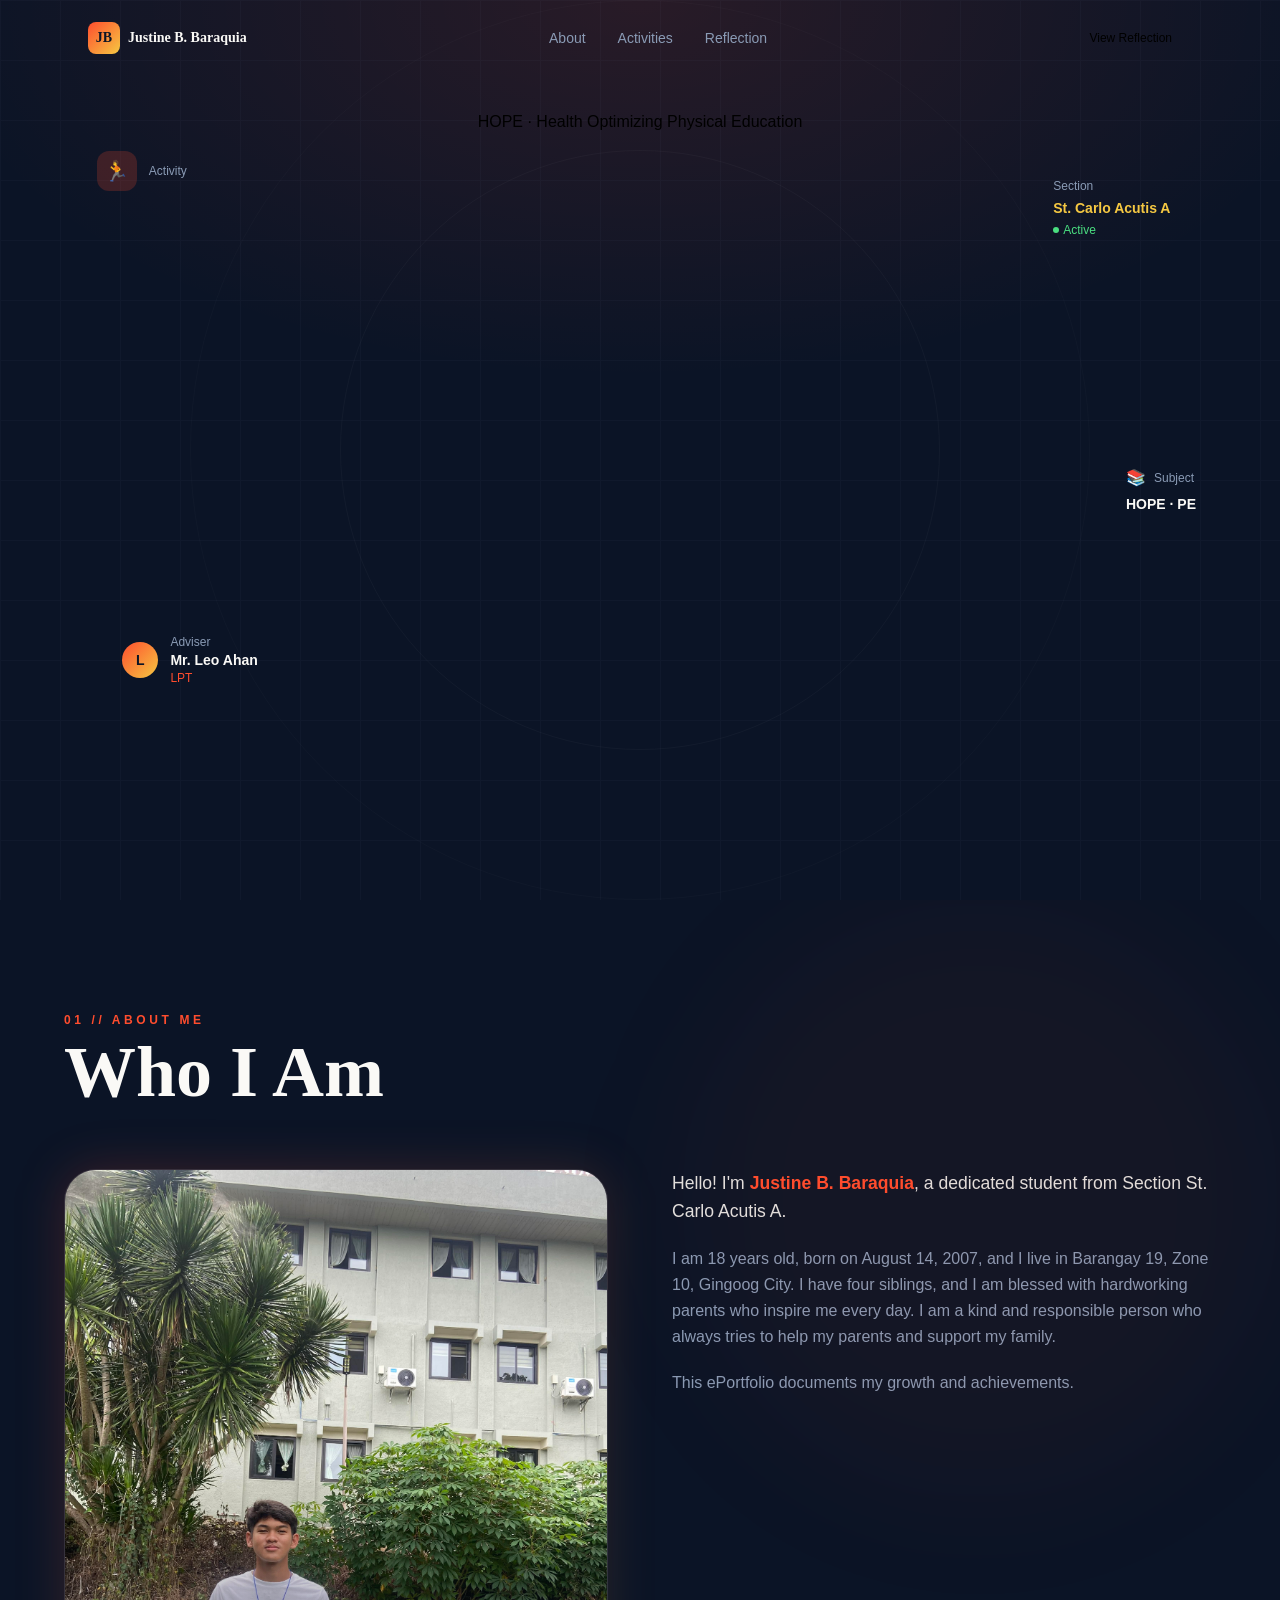
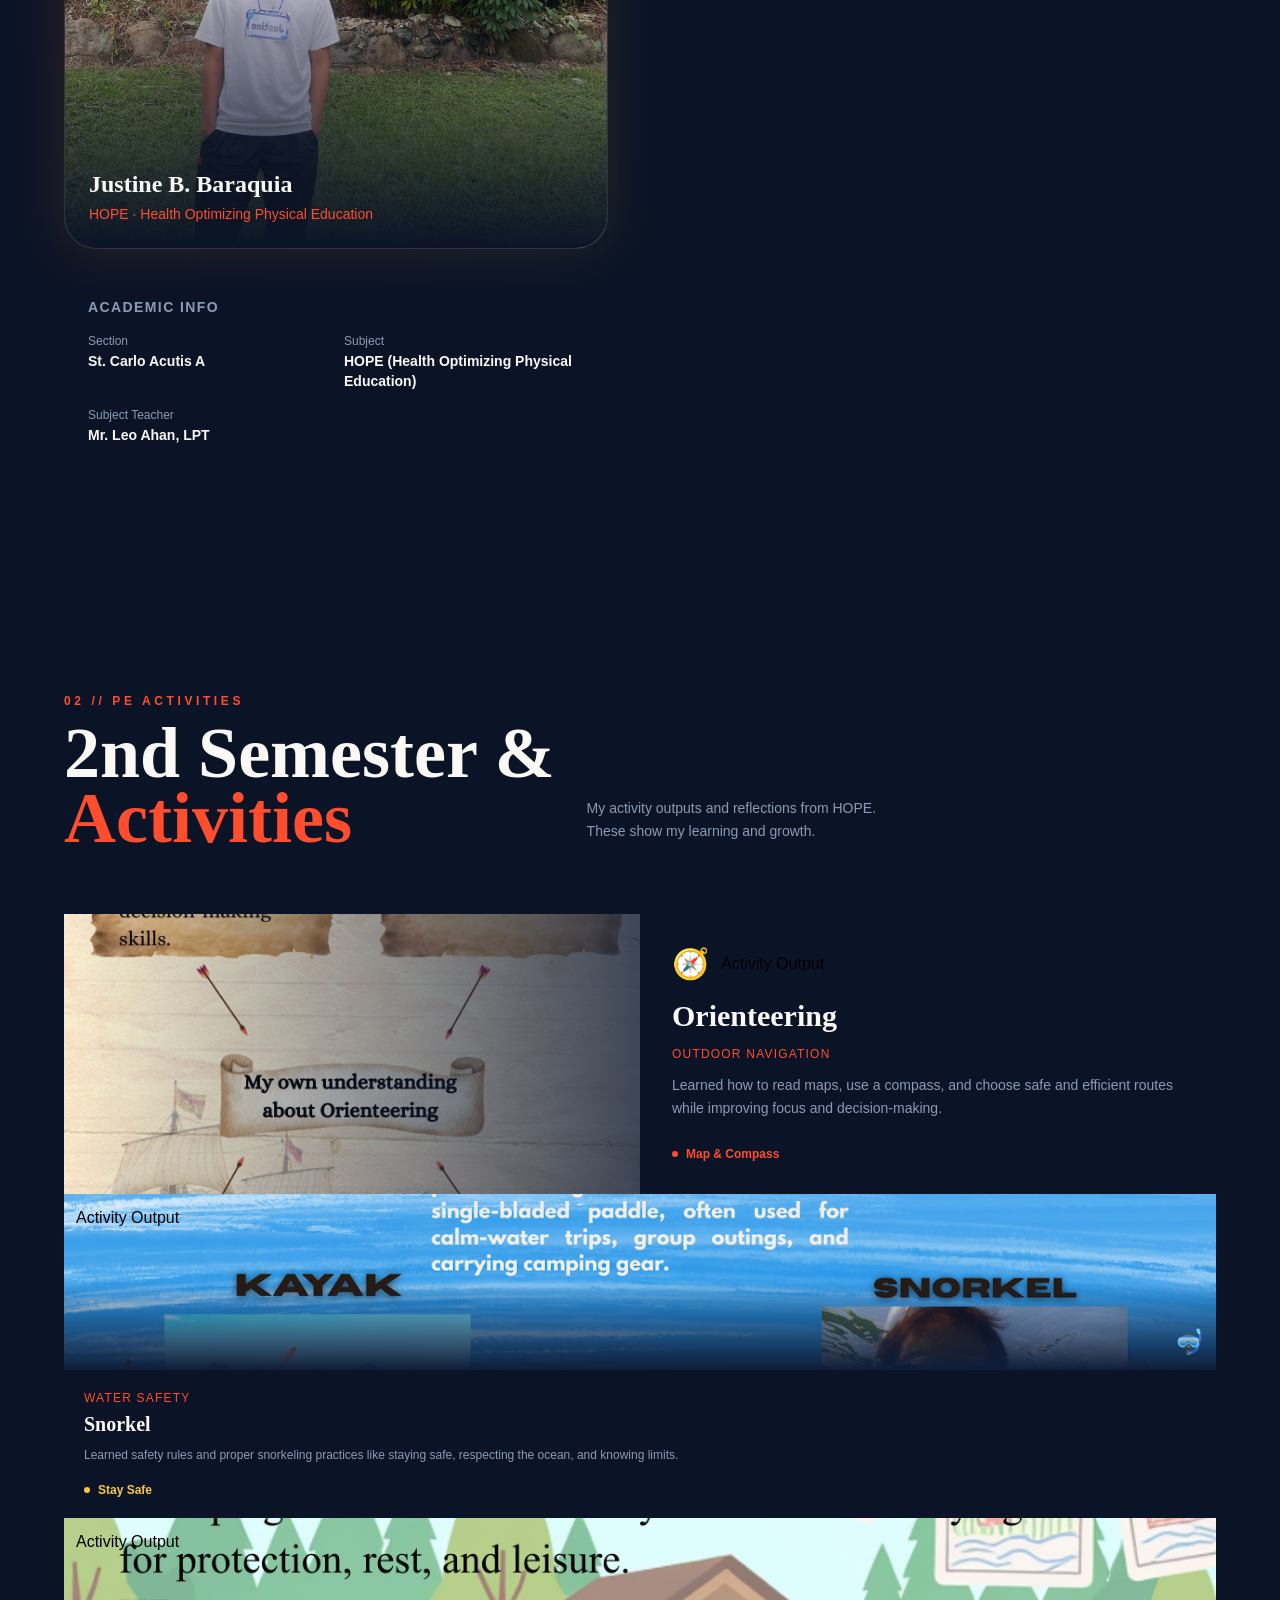
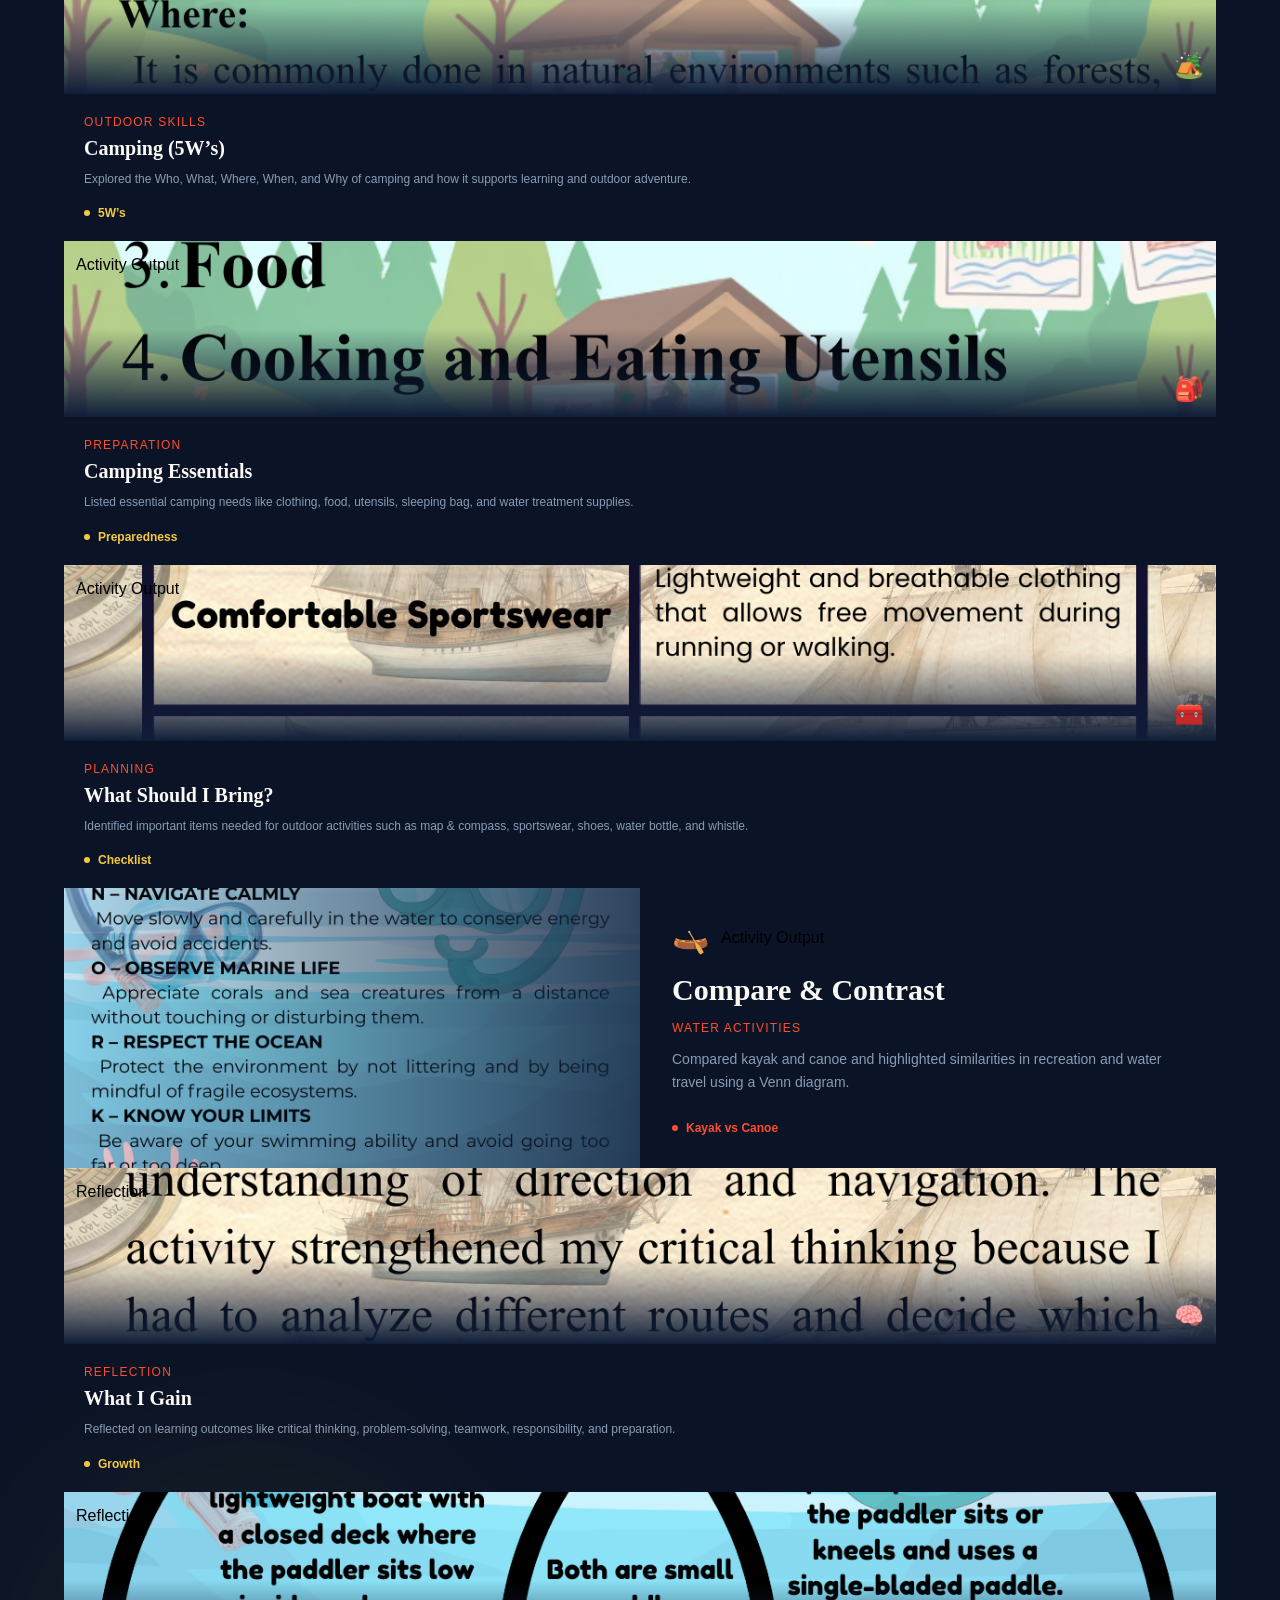
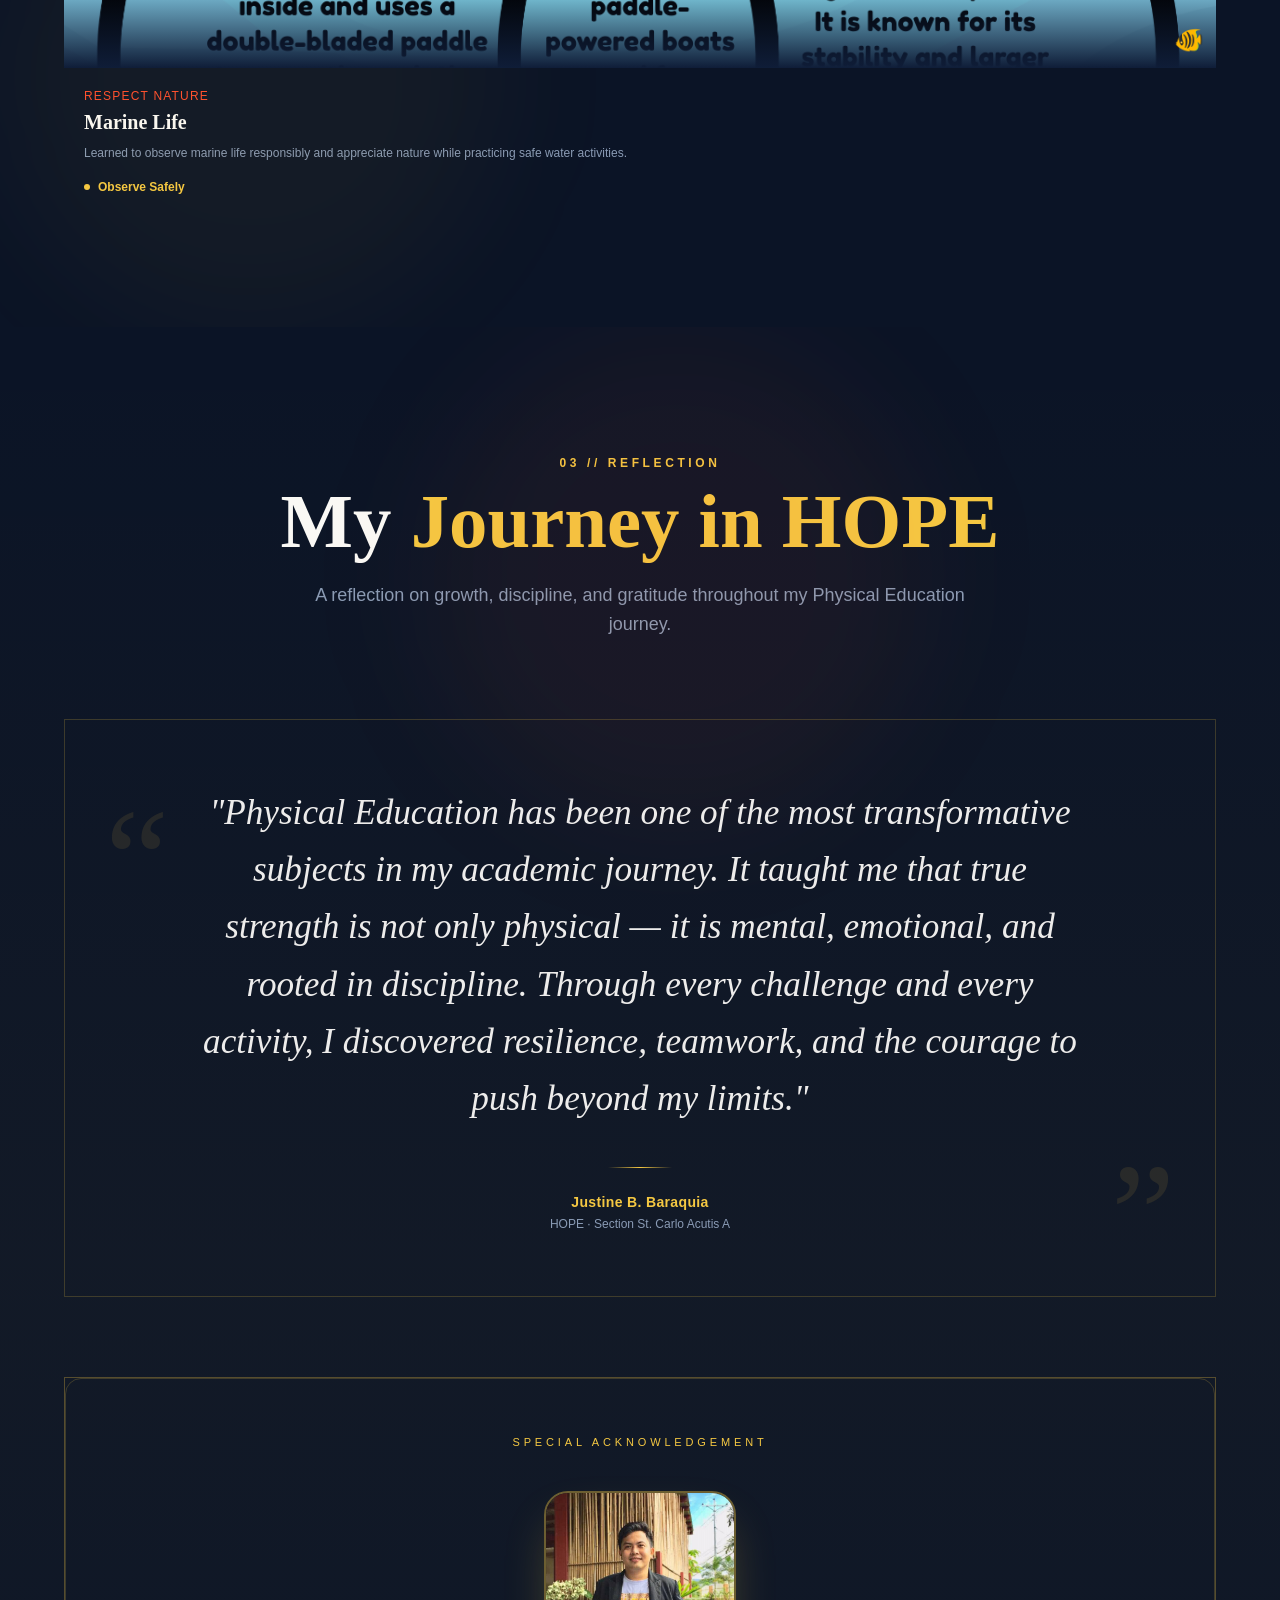
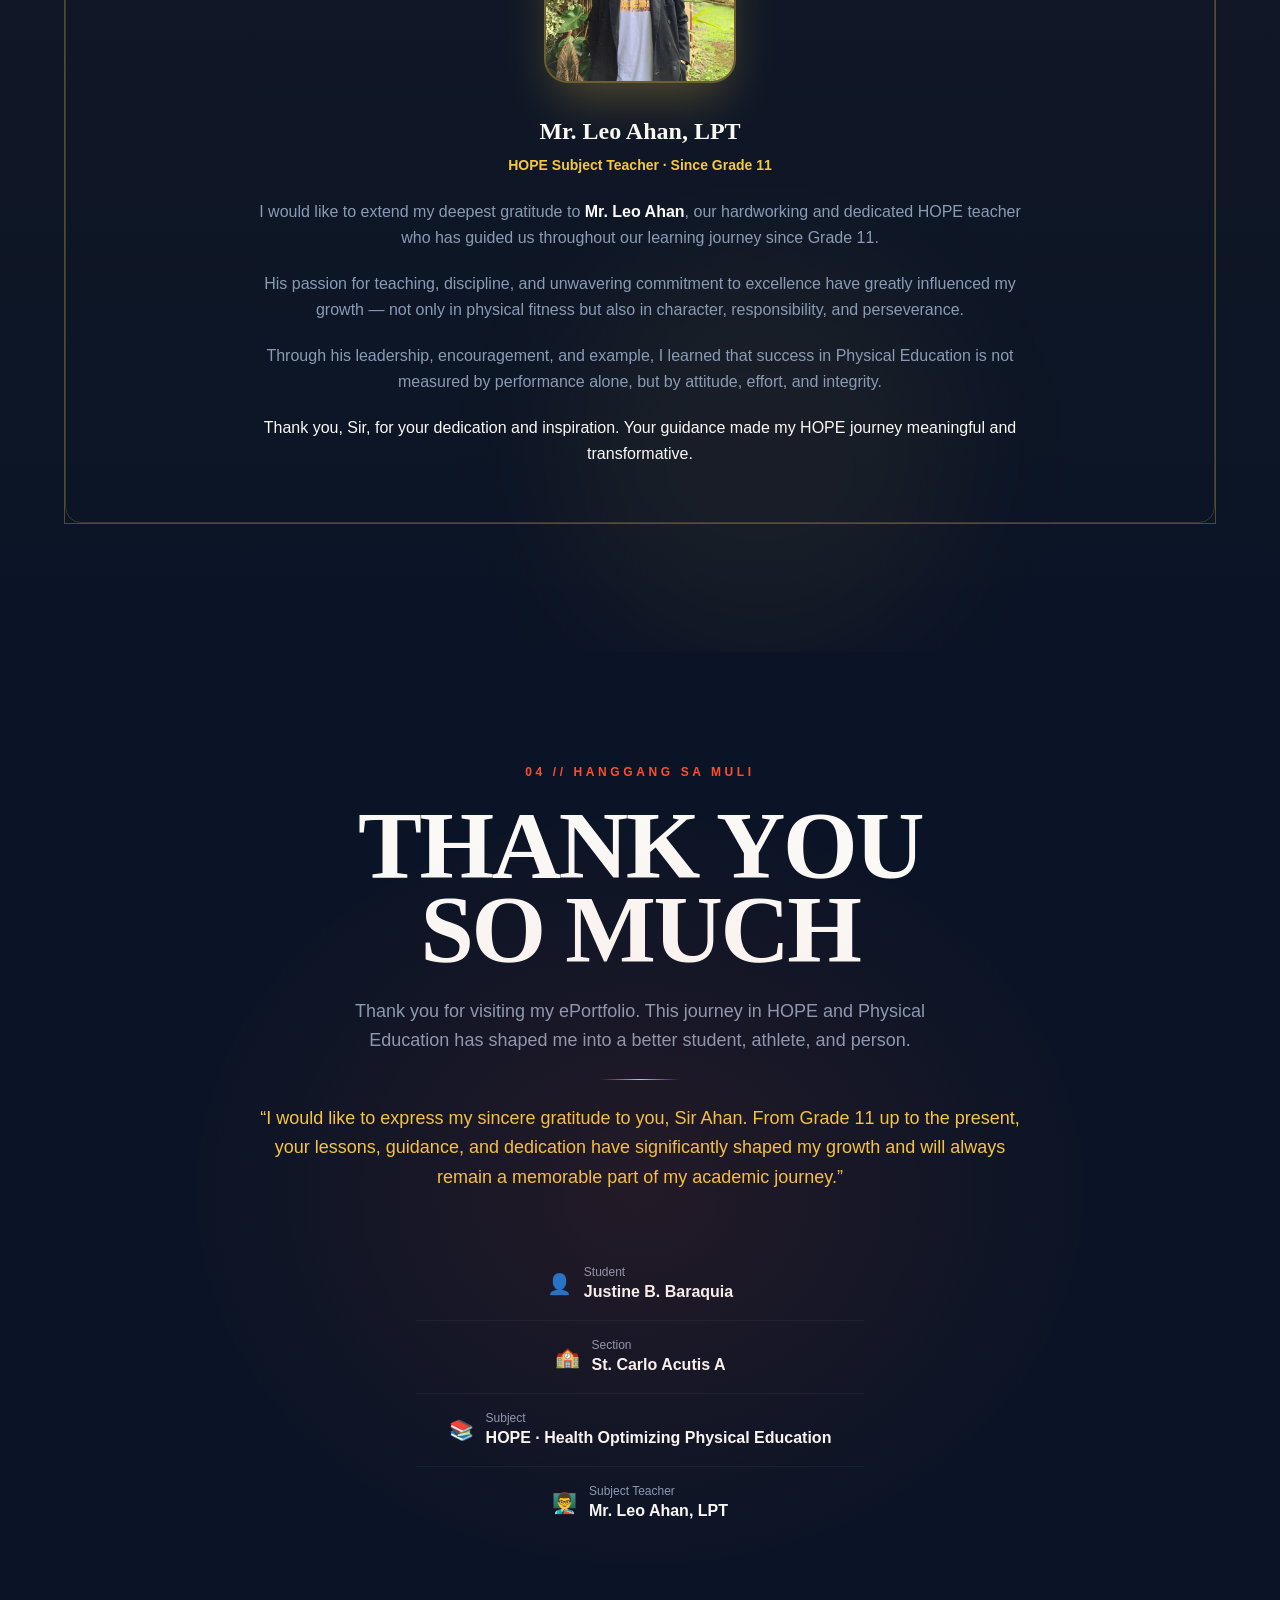
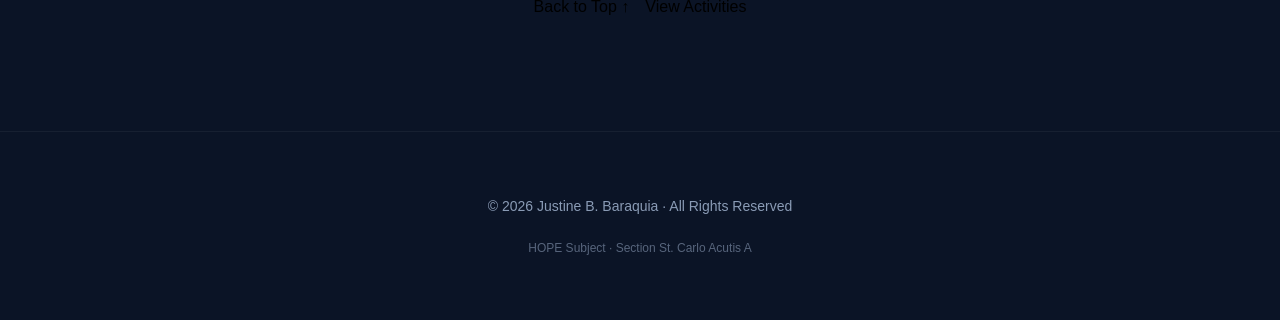
==== index.html @ 07f77fc3 "Updates" ====
<!DOCTYPE html><html lang="en"><head><meta charSet="utf-8"/><meta name="viewport" content="width=device-width, initial-scale=1"/><link rel="preload" as="image" href="/assets/images/justine.jpg"/><link rel="preload" as="image" href="/assets/activities/orienteering1.png"/><link rel="preload" as="image" href="/assets/activities/snorkel1.png"/><link rel="stylesheet" href="/_next/static/css/b17e5d2dd7e43d21.css" data-precedence="next"/><link rel="preload" as="script" fetchPriority="low" href="/_next/static/chunks/webpack-dcf04a766f5468e7.js"/><script src="/_next/static/chunks/4bd1b696-e5920c245d69db0d.js" async=""></script><script src="/_next/static/chunks/517-26845a05ea3adb2d.js" async=""></script><script src="/_next/static/chunks/main-app-634d8a2d695c936d.js" async=""></script><script src="/_next/static/chunks/748-65f773d165046f9a.js" async=""></script><script src="/_next/static/chunks/app/not-found-9d9240fdabee0e69.js" async=""></script><script src="/_next/static/chunks/565-0ec64672f11db0b8.js" async=""></script><script src="/_next/static/chunks/605-5a22d81969f28b47.js" async=""></script><script src="/_next/static/chunks/app/page-40aaf321c179c9b3.js" async=""></script><title>Justine Baraquia</title><meta name="description" content="ePortfolio of Justine Baraquia — HOPE Physical Education student, Section St. Carlo Acutis A."/><link rel="shortcut icon" href="/Justine-Barquia/hope.ico"/><link rel="icon" href="/Justine-Barquia/hope.ico"/><link rel="apple-touch-icon" href="/Justine-Barquia/hope.ico"/><script src="/_next/static/chunks/polyfills-42372ed130431b0a.js" noModule=""></script></head><body class="min-h-screen"><main class="relative min-h-screen bg-navy overflow-hidden"><div class="noise-overlay" aria-hidden="true"></div><nav class="fixed top-0 left-0 right-0 z-50 transition-all duration-500 py-5 bg-transparent" aria-label="Main navigation"><div class="max-w-6xl mx-auto px-6 flex items-center justify-between"><a href="#" class="flex items-center gap-2 group" aria-label="Justine B. Baraquia Portfolio"><div class="w-8 h-8 rounded-lg bg-gradient-to-br from-coral to-gold flex items-center justify-center"><span class="text-navy font-display font-black text-sm">JB</span></div><span class="font-display font-bold text-cream text-sm hidden sm:block group-hover:text-coral transition-colors">Justine B. Baraquia</span></a><div class="hidden md:flex items-center gap-8"><a href="#about" class="text-sm font-medium transition-all duration-300 hover:text-coral relative text-muted">About</a><a href="#activities" class="text-sm font-medium transition-all duration-300 hover:text-coral relative text-muted">Activities</a><a href="#reflection" class="text-sm font-medium transition-all duration-300 hover:text-coral relative text-muted">Reflection</a></div><div class="flex items-center gap-3"><a href="#reflection" class="hidden sm:block btn-coral py-2.5 px-5 text-xs">View Reflection</a><button class="md:hidden w-10 h-10 rounded-lg border border-white/10 flex items-center justify-center text-muted hover:text-coral transition-colors" aria-label="Open menu"><svg width="18" height="18" viewBox="0 0 24 24" fill="none" stroke="currentColor" stroke-width="2"><path d="M3 12h18M3 6h18M3 18h18"></path></svg></button></div></div></nav><section class="relative min-h-screen flex items-center justify-center overflow-hidden px-6 pt-24 pb-16" aria-label="Hero section"><div class="absolute inset-0 bg-hero-gradient pointer-events-none"></div><div class="absolute inset-0 pointer-events-none opacity-[0.04]" style="background-image:linear-gradient(rgba(138,155,181,1) 1px, transparent 1px),
            linear-gradient(90deg, rgba(138,155,181,1) 1px, transparent 1px);background-size:60px 60px"></div><div class="absolute top-1/2 left-1/2 -translate-x-1/2 -translate-y-1/2 pointer-events-none"><div class="w-[600px] h-[600px] rounded-full border border-white/[0.03]" style="position:absolute;top:50%;left:50%;transform:translate(-50%, -50%)"></div><div class="w-[900px] h-[900px] rounded-full border border-white/[0.02]" style="position:absolute;top:50%;left:50%;transform:translate(-50%, -50%)"></div></div><div data-parallax="2" class="animate-float-slow absolute top-[15%] left-[6%] hidden lg:block" style="transition:transform 0.1s linear"><div class="glass-card px-5 py-4 flex items-center gap-3 animate-pulse-glow"><div class="w-10 h-10 rounded-xl bg-coral/20 flex items-center justify-center"><span class="text-xl">🏃</span></div><div><p class="text-xs text-muted font-medium">Activity</p></div></div></div><div data-parallax="1.5" class="animate-float-medium absolute top-[18%] right-[7%] hidden lg:block" style="transition:transform 0.1s linear;animation-delay:1.5s"><div class="glass-card px-5 py-4"><p class="text-xs text-muted mb-1">Section</p><p class="text-sm font-bold text-gold">St. Carlo Acutis A</p><div class="flex items-center gap-1 mt-1"><div class="w-1.5 h-1.5 rounded-full bg-green-400 animate-pulse"></div><span class="text-xs text-green-400">Active</span></div></div></div><div data-parallax="2.5" class="animate-float-slow absolute top-[45%] left-[4%] hidden xl:block" style="transition:transform 0.1s linear;animation-delay:2s"><div class="glass-card p-5 text-center animate-pulse-gold"></div></div><div data-parallax="1.8" class="animate-float-fast absolute top-[50%] right-[5%] hidden xl:block" style="transition:transform 0.1s linear;animation-delay:0.8s"><div class="glass-card px-5 py-4"><div class="flex items-center gap-2 mb-1"><span class="text-base">📚</span><p class="text-xs text-muted">Subject</p></div><p class="text-sm font-bold text-cream">HOPE · PE</p></div></div><div data-parallax="1.2" class="animate-float-medium absolute bottom-[22%] left-[8%] hidden lg:block" style="transition:transform 0.1s linear;animation-delay:3s"><div class="glass-card px-5 py-4 flex items-center gap-3"><div class="w-9 h-9 rounded-full bg-gradient-to-br from-coral to-gold flex items-center justify-center text-navy font-bold text-sm">L</div><div><p class="text-xs text-muted">Adviser</p><p class="text-sm font-bold text-cream">Mr. Leo Ahan</p><p class="text-xs text-coral">LPT</p></div></div></div><div class="relative z-10 text-center max-w-5xl mx-auto"><div class="inline-flex items-center gap-2 mb-8" style="animation:slide-up 0.8s cubic-bezier(0.22,1,0.36,1) 0.1s both"><span class="badge badge-coral"><span class="w-1.5 h-1.5 rounded-full bg-coral animate-pulse"></span>HOPE · Health Optimizing Physical Education</span></div><div class="mb-6" style="animation:slide-up 0.8s cubic-bezier(0.22,1,0.36,1) 0.2s both;opacity:0"><h1 class="font-display text-[clamp(3rem,10vw,7.5rem)] font-black leading-[0.88] tracking-tight"><span class="block text-cream">JUSTINE</span><span class="block shimmer-text">B. BARAQUIA</span></h1></div><div class="mb-3" style="animation:slide-up 0.8s cubic-bezier(0.22,1,0.36,1) 0.35s both;opacity:0"><p class="text-[clamp(1rem,2.5vw,1.35rem)] text-muted font-light max-w-2xl mx-auto leading-relaxed">This subject helped me understand the importance of maintaining a healthy and active lifestyle. Through different physical activities and lessons, I improved my strength, discipline, and teamwork. HOPE taught me that taking care of my body is essential for overall well-being and personal growth.<!-- --> </p></div><div class="flex flex-wrap items-center justify-center gap-3 mb-12" style="animation:slide-up 0.8s cubic-bezier(0.22,1,0.36,1) 0.45s both;opacity:0"><span class="badge badge-blue"><svg width="10" height="10" viewBox="0 0 24 24" fill="currentColor"><path d="M12 2L2 7l10 5 10-5-10-5zM2 17l10 5 10-5M2 12l10 5 10-5"></path></svg>Section St. Carlo Acutis A</span><span class="badge badge-gold"><svg width="10" height="10" viewBox="0 0 24 24" fill="currentColor"><path d="M20 7H4a2 2 0 00-2 2v6a2 2 0 002 2h16a2 2 0 002-2V9a2 2 0 00-2-2z"></path><path d="M16 7V5a2 2 0 00-2-2h-4a2 2 0 00-2 2v2"></path></svg>Subject Teacher: Mr. Leo Ahan, LPT</span><span class="badge badge-coral"><svg width="10" height="10" viewBox="0 0 24 24" fill="none" stroke="currentColor" stroke-width="2"><path d="M12 22s8-4 8-10V5l-8-3-8 3v7c0 6 8 10 8 10z"></path></svg>HOPE Subject · SY 2025 - 2026</span></div><div class="flex flex-col sm:flex-row items-center justify-center gap-4" style="animation:slide-up 0.8s cubic-bezier(0.22,1,0.36,1) 0.55s both;opacity:0"><a href="#about" class="btn-coral relative z-10">Explore Portfolio</a><a href="#reflection" class="btn-outline-white">Read My Reflection</a></div><div class="mt-16 flex flex-col items-center gap-2 animate-bounce-subtle" style="animation:slide-up 0.8s cubic-bezier(0.22,1,0.36,1) 0.7s both, bounce-subtle 2s ease-in-out 1.5s infinite;opacity:0"><span class="text-xs text-muted uppercase tracking-[0.3em]">Scroll Down</span><div class="w-px h-10 bg-gradient-to-b from-muted to-transparent"></div></div></div></section><section id="about" class="relative py-28 px-6 overflow-hidden" aria-label="About section"><div class="absolute top-0 right-0 w-[600px] h-[600px] rounded-full bg-coral/[0.04] blur-3xl pointer-events-none"></div><div class="max-w-6xl mx-auto"><div class="reveal mb-16"><span class="text-xs text-coral font-bold tracking-[0.3em] uppercase mb-3 block">01 // About Me</span><div class="flex items-end gap-6 flex-wrap"><h2 class="font-display text-[clamp(2.5rem,6vw,4.5rem)] font-black leading-[0.9] text-cream">Who I Am</h2><div class="section-divider mb-3"></div></div></div><div class="grid lg:grid-cols-2 gap-16 items-start"><div class="reveal-left delay-200 space-y-6"><div class="relative"><div class="absolute inset-0 bg-gradient-to-br from-coral/20 to-gold/10 rounded-4xl blur-xl"></div><div class="relative rounded-4xl overflow-hidden border border-white/10 aspect-[4/5]"><img alt="Justine B. Baraquia" decoding="async" data-nimg="fill" class="object-cover object-center" style="position:absolute;height:100%;width:100%;left:0;top:0;right:0;bottom:0;color:transparent" src="/assets/images/justine.jpg"/><div class="absolute inset-0 bg-gradient-to-t from-navy via-transparent to-transparent"></div><div class="absolute bottom-0 left-0 right-0 p-6"><p class="font-display text-2xl font-bold text-cream">Justine B. Baraquia</p><p class="text-sm text-coral mt-1">HOPE · Health Optimizing Physical Education</p></div></div></div><div class="glass-card p-6 space-y-4"><h3 class="text-sm font-bold text-muted uppercase tracking-widest">Academic Info</h3><div class="grid grid-cols-2 gap-4"><div><p class="text-xs text-muted mb-0.5">Section</p><p class="text-sm font-semibold text-cream">St. Carlo Acutis A</p></div><div><p class="text-xs text-muted mb-0.5">Subject</p><p class="text-sm font-semibold text-cream">HOPE (Health Optimizing Physical Education)</p></div><div><p class="text-xs text-muted mb-0.5">Subject Teacher</p><p class="text-sm font-semibold text-cream">Mr. Leo Ahan, LPT</p></div></div></div></div><div class="reveal-right delay-300 space-y-8"><div class="space-y-5"><p class="text-[1.1rem] text-cream/90 leading-relaxed">Hello! I&#x27;m <span class="text-coral font-semibold">Justine B. Baraquia</span>, a dedicated student from Section St. Carlo Acutis A.</p><p class="text-base text-muted leading-relaxed">I am 18 years old, born on August 14, 2007, and I live in Barangay 19, Zone 10, Gingoog City. I have four siblings, and I am blessed with hardworking parents who inspire me every day. I am a kind and responsible person who always tries to help my parents and support my family.</p><p class="text-base text-muted leading-relaxed">This ePortfolio documents my growth and achievements.</p></div></div></div></div></section><section id="activities" class="relative py-28 px-6 overflow-hidden" aria-label="PE Activities section"><div class="absolute bottom-0 left-0 w-[500px] h-[500px] rounded-full bg-gold/[0.04] blur-3xl pointer-events-none"></div><div class="max-w-6xl mx-auto"><div class="reveal mb-16"><span class="text-xs text-coral font-bold tracking-[0.3em] uppercase mb-3 block">02 // PE Activities</span><div class="flex flex-col sm:flex-row sm:items-end gap-4 sm:gap-8"><h2 class="font-display text-[clamp(2.5rem,6vw,4.5rem)] font-black leading-[0.9] text-cream">2nd Semester &amp; <br/><span class="text-coral">Activities</span></h2><p class="text-muted max-w-xs text-sm leading-relaxed sm:mb-2">My activity outputs and reflections from HOPE. These show my learning and growth.</p></div></div><div class="bento-grid"><div class="bento-wide reveal activity-card glass-card overflow-hidden" style="transition-delay:0s"><div class="flex flex-col md:flex-row h-full min-h-[280px]"><button type="button" class="md:w-1/2 relative overflow-hidden min-h-[200px] md:min-h-0 block text-left" title="Open full image"><img alt="Orienteering activity output" decoding="async" data-nimg="fill" class="object-cover cursor-pointer" style="position:absolute;height:100%;width:100%;left:0;top:0;right:0;bottom:0;color:transparent" src="/assets/activities/orienteering1.png"/><div class="absolute inset-0 bg-gradient-to-r from-transparent to-navy-mid/80 hidden md:block pointer-events-none"></div><div class="absolute inset-0 bg-gradient-to-t from-navy-mid/80 to-transparent md:hidden pointer-events-none"></div></button><div class="md:w-1/2 p-8 flex flex-col justify-between z-10"><div><div class="flex items-center gap-3 mb-4"><span class="text-3xl">🧭</span><span class="badge badge-coral">Activity Output</span></div><h3 class="font-display text-3xl font-bold text-cream mb-3">Orienteering</h3><p class="text-xs text-coral uppercase tracking-widest mb-3">Outdoor Navigation</p><p class="text-muted text-sm leading-relaxed">Learned how to read maps, use a compass, and choose safe and efficient routes while improving focus and decision-making.</p></div><div class="mt-6 flex items-center gap-2"><div class="w-1.5 h-1.5 rounded-full bg-coral"></div><span class="text-xs font-semibold text-coral">Map &amp; Compass</span></div></div></div></div><div class="bento-narrow reveal activity-card glass-card overflow-hidden" style="transition-delay:0.08s"><div class="flex flex-col h-full min-h-[260px]"><button type="button" class="relative overflow-hidden flex-shrink-0 h-44 block text-left" title="Open full image"><img alt="Snorkel activity output" decoding="async" data-nimg="fill" class="object-cover cursor-pointer" style="position:absolute;height:100%;width:100%;left:0;top:0;right:0;bottom:0;color:transparent" src="/assets/activities/snorkel1.png"/><div class="absolute inset-0 bg-gradient-to-t from-navy-mid via-transparent to-transparent pointer-events-none"></div><div class="absolute top-3 left-3 pointer-events-none"><span class="badge badge-gold">Activity Output</span></div><div class="absolute bottom-3 right-3 text-2xl pointer-events-none">🤿</div></button><div class="p-5 flex flex-col flex-1"><p class="text-xs text-coral uppercase tracking-widest mb-1">Water Safety</p><h3 class="font-display text-xl font-bold text-cream mb-2">Snorkel</h3><p class="text-muted text-xs leading-relaxed flex-1">Learned safety rules and proper snorkeling practices like staying safe, respecting the ocean, and knowing limits.</p><div class="mt-4 flex items-center gap-2"><div class="w-1.5 h-1.5 rounded-full bg-gold"></div><span class="text-xs font-semibold text-gold">Stay Safe</span></div></div></div></div><div class="bento-third reveal activity-card glass-card overflow-hidden" style="transition-delay:0.16s"><div class="flex flex-col h-full min-h-[260px]"><button type="button" class="relative overflow-hidden flex-shrink-0 h-44 block text-left" title="Open full image"><img alt="Camping 5Ws output" loading="lazy" decoding="async" data-nimg="fill" class="object-cover cursor-pointer" style="position:absolute;height:100%;width:100%;left:0;top:0;right:0;bottom:0;color:transparent" src="/assets/activities/camping1.png"/><div class="absolute inset-0 bg-gradient-to-t from-navy-mid via-transparent to-transparent pointer-events-none"></div><div class="absolute top-3 left-3 pointer-events-none"><span class="badge badge-blue">Activity Output</span></div><div class="absolute bottom-3 right-3 text-2xl pointer-events-none">🏕️</div></button><div class="p-5 flex flex-col flex-1"><p class="text-xs text-coral uppercase tracking-widest mb-1">Outdoor Skills</p><h3 class="font-display text-xl font-bold text-cream mb-2">Camping (5W’s)</h3><p class="text-muted text-xs leading-relaxed flex-1">Explored the Who, What, Where, When, and Why of camping and how it supports learning and outdoor adventure.</p><div class="mt-4 flex items-center gap-2"><div class="w-1.5 h-1.5 rounded-full bg-gold"></div><span class="text-xs font-semibold text-gold">5W’s</span></div></div></div></div><div class="bento-third reveal activity-card glass-card overflow-hidden" style="transition-delay:0.24s"><div class="flex flex-col h-full min-h-[260px]"><button type="button" class="relative overflow-hidden flex-shrink-0 h-44 block text-left" title="Open full image"><img alt="Camping essentials output" loading="lazy" decoding="async" data-nimg="fill" class="object-cover cursor-pointer" style="position:absolute;height:100%;width:100%;left:0;top:0;right:0;bottom:0;color:transparent" src="/assets/activities/camping2.png"/><div class="absolute inset-0 bg-gradient-to-t from-navy-mid via-transparent to-transparent pointer-events-none"></div><div class="absolute top-3 left-3 pointer-events-none"><span class="badge badge-coral">Activity Output</span></div><div class="absolute bottom-3 right-3 text-2xl pointer-events-none">🎒</div></button><div class="p-5 flex flex-col flex-1"><p class="text-xs text-coral uppercase tracking-widest mb-1">Preparation</p><h3 class="font-display text-xl font-bold text-cream mb-2">Camping Essentials</h3><p class="text-muted text-xs leading-relaxed flex-1">Listed essential camping needs like clothing, food, utensils, sleeping bag, and water treatment supplies.</p><div class="mt-4 flex items-center gap-2"><div class="w-1.5 h-1.5 rounded-full bg-gold"></div><span class="text-xs font-semibold text-gold">Preparedness</span></div></div></div></div><div class="bento-third reveal activity-card glass-card overflow-hidden" style="transition-delay:0.32s"><div class="flex flex-col h-full min-h-[260px]"><button type="button" class="relative overflow-hidden flex-shrink-0 h-44 block text-left" title="Open full image"><img alt="Items to bring output" loading="lazy" decoding="async" data-nimg="fill" class="object-cover cursor-pointer" style="position:absolute;height:100%;width:100%;left:0;top:0;right:0;bottom:0;color:transparent" src="/assets/activities/orienteering2.png"/><div class="absolute inset-0 bg-gradient-to-t from-navy-mid via-transparent to-transparent pointer-events-none"></div><div class="absolute top-3 left-3 pointer-events-none"><span class="badge badge-gold">Activity Output</span></div><div class="absolute bottom-3 right-3 text-2xl pointer-events-none">🧰</div></button><div class="p-5 flex flex-col flex-1"><p class="text-xs text-coral uppercase tracking-widest mb-1">Planning</p><h3 class="font-display text-xl font-bold text-cream mb-2">What Should I Bring?</h3><p class="text-muted text-xs leading-relaxed flex-1">Identified important items needed for outdoor activities such as map &amp; compass, sportswear, shoes, water bottle, and whistle.</p><div class="mt-4 flex items-center gap-2"><div class="w-1.5 h-1.5 rounded-full bg-gold"></div><span class="text-xs font-semibold text-gold">Checklist</span></div></div></div></div><div class="bento-wide reveal activity-card glass-card overflow-hidden" style="transition-delay:0.4s"><div class="flex flex-col md:flex-row h-full min-h-[280px]"><button type="button" class="md:w-1/2 relative overflow-hidden min-h-[200px] md:min-h-0 block text-left" title="Open full image"><img alt="Compare and contrast output" loading="lazy" decoding="async" data-nimg="fill" class="object-cover cursor-pointer" style="position:absolute;height:100%;width:100%;left:0;top:0;right:0;bottom:0;color:transparent" src="/assets/activities/snorkel2.png"/><div class="absolute inset-0 bg-gradient-to-r from-transparent to-navy-mid/80 hidden md:block pointer-events-none"></div><div class="absolute inset-0 bg-gradient-to-t from-navy-mid/80 to-transparent md:hidden pointer-events-none"></div></button><div class="md:w-1/2 p-8 flex flex-col justify-between z-10"><div><div class="flex items-center gap-3 mb-4"><span class="text-3xl">🛶</span><span class="badge badge-gold">Activity Output</span></div><h3 class="font-display text-3xl font-bold text-cream mb-3">Compare &amp; Contrast</h3><p class="text-xs text-coral uppercase tracking-widest mb-3">Water Activities</p><p class="text-muted text-sm leading-relaxed">Compared kayak and canoe and highlighted similarities in recreation and water travel using a Venn diagram.</p></div><div class="mt-6 flex items-center gap-2"><div class="w-1.5 h-1.5 rounded-full bg-coral"></div><span class="text-xs font-semibold text-coral">Kayak vs Canoe</span></div></div></div></div><div class="bento-third reveal activity-card glass-card overflow-hidden" style="transition-delay:0.48s"><div class="flex flex-col h-full min-h-[260px]"><button type="button" class="relative overflow-hidden flex-shrink-0 h-44 block text-left" title="Open full image"><img alt="What I gain from orienteering output" loading="lazy" decoding="async" data-nimg="fill" class="object-cover cursor-pointer" style="position:absolute;height:100%;width:100%;left:0;top:0;right:0;bottom:0;color:transparent" src="/assets/activities/orienteering3.png"/><div class="absolute inset-0 bg-gradient-to-t from-navy-mid via-transparent to-transparent pointer-events-none"></div><div class="absolute top-3 left-3 pointer-events-none"><span class="badge badge-blue">Reflection</span></div><div class="absolute bottom-3 right-3 text-2xl pointer-events-none">🧠</div></button><div class="p-5 flex flex-col flex-1"><p class="text-xs text-coral uppercase tracking-widest mb-1">Reflection</p><h3 class="font-display text-xl font-bold text-cream mb-2">What I Gain</h3><p class="text-muted text-xs leading-relaxed flex-1">Reflected on learning outcomes like critical thinking, problem-solving, teamwork, responsibility, and preparation.</p><div class="mt-4 flex items-center gap-2"><div class="w-1.5 h-1.5 rounded-full bg-gold"></div><span class="text-xs font-semibold text-gold">Growth</span></div></div></div></div><div class="bento-third reveal activity-card glass-card overflow-hidden" style="transition-delay:0.56s"><div class="flex flex-col h-full min-h-[260px]"><button type="button" class="relative overflow-hidden flex-shrink-0 h-44 block text-left" title="Open full image"><img alt="Snorkel marine life output" loading="lazy" decoding="async" data-nimg="fill" class="object-cover cursor-pointer" style="position:absolute;height:100%;width:100%;left:0;top:0;right:0;bottom:0;color:transparent" src="/assets/activities/snorkel3.png"/><div class="absolute inset-0 bg-gradient-to-t from-navy-mid via-transparent to-transparent pointer-events-none"></div><div class="absolute top-3 left-3 pointer-events-none"><span class="badge badge-coral">Reflection</span></div><div class="absolute bottom-3 right-3 text-2xl pointer-events-none">🐠</div></button><div class="p-5 flex flex-col flex-1"><p class="text-xs text-coral uppercase tracking-widest mb-1">Respect Nature</p><h3 class="font-display text-xl font-bold text-cream mb-2">Marine Life</h3><p class="text-muted text-xs leading-relaxed flex-1">Learned to observe marine life responsibly and appreciate nature while practicing safe water activities.</p><div class="mt-4 flex items-center gap-2"><div class="w-1.5 h-1.5 rounded-full bg-gold"></div><span class="text-xs font-semibold text-gold">Observe Safely</span></div></div></div></div></div></div></section><section id="reflection" class="relative py-32 px-6 overflow-hidden" aria-label="Reflection and acknowledgement"><div class="absolute inset-0 bg-gradient-to-b from-transparent via-gold/[0.03] to-transparent pointer-events-none"></div><div class="absolute top-0 left-1/3 w-[500px] h-[500px] rounded-full bg-coral/[0.05] blur-3xl pointer-events-none"></div><div class="absolute bottom-0 right-1/4 w-[400px] h-[400px] rounded-full bg-gold/[0.05] blur-3xl pointer-events-none"></div><div class="max-w-6xl mx-auto"><div class="reveal text-center mb-20"><span class="text-xs text-gold font-bold tracking-[0.3em] uppercase mb-4 block">03 // Reflection</span><h2 class="font-display text-[clamp(2.8rem,6vw,5rem)] font-black leading-[0.9] text-cream mb-6">My <span class="text-gold">Journey in HOPE</span></h2><p class="text-muted max-w-2xl mx-auto text-lg leading-relaxed">A reflection on growth, discipline, and gratitude throughout my Physical Education journey.</p></div><div class="reveal mb-20"><div class="relative glass-card p-14 md:p-16 border border-gold/20 overflow-hidden"><div class="absolute top-8 left-10 font-display text-[9rem] text-gold/10 select-none pointer-events-none">“</div><div class="absolute bottom-8 right-10 font-display text-[9rem] text-gold/10 rotate-180 select-none pointer-events-none">“</div><div class="relative z-10 max-w-4xl mx-auto text-center"><p class="font-display text-[clamp(1.5rem,3vw,2.2rem)] font-light text-cream/95 leading-relaxed italic mb-10">&quot;Physical Education has been one of the most transformative subjects in my academic journey. It taught me that true strength is not only physical — it is mental, emotional, and rooted in discipline. Through every challenge and every activity, I discovered resilience, teamwork, and the courage to push beyond my limits.&quot;</p><div class="w-16 h-px bg-gradient-to-r from-transparent via-gold to-transparent mx-auto mb-6"></div><p class="text-sm font-bold text-gold tracking-wide">Justine B. Baraquia</p><p class="text-xs text-muted mt-1">HOPE · Section St. Carlo Acutis A</p></div></div></div><div class="reveal"><div class="relative glass-card p-12 md:p-14 border border-gold/30 overflow-hidden"><div class="absolute inset-0 rounded-2xl border border-gold/20 pointer-events-none"></div><p class="text-[11px] tracking-[0.35em] uppercase text-gold mb-10 text-center">Special Acknowledgement</p><div class="flex flex-col items-center text-center"><div class="relative w-40 h-40 md:w-48 md:h-48 rounded-3xl overflow-hidden border-2 border-gold/40 shadow-2xl shadow-gold/30 mb-8"><img alt="Mr. Leo Ahan" loading="lazy" decoding="async" data-nimg="fill" class="object-cover" style="position:absolute;height:100%;width:100%;left:0;top:0;right:0;bottom:0;color:transparent" src="/assets/teacher/leo-ahan.jpg"/></div><h3 class="text-2xl font-display font-bold text-cream mb-2">Mr. Leo Ahan, LPT</h3><p class="text-sm text-gold font-semibold mb-6">HOPE Subject Teacher · Since Grade 11</p><div class="max-w-3xl text-muted text-base leading-relaxed space-y-5"><p>I would like to extend my deepest gratitude to<span class="text-cream font-semibold"> Mr. Leo Ahan</span>, our hardworking and dedicated HOPE teacher who has guided us throughout our learning journey since Grade 11.</p><p>His passion for teaching, discipline, and unwavering commitment to excellence have greatly influenced my growth — not only in physical fitness but also in character, responsibility, and perseverance.</p><p>Through his leadership, encouragement, and example, I learned that success in Physical Education is not measured by performance alone, but by attitude, effort, and integrity.</p><p class="text-cream font-medium">Thank you, Sir, for your dedication and inspiration. Your guidance made my HOPE journey meaningful and transformative.</p></div></div></div></div></div></section><section class="relative py-28 px-6 overflow-hidden" aria-label="Contact and closing section"><div class="absolute inset-0 bg-gradient-radial from-coral/10 via-transparent to-transparent pointer-events-none"></div><div class="max-w-4xl mx-auto text-center"><div class="reveal"><p class="text-xs text-coral font-bold tracking-[0.3em] uppercase mb-6">04 // HANGGANG SA MULI</p><h2 class="font-display text-[clamp(2.5rem,8vw,6rem)] font-black leading-[0.88] tracking-tight text-cream mb-6">THANK YOU <br/><span class="shimmer-text">SO MUCH</span></h2><p class="text-muted text-lg max-w-xl mx-auto leading-relaxed">Thank you for visiting my ePortfolio. This journey in HOPE and Physical Education has shaped me into a better student, athlete, and person.</p><div class="w-20 h-px bg-gradient-to-r from-transparent via-gold to-transparent mx-auto my-6"></div><p class="text-gold font-medium text-lg max-w-3xl mx-auto leading-relaxed">“I would like to express my sincere gratitude to you, Sir Ahan. From Grade 11 up to the present, your lessons, guidance, and dedication have significantly shaped my growth and will always remain a memorable part of my academic journey.”</p><div class="glass-card p-8 mb-10 max-w-lg mx-auto mt-10"><div class="space-y-4"><div class="flex items-center justify-center gap-3"><span class="text-xl">👤</span><div class="text-left"><p class="text-xs text-muted">Student</p><p class="font-bold text-cream">Justine B. Baraquia</p></div></div><div class="w-full h-px bg-white/5"></div><div class="flex items-center justify-center gap-3"><span class="text-xl">🏫</span><div class="text-left"><p class="text-xs text-muted">Section</p><p class="font-bold text-cream">St. Carlo Acutis A</p></div></div><div class="w-full h-px bg-white/5"></div><div class="flex items-center justify-center gap-3"><span class="text-xl">📚</span><div class="text-left"><p class="text-xs text-muted">Subject</p><p class="font-bold text-cream">HOPE · Health Optimizing Physical Education</p></div></div><div class="w-full h-px bg-white/5"></div><div class="flex items-center justify-center gap-3"><span class="text-xl">👨‍🏫</span><div class="text-left"><p class="text-xs text-muted">Subject Teacher</p><p class="font-bold text-cream">Mr. Leo Ahan, LPT</p></div></div></div></div><div class="flex flex-col sm:flex-row items-center justify-center gap-4"><a href="#about" class="btn-coral">Back to Top ↑</a><a href="#activities" class="btn-outline-white">View Activities</a></div></div></div></section><footer class="relative z-10 border-t border-white/5 py-16 px-6"><div class="max-w-6xl mx-auto flex flex-col items-center gap-6"><p class="text-muted text-sm text-center">© 2026 Justine B. Baraquia · All Rights Reserved</p><div class="flex items-center gap-1 text-xs text-muted/60"><span>HOPE Subject · Section St. Carlo Acutis A</span></div></div></footer></main><script src="/_next/static/chunks/webpack-dcf04a766f5468e7.js" async=""></script><script>(self.__next_f=self.__next_f||[]).push([0])</script><script>self.__next_f.push([1,"1:\"$Sreact.fragment\"\n2:I[5244,[],\"\"]\n3:I[3866,[],\"\"]\n4:I[231,[\"748\",\"static/chunks/748-65f773d165046f9a.js\",\"345\",\"static/chunks/app/not-found-9d9240fdabee0e69.js\"],\"default\"]\n5:I[480,[\"565\",\"static/chunks/565-0ec64672f11db0b8.js\",\"605\",\"static/chunks/605-5a22d81969f28b47.js\",\"974\",\"static/chunks/app/page-40aaf321c179c9b3.js\"],\"default\"]\n6:I[9163,[\"565\",\"static/chunks/565-0ec64672f11db0b8.js\",\"605\",\"static/chunks/605-5a22d81969f28b47.js\",\"974\",\"static/chunks/app/page-40aaf321c179c9b3.js\"],\"default\"]\n7:I[3654,[\"565\",\"static/chunks/565-0ec64672f11db0b8.js\",\"605\",\"static/chunks/605-5a22d81969f28b47.js\",\"974\",\"static/chunks/app/page-40aaf321c179c9b3.js\"],\"default\"]\n8:I[9730,[\"565\",\"static/chunks/565-0ec64672f11db0b8.js\",\"605\",\"static/chunks/605-5a22d81969f28b47.js\",\"974\",\"static/chunks/app/page-40aaf321c179c9b3.js\"],\"default\"]\n9:I[3926,[\"565\",\"static/chunks/565-0ec64672f11db0b8.js\",\"605\",\"static/chunks/605-5a22d81969f28b47.js\",\"974\",\"static/chunks/app/page-40aaf321c179c9b3.js\"],\"default\"]\na:I[5357,[\"565\",\"static/chunks/565-0ec64672f11db0b8.js\",\"605\",\"static/chunks/605-5a22d81969f28b47.js\",\"974\",\"static/chunks/app/page-40aaf321c179c9b3.js\"],\"default\"]\nb:I[6213,[],\"OutletBoundary\"]\nd:I[6213,[],\"MetadataBoundary\"]\nf:I[6213,[],\"ViewportBoundary\"]\n11:I[4835,[],\"\"]\n:HL[\"/_next/static/css/b17e5d2dd7e43d21.css\",\"style\"]\n0:{\"P\":null,\"b\":\"S1cisewr2_vX2ibNTgnKN\",\"p\":\"\",\"c\":[\"\",\"\"],\"i\":false,\"f\":[[[\"\",{\"children\":[\"__PAGE__\",{}]},\"$undefined\",\"$undefined\",true],[\"\",[\"$\",\"$1\",\"c\",{\"children\":[[[\"$\",\"link\",\"0\",{\"rel\":\"stylesheet\",\"href\":\"/_next/static/css/b17e5d2dd7e43d21.css\",\"precedence\":\"next\",\"crossOrigin\":\"$undefined\",\"nonce\":\"$undefined\"}]],[\"$\",\"html\",null,{\"lang\":\"en\",\"suppressHydrationWarning\":true,\"children\":[\"$\",\"body\",null,{\"className\":\"min-h-screen\",\"children\":[\"$\",\"$L2\",null,{\"parallelRouterKey\":\"children\",\"segmentPath\":[\"children\"],\"error\":\"$undefined\",\"errorStyles\":\"$undefined\",\"errorScripts\":\"$undefined\",\"template\":[\"$\",\"$L3\",null,{}],\"templateStyles\":\"$undefined\",\"templateScripts\":\"$undefined\",\"notFound\":[[],[\"$\""])</script><script>self.__next_f.push([1,",\"$L4\",null,{}]],\"forbidden\":\"$undefined\",\"unauthorized\":\"$undefined\"}]}]}]]}],{\"children\":[\"__PAGE__\",[\"$\",\"$1\",\"c\",{\"children\":[[\"$\",\"main\",null,{\"className\":\"relative min-h-screen bg-navy overflow-hidden\",\"children\":[[\"$\",\"div\",null,{\"className\":\"noise-overlay\",\"aria-hidden\":\"true\"}],[\"$\",\"$L5\",null,{}],[\"$\",\"$L6\",null,{}],[\"$\",\"$L7\",null,{}],[\"$\",\"$L8\",null,{}],null,[\"$\",\"$L9\",null,{}],[\"$\",\"$La\",null,{}],[\"$\",\"footer\",null,{\"className\":\"relative z-10 border-t border-white/5 py-16 px-6\",\"children\":[\"$\",\"div\",null,{\"className\":\"max-w-6xl mx-auto flex flex-col items-center gap-6\",\"children\":[[\"$\",\"p\",null,{\"className\":\"text-muted text-sm text-center\",\"children\":\"© 2026 Justine B. Baraquia · All Rights Reserved\"}],[\"$\",\"div\",null,{\"className\":\"flex items-center gap-1 text-xs text-muted/60\",\"children\":[\"$\",\"span\",null,{\"children\":\"HOPE Subject · Section St. Carlo Acutis A\"}]}]]}]}]]}],null,[\"$\",\"$Lb\",null,{\"children\":\"$Lc\"}]]}],{},null,false]},null,false],[\"$\",\"$1\",\"h\",{\"children\":[null,[\"$\",\"$1\",\"aJKX-ExGU9yUk5r0zt2Mu\",{\"children\":[[\"$\",\"$Ld\",null,{\"children\":\"$Le\"}],[\"$\",\"$Lf\",null,{\"children\":\"$L10\"}],null]}]]}],false]],\"m\":\"$undefined\",\"G\":[\"$11\",\"$undefined\"],\"s\":false,\"S\":true}\n"])</script><script>self.__next_f.push([1,"10:[[\"$\",\"meta\",\"0\",{\"name\":\"viewport\",\"content\":\"width=device-width, initial-scale=1\"}]]\ne:[[\"$\",\"meta\",\"0\",{\"charSet\":\"utf-8\"}],[\"$\",\"title\",\"1\",{\"children\":\"Justine Baraquia\"}],[\"$\",\"meta\",\"2\",{\"name\":\"description\",\"content\":\"ePortfolio of Justine Baraquia — HOPE Physical Education student, Section St. Carlo Acutis A.\"}],[\"$\",\"link\",\"3\",{\"rel\":\"shortcut icon\",\"href\":\"/Justine-Barquia/hope.ico\"}],[\"$\",\"link\",\"4\",{\"rel\":\"icon\",\"href\":\"/Justine-Barquia/hope.ico\"}],[\"$\",\"link\",\"5\",{\"rel\":\"apple-touch-icon\",\"href\":\"/Justine-Barquia/hope.ico\"}]]\n"])</script><script>self.__next_f.push([1,"c:null\n"])</script></body></html>
---- _next/static/css/b17e5d2dd7e43d21.css ----
/*
! tailwindcss v3.4.6 | MIT License | https://tailwindcss.com
*/*,:after,:before{box-sizing:border-box;border:0 solid #e5e7eb}:after,:before{--tw-content:""}:host,html{line-height:1.5;-webkit-text-size-adjust:100%;-moz-tab-size:4;-o-tab-size:4;tab-size:4;font-family:DM Sans,sans-serif;font-feature-settings:normal;font-variation-settings:normal;-webkit-tap-highlight-color:transparent}body{line-height:inherit}hr{height:0;color:inherit;border-top-width:1px}abbr:where([title]){-webkit-text-decoration:underline dotted;text-decoration:underline dotted}h1,h2,h3,h4,h5,h6{font-size:inherit;font-weight:inherit}a{color:inherit;text-decoration:inherit}b,strong{font-weight:bolder}code,kbd,pre,samp{font-family:ui-monospace,SFMono-Regular,Menlo,Monaco,Consolas,Liberation Mono,Courier New,monospace;font-feature-settings:normal;font-variation-settings:normal;font-size:1em}small{font-size:80%}sub,sup{font-size:75%;line-height:0;position:relative;vertical-align:baseline}sub{bottom:-.25em}sup{top:-.5em}table{text-indent:0;border-color:inherit;border-collapse:collapse}button,input,optgroup,select,textarea{font-family:inherit;font-feature-settings:inherit;font-variation-settings:inherit;font-size:100%;font-weight:inherit;line-height:inherit;letter-spacing:inherit;color:inherit;margin:0;padding:0}button,select{text-transform:none}button,input:where([type=button]),input:where([type=reset]),input:where([type=submit]){-webkit-appearance:button;background-color:transparent;background-image:none}:-moz-focusring{outline:auto}:-moz-ui-invalid{box-shadow:none}progress{vertical-align:baseline}::-webkit-inner-spin-button,::-webkit-outer-spin-button{height:auto}[type=search]{-webkit-appearance:textfield;outline-offset:-2px}::-webkit-search-decoration{-webkit-appearance:none}::-webkit-file-upload-button{-webkit-appearance:button;font:inherit}summary{display:list-item}blockquote,dd,dl,figure,h1,h2,h3,h4,h5,h6,hr,p,pre{margin:0}fieldset{margin:0}fieldset,legend{padding:0}menu,ol,ul{list-style:none;margin:0;padding:0}dialog{padding:0}textarea{resize:vertical}input::-moz-placeholder,textarea::-moz-placeholder{opacity:1;color:#9ca3af}input::placeholder,textarea::placeholder{opacity:1;color:#9ca3af}[role=button],button{cursor:pointer}:disabled{cursor:default}audio,canvas,embed,iframe,img,object,svg,video{display:block;vertical-align:middle}img,video{max-width:100%;height:auto}[hidden]{display:none}*,:after,:before{--tw-border-spacing-x:0;--tw-border-spacing-y:0;--tw-translate-x:0;--tw-translate-y:0;--tw-rotate:0;--tw-skew-x:0;--tw-skew-y:0;--tw-scale-x:1;--tw-scale-y:1;--tw-pan-x: ;--tw-pan-y: ;--tw-pinch-zoom: ;--tw-scroll-snap-strictness:proximity;--tw-gradient-from-position: ;--tw-gradient-via-position: ;--tw-gradient-to-position: ;--tw-ordinal: ;--tw-slashed-zero: ;--tw-numeric-figure: ;--tw-numeric-spacing: ;--tw-numeric-fraction: ;--tw-ring-inset: ;--tw-ring-offset-width:0px;--tw-ring-offset-color:#fff;--tw-ring-color:rgba(59,130,246,.5);--tw-ring-offset-shadow:0 0 #0000;--tw-ring-shadow:0 0 #0000;--tw-shadow:0 0 #0000;--tw-shadow-colored:0 0 #0000;--tw-blur: ;--tw-brightness: ;--tw-contrast: ;--tw-grayscale: ;--tw-hue-rotate: ;--tw-invert: ;--tw-saturate: ;--tw-sepia: ;--tw-drop-shadow: ;--tw-backdrop-blur: ;--tw-backdrop-brightness: ;--tw-backdrop-contrast: ;--tw-backdrop-grayscale: ;--tw-backdrop-hue-rotate: ;--tw-backdrop-invert: ;--tw-backdrop-opacity: ;--tw-backdrop-saturate: ;--tw-backdrop-sepia: ;--tw-contain-size: ;--tw-contain-layout: ;--tw-contain-paint: ;--tw-contain-style: }::backdrop{--tw-border-spacing-x:0;--tw-border-spacing-y:0;--tw-translate-x:0;--tw-translate-y:0;--tw-rotate:0;--tw-skew-x:0;--tw-skew-y:0;--tw-scale-x:1;--tw-scale-y:1;--tw-pan-x: ;--tw-pan-y: ;--tw-pinch-zoom: ;--tw-scroll-snap-strictness:proximity;--tw-gradient-from-position: ;--tw-gradient-via-position: ;--tw-gradient-to-position: ;--tw-ordinal: ;--tw-slashed-zero: ;--tw-numeric-figure: ;--tw-numeric-spacing: ;--tw-numeric-fraction: ;--tw-ring-inset: ;--tw-ring-offset-width:0px;--tw-ring-offset-color:#fff;--tw-ring-color:rgba(59,130,246,.5);--tw-ring-offset-shadow:0 0 #0000;--tw-ring-shadow:0 0 #0000;--tw-shadow:0 0 #0000;--tw-shadow-colored:0 0 #0000;--tw-blur: ;--tw-brightness: ;--tw-contrast: ;--tw-grayscale: ;--tw-hue-rotate: ;--tw-invert: ;--tw-saturate: ;--tw-sepia: ;--tw-drop-shadow: ;--tw-backdrop-blur: ;--tw-backdrop-brightness: ;--tw-backdrop-contrast: ;--tw-backdrop-grayscale: ;--tw-backdrop-hue-rotate: ;--tw-backdrop-invert: ;--tw-backdrop-opacity: ;--tw-backdrop-saturate: ;--tw-backdrop-sepia: ;--tw-contain-size: ;--tw-contain-layout: ;--tw-contain-paint: ;--tw-contain-style: }.pointer-events-none{pointer-events:none}.visible{visibility:visible}.fixed{position:fixed}.absolute{position:absolute}.relative{position:relative}.inset-0{inset:0}.-bottom-1{bottom:-.25rem}.bottom-0{bottom:0}.bottom-3{bottom:.75rem}.bottom-8{bottom:2rem}.bottom-\[22\%\]{bottom:22%}.left-0{left:0}.left-1\/2{left:50%}.left-1\/3{left:33.333333%}.left-10{left:2.5rem}.left-3{left:.75rem}.left-\[4\%\]{left:4%}.left-\[6\%\]{left:6%}.left-\[8\%\]{left:8%}.right-0{right:0}.right-1\/4{right:25%}.right-10{right:2.5rem}.right-3{right:.75rem}.right-6{right:1.5rem}.right-\[5\%\]{right:5%}.right-\[7\%\]{right:7%}.top-0{top:0}.top-1\/2{top:50%}.top-3{top:.75rem}.top-5{top:1.25rem}.top-8{top:2rem}.top-\[15\%\]{top:15%}.top-\[18\%\]{top:18%}.top-\[45\%\]{top:45%}.top-\[50\%\]{top:50%}.top-full{top:100%}.z-10{z-index:10}.z-50{z-index:50}.z-\[999999\]{z-index:999999}.mx-auto{margin-left:auto;margin-right:auto}.my-6{margin-top:1.5rem;margin-bottom:1.5rem}.mb-0\.5{margin-bottom:.125rem}.mb-1{margin-bottom:.25rem}.mb-10{margin-bottom:2.5rem}.mb-12{margin-bottom:3rem}.mb-16{margin-bottom:4rem}.mb-2{margin-bottom:.5rem}.mb-20{margin-bottom:5rem}.mb-3{margin-bottom:.75rem}.mb-4{margin-bottom:1rem}.mb-6{margin-bottom:1.5rem}.mb-8{margin-bottom:2rem}.mt-1{margin-top:.25rem}.mt-10{margin-top:2.5rem}.mt-16{margin-top:4rem}.mt-4{margin-top:1rem}.mt-6{margin-top:1.5rem}.block{display:block}.flex{display:flex}.inline-flex{display:inline-flex}.grid{display:grid}.hidden{display:none}.aspect-\[4\/5\]{aspect-ratio:4/5}.h-1\.5{height:.375rem}.h-10{height:2.5rem}.h-40{height:10rem}.h-44{height:11rem}.h-8{height:2rem}.h-9{height:2.25rem}.h-\[400px\]{height:400px}.h-\[500px\]{height:500px}.h-\[600px\]{height:600px}.h-\[900px\]{height:900px}.h-auto{height:auto}.h-full{height:100%}.h-px{height:1px}.max-h-\[85vh\]{max-height:85vh}.min-h-\[200px\]{min-height:200px}.min-h-\[260px\]{min-height:260px}.min-h-\[280px\]{min-height:280px}.min-h-screen{min-height:100vh}.w-1\.5{width:.375rem}.w-10{width:2.5rem}.w-16{width:4rem}.w-20{width:5rem}.w-40{width:10rem}.w-8{width:2rem}.w-9{width:2.25rem}.w-\[400px\]{width:400px}.w-\[500px\]{width:500px}.w-\[600px\]{width:600px}.w-\[900px\]{width:900px}.w-full{width:100%}.w-px{width:1px}.max-w-2xl{max-width:42rem}.max-w-3xl{max-width:48rem}.max-w-4xl{max-width:56rem}.max-w-5xl{max-width:64rem}.max-w-6xl{max-width:72rem}.max-w-lg{max-width:32rem}.max-w-md{max-width:28rem}.max-w-xl{max-width:36rem}.max-w-xs{max-width:20rem}.flex-1{flex:1 1 0%}.flex-shrink-0{flex-shrink:0}.-translate-x-1\/2{--tw-translate-x:-50%}.-translate-x-1\/2,.-translate-y-1\/2{transform:translate(var(--tw-translate-x),var(--tw-translate-y)) rotate(var(--tw-rotate)) skewX(var(--tw-skew-x)) skewY(var(--tw-skew-y)) scaleX(var(--tw-scale-x)) scaleY(var(--tw-scale-y))}.-translate-y-1\/2{--tw-translate-y:-50%}.rotate-180{--tw-rotate:180deg}.rotate-180,.transform{transform:translate(var(--tw-translate-x),var(--tw-translate-y)) rotate(var(--tw-rotate)) skewX(var(--tw-skew-x)) skewY(var(--tw-skew-y)) scaleX(var(--tw-scale-x)) scaleY(var(--tw-scale-y))}@keyframes bounce-subtle{0%,to{transform:translateY(0)}50%{transform:translateY(-6px)}}.animate-bounce-subtle{animation:bounce-subtle 2s ease-in-out infinite}@keyframes float-fast{0%,to{transform:translateY(0)}50%{transform:translateY(-12px)}}.animate-float-fast{animation:float-fast 3.5s ease-in-out infinite}@keyframes float-medium{0%,to{transform:translateY(0) rotate(0deg)}50%{transform:translateY(-24px) rotate(-3deg)}}.animate-float-medium{animation:float-medium 5s ease-in-out infinite}@keyframes float-slow{0%,to{transform:translateY(0) rotate(0deg)}33%{transform:translateY(-18px) rotate(2deg)}66%{transform:translateY(-8px) rotate(-1deg)}}.animate-float-slow{animation:float-slow 7s ease-in-out infinite}@keyframes pulse{50%{opacity:.5}}.animate-pulse{animation:pulse 2s cubic-bezier(.4,0,.6,1) infinite}@keyframes pulse-glow{0%,to{box-shadow:0 0 20px rgba(255,77,46,.3)}50%{box-shadow:0 0 40px rgba(255,77,46,.6),0 0 80px rgba(255,77,46,.2)}}.animate-pulse-glow{animation:pulse-glow 3s ease-in-out infinite}.cursor-not-allowed{cursor:not-allowed}.cursor-pointer{cursor:pointer}.select-none{-webkit-user-select:none;-moz-user-select:none;user-select:none}.grid-cols-2{grid-template-columns:repeat(2,minmax(0,1fr))}.flex-col{flex-direction:column}.flex-wrap{flex-wrap:wrap}.items-start{align-items:flex-start}.items-end{align-items:flex-end}.items-center{align-items:center}.justify-center{justify-content:center}.justify-between{justify-content:space-between}.gap-1{gap:.25rem}.gap-16{gap:4rem}.gap-2{gap:.5rem}.gap-3{gap:.75rem}.gap-4{gap:1rem}.gap-6{gap:1.5rem}.gap-8{gap:2rem}.space-y-4>:not([hidden])~:not([hidden]){--tw-space-y-reverse:0;margin-top:calc(1rem * calc(1 - var(--tw-space-y-reverse)));margin-bottom:calc(1rem * var(--tw-space-y-reverse))}.space-y-5>:not([hidden])~:not([hidden]){--tw-space-y-reverse:0;margin-top:calc(1.25rem * calc(1 - var(--tw-space-y-reverse)));margin-bottom:calc(1.25rem * var(--tw-space-y-reverse))}.space-y-6>:not([hidden])~:not([hidden]){--tw-space-y-reverse:0;margin-top:calc(1.5rem * calc(1 - var(--tw-space-y-reverse)));margin-bottom:calc(1.5rem * var(--tw-space-y-reverse))}.space-y-8>:not([hidden])~:not([hidden]){--tw-space-y-reverse:0;margin-top:calc(2rem * calc(1 - var(--tw-space-y-reverse)));margin-bottom:calc(2rem * var(--tw-space-y-reverse))}.overflow-hidden{overflow:hidden}.rounded-2xl{border-radius:1rem}.rounded-3xl{border-radius:1.5rem}.rounded-4xl{border-radius:2rem}.rounded-full{border-radius:9999px}.rounded-lg{border-radius:.5rem}.rounded-xl{border-radius:.75rem}.border{border-width:1px}.border-2{border-width:2px}.border-b{border-bottom-width:1px}.border-t{border-top-width:1px}.border-gold\/20{border-color:rgba(245,200,66,.2)}.border-gold\/30{border-color:rgba(245,200,66,.3)}.border-gold\/40{border-color:rgba(245,200,66,.4)}.border-white\/10{border-color:hsla(0,0%,100%,.1)}.border-white\/5{border-color:hsla(0,0%,100%,.05)}.border-white\/\[0\.02\]{border-color:hsla(0,0%,100%,.02)}.border-white\/\[0\.03\]{border-color:hsla(0,0%,100%,.03)}.bg-black\/90{background-color:rgba(0,0,0,.9)}.bg-coral{--tw-bg-opacity:1;background-color:rgb(255 77 46/var(--tw-bg-opacity))}.bg-coral\/20{background-color:rgba(255,77,46,.2)}.bg-coral\/\[0\.04\]{background-color:rgba(255,77,46,.04)}.bg-coral\/\[0\.05\]{background-color:rgba(255,77,46,.05)}.bg-gold{--tw-bg-opacity:1;background-color:rgb(245 200 66/var(--tw-bg-opacity))}.bg-gold\/\[0\.04\]{background-color:rgba(245,200,66,.04)}.bg-gold\/\[0\.05\]{background-color:rgba(245,200,66,.05)}.bg-gray-200{--tw-bg-opacity:1;background-color:rgb(229 231 235/var(--tw-bg-opacity))}.bg-green-400{--tw-bg-opacity:1;background-color:rgb(74 222 128/var(--tw-bg-opacity))}.bg-navy{--tw-bg-opacity:1;background-color:rgb(11 20 38/var(--tw-bg-opacity))}.bg-navy-mid\/95{background-color:rgba(15,29,56,.95)}.bg-navy\/90{background-color:rgba(11,20,38,.9)}.bg-transparent{background-color:transparent}.bg-white\/5{background-color:hsla(0,0%,100%,.05)}.bg-gradient-radial{background-image:radial-gradient(var(--tw-gradient-stops))}.bg-gradient-to-b{background-image:linear-gradient(to bottom,var(--tw-gradient-stops))}.bg-gradient-to-br{background-image:linear-gradient(to bottom right,var(--tw-gradient-stops))}.bg-gradient-to-r{background-image:linear-gradient(to right,var(--tw-gradient-stops))}.bg-gradient-to-t{background-image:linear-gradient(to top,var(--tw-gradient-stops))}.bg-hero-gradient{background-image:radial-gradient(ellipse 80% 60% at 50% 0,rgba(255,77,46,.12) 0,rgba(11,20,38,0) 70%)}.from-coral{--tw-gradient-from:#ff4d2e var(--tw-gradient-from-position);--tw-gradient-to:rgba(255,77,46,0) var(--tw-gradient-to-position);--tw-gradient-stops:var(--tw-gradient-from),var(--tw-gradient-to)}.from-coral\/10{--tw-gradient-from:rgba(255,77,46,.1) var(--tw-gradient-from-position);--tw-gradient-to:rgba(255,77,46,0) var(--tw-gradient-to-position);--tw-gradient-stops:var(--tw-gradient-from),var(--tw-gradient-to)}.from-coral\/20{--tw-gradient-from:rgba(255,77,46,.2) var(--tw-gradient-from-position);--tw-gradient-to:rgba(255,77,46,0) var(--tw-gradient-to-position);--tw-gradient-stops:var(--tw-gradient-from),var(--tw-gradient-to)}.from-muted{--tw-gradient-from:#8a9bb5 var(--tw-gradient-from-position);--tw-gradient-to:rgba(138,155,181,0) var(--tw-gradient-to-position);--tw-gradient-stops:var(--tw-gradient-from),var(--tw-gradient-to)}.from-navy{--tw-gradient-from:#0b1426 var(--tw-gradient-from-position);--tw-gradient-to:rgba(11,20,38,0) var(--tw-gradient-to-position);--tw-gradient-stops:var(--tw-gradient-from),var(--tw-gradient-to)}.from-navy-mid{--tw-gradient-from:#0f1d38 var(--tw-gradient-from-position);--tw-gradient-to:rgba(15,29,56,0) var(--tw-gradient-to-position);--tw-gradient-stops:var(--tw-gradient-from),var(--tw-gradient-to)}.from-navy-mid\/80{--tw-gradient-from:rgba(15,29,56,.8) var(--tw-gradient-from-position);--tw-gradient-to:rgba(15,29,56,0) var(--tw-gradient-to-position);--tw-gradient-stops:var(--tw-gradient-from),var(--tw-gradient-to)}.from-transparent{--tw-gradient-from:transparent var(--tw-gradient-from-position);--tw-gradient-to:transparent var(--tw-gradient-to-position);--tw-gradient-stops:var(--tw-gradient-from),var(--tw-gradient-to)}.via-gold{--tw-gradient-to:rgba(245,200,66,0) var(--tw-gradient-to-position);--tw-gradient-stops:var(--tw-gradient-from),#f5c842 var(--tw-gradient-via-position),var(--tw-gradient-to)}.via-gold\/\[0\.03\]{--tw-gradient-to:rgba(245,200,66,0) var(--tw-gradient-to-position);--tw-gradient-stops:var(--tw-gradient-from),rgba(245,200,66,.03) var(--tw-gradient-via-position),var(--tw-gradient-to)}.via-transparent{--tw-gradient-to:transparent var(--tw-gradient-to-position);--tw-gradient-stops:var(--tw-gradient-from),transparent var(--tw-gradient-via-position),var(--tw-gradient-to)}.to-gold{--tw-gradient-to:#f5c842 var(--tw-gradient-to-position)}.to-gold\/10{--tw-gradient-to:rgba(245,200,66,.1) var(--tw-gradient-to-position)}.to-navy-mid\/80{--tw-gradient-to:rgba(15,29,56,.8) var(--tw-gradient-to-position)}.to-transparent{--tw-gradient-to:transparent var(--tw-gradient-to-position)}.object-contain{-o-object-fit:contain;object-fit:contain}.object-cover{-o-object-fit:cover;object-fit:cover}.object-center{-o-object-position:center;object-position:center}.p-12{padding:3rem}.p-14{padding:3.5rem}.p-4{padding:1rem}.p-5{padding:1.25rem}.p-6{padding:1.5rem}.p-8{padding:2rem}.px-5{padding-left:1.25rem;padding-right:1.25rem}.px-6{padding-left:1.5rem;padding-right:1.5rem}.py-16{padding-top:4rem;padding-bottom:4rem}.py-2{padding-top:.5rem;padding-bottom:.5rem}.py-2\.5{padding-top:.625rem;padding-bottom:.625rem}.py-28{padding-top:7rem;padding-bottom:7rem}.py-3{padding-top:.75rem;padding-bottom:.75rem}.py-32{padding-top:8rem;padding-bottom:8rem}.py-4{padding-top:1rem;padding-bottom:1rem}.py-5{padding-top:1.25rem;padding-bottom:1.25rem}.py-6{padding-top:1.5rem;padding-bottom:1.5rem}.pb-16{padding-bottom:4rem}.pt-24{padding-top:6rem}.text-left{text-align:left}.text-center{text-align:center}.font-display{font-family:Fraunces,serif}.text-2xl{font-size:1.5rem;line-height:2rem}.text-3xl{font-size:1.875rem;line-height:2.25rem}.text-4xl{font-size:2.25rem;line-height:2.5rem}.text-9xl{font-size:8rem;line-height:.9}.text-\[1\.1rem\]{font-size:1.1rem}.text-\[11px\]{font-size:11px}.text-\[9rem\]{font-size:9rem}.text-\[clamp\(1\.5rem\2c 3vw\2c 2\.2rem\)\]{font-size:clamp(1.5rem,3vw,2.2rem)}.text-\[clamp\(1rem\2c 2\.5vw\2c 1\.35rem\)\]{font-size:clamp(1rem,2.5vw,1.35rem)}.text-\[clamp\(2\.5rem\2c 6vw\2c 4\.5rem\)\]{font-size:clamp(2.5rem,6vw,4.5rem)}.text-\[clamp\(2\.5rem\2c 8vw\2c 6rem\)\]{font-size:clamp(2.5rem,8vw,6rem)}.text-\[clamp\(2\.8rem\2c 6vw\2c 5rem\)\]{font-size:clamp(2.8rem,6vw,5rem)}.text-\[clamp\(3rem\2c 10vw\2c 7\.5rem\)\]{font-size:clamp(3rem,10vw,7.5rem)}.text-base{font-size:1rem;line-height:1.5rem}.text-lg{font-size:1.125rem;line-height:1.75rem}.text-sm{font-size:.875rem;line-height:1.25rem}.text-xl{font-size:1.25rem;line-height:1.75rem}.text-xs{font-size:.75rem;line-height:1rem}.font-black{font-weight:900}.font-bold{font-weight:700}.font-light{font-weight:300}.font-medium{font-weight:500}.font-semibold{font-weight:600}.uppercase{text-transform:uppercase}.italic{font-style:italic}.leading-\[0\.88\]{line-height:.88}.leading-\[0\.9\]{line-height:.9}.leading-none{line-height:1}.leading-relaxed{line-height:1.625}.tracking-\[0\.35em\]{letter-spacing:.35em}.tracking-\[0\.3em\]{letter-spacing:.3em}.tracking-tight{letter-spacing:-.025em}.tracking-wide{letter-spacing:.025em}.tracking-widest{letter-spacing:.1em}.text-coral{--tw-text-opacity:1;color:rgb(255 77 46/var(--tw-text-opacity))}.text-cream{--tw-text-opacity:1;color:rgb(250 249 246/var(--tw-text-opacity))}.text-cream\/90{color:hsla(45,29%,97%,.9)}.text-cream\/95{color:hsla(45,29%,97%,.95)}.text-gold{--tw-text-opacity:1;color:rgb(245 200 66/var(--tw-text-opacity))}.text-gold\/10{color:rgba(245,200,66,.1)}.text-gray-400{--tw-text-opacity:1;color:rgb(156 163 175/var(--tw-text-opacity))}.text-green-400{--tw-text-opacity:1;color:rgb(74 222 128/var(--tw-text-opacity))}.text-muted{--tw-text-opacity:1;color:rgb(138 155 181/var(--tw-text-opacity))}.text-muted\/60{color:rgba(138,155,181,.6)}.text-navy{--tw-text-opacity:1;color:rgb(11 20 38/var(--tw-text-opacity))}.text-white{--tw-text-opacity:1;color:rgb(255 255 255/var(--tw-text-opacity))}.opacity-20{opacity:.2}.opacity-50{opacity:.5}.opacity-\[0\.04\]{opacity:.04}.shadow-2xl{--tw-shadow:0 25px 50px -12px rgba(0,0,0,.25);--tw-shadow-colored:0 25px 50px -12px var(--tw-shadow-color)}.shadow-2xl,.shadow-xl{box-shadow:var(--tw-ring-offset-shadow,0 0 #0000),var(--tw-ring-shadow,0 0 #0000),var(--tw-shadow)}.shadow-xl{--tw-shadow:0 20px 25px -5px rgba(0,0,0,.1),0 8px 10px -6px rgba(0,0,0,.1);--tw-shadow-colored:0 20px 25px -5px var(--tw-shadow-color),0 8px 10px -6px var(--tw-shadow-color)}.shadow-gold\/30{--tw-shadow-color:rgba(245,200,66,.3);--tw-shadow:var(--tw-shadow-colored)}.outline{outline-style:solid}.blur{--tw-blur:blur(8px)}.blur,.blur-3xl{filter:var(--tw-blur) var(--tw-brightness) var(--tw-contrast) var(--tw-grayscale) var(--tw-hue-rotate) var(--tw-invert) var(--tw-saturate) var(--tw-sepia) var(--tw-drop-shadow)}.blur-3xl{--tw-blur:blur(64px)}.blur-xl{--tw-blur:blur(24px);filter:var(--tw-blur) var(--tw-brightness) var(--tw-contrast) var(--tw-grayscale) var(--tw-hue-rotate) var(--tw-invert) var(--tw-saturate) var(--tw-sepia) var(--tw-drop-shadow)}.backdrop-blur-xl{--tw-backdrop-blur:blur(24px);backdrop-filter:var(--tw-backdrop-blur) var(--tw-backdrop-brightness) var(--tw-backdrop-contrast) var(--tw-backdrop-grayscale) var(--tw-backdrop-hue-rotate) var(--tw-backdrop-invert) var(--tw-backdrop-opacity) var(--tw-backdrop-saturate) var(--tw-backdrop-sepia)}.transition{transition-property:color,background-color,border-color,fill,stroke,opacity,box-shadow,transform,filter,backdrop-filter,-webkit-text-decoration-color;transition-property:color,background-color,border-color,text-decoration-color,fill,stroke,opacity,box-shadow,transform,filter,backdrop-filter;transition-property:color,background-color,border-color,text-decoration-color,fill,stroke,opacity,box-shadow,transform,filter,backdrop-filter,-webkit-text-decoration-color;transition-timing-function:cubic-bezier(.4,0,.2,1);transition-duration:.15s}.transition-all{transition-property:all;transition-timing-function:cubic-bezier(.4,0,.2,1);transition-duration:.15s}.transition-colors{transition-property:color,background-color,border-color,fill,stroke,-webkit-text-decoration-color;transition-property:color,background-color,border-color,text-decoration-color,fill,stroke;transition-property:color,background-color,border-color,text-decoration-color,fill,stroke,-webkit-text-decoration-color;transition-timing-function:cubic-bezier(.4,0,.2,1);transition-duration:.15s}.transition-opacity{transition-property:opacity;transition-timing-function:cubic-bezier(.4,0,.2,1);transition-duration:.15s}.delay-200{transition-delay:.2s}.delay-300{transition-delay:.3s}.duration-200{transition-duration:.2s}.duration-300{transition-duration:.3s}.duration-500{transition-duration:.5s}.ease-in-out{transition-timing-function:cubic-bezier(.4,0,.2,1)}body,html{height:100%}body{margin:0}.hover\:text-coral:hover{--tw-text-opacity:1;color:rgb(255 77 46/var(--tw-text-opacity))}.hover\:opacity-80:hover{opacity:.8}.hover\:opacity-90:hover{opacity:.9}.group:hover .group-hover\:text-coral{--tw-text-opacity:1;color:rgb(255 77 46/var(--tw-text-opacity))}@media (min-width:640px){.sm\:mb-2{margin-bottom:.5rem}.sm\:block{display:block}.sm\:flex-row{flex-direction:row}.sm\:items-end{align-items:flex-end}.sm\:gap-8{gap:2rem}}@media (min-width:768px){.md\:block{display:block}.md\:flex{display:flex}.md\:hidden{display:none}.md\:h-48{height:12rem}.md\:min-h-0{min-height:0}.md\:w-1\/2{width:50%}.md\:w-48{width:12rem}.md\:flex-row{flex-direction:row}.md\:p-14{padding:3.5rem}.md\:p-16{padding:4rem}}@media (min-width:1024px){.lg\:block{display:block}.lg\:grid-cols-2{grid-template-columns:repeat(2,minmax(0,1fr))}}@media (min-width:1280px){.xl\:block{display:block}}
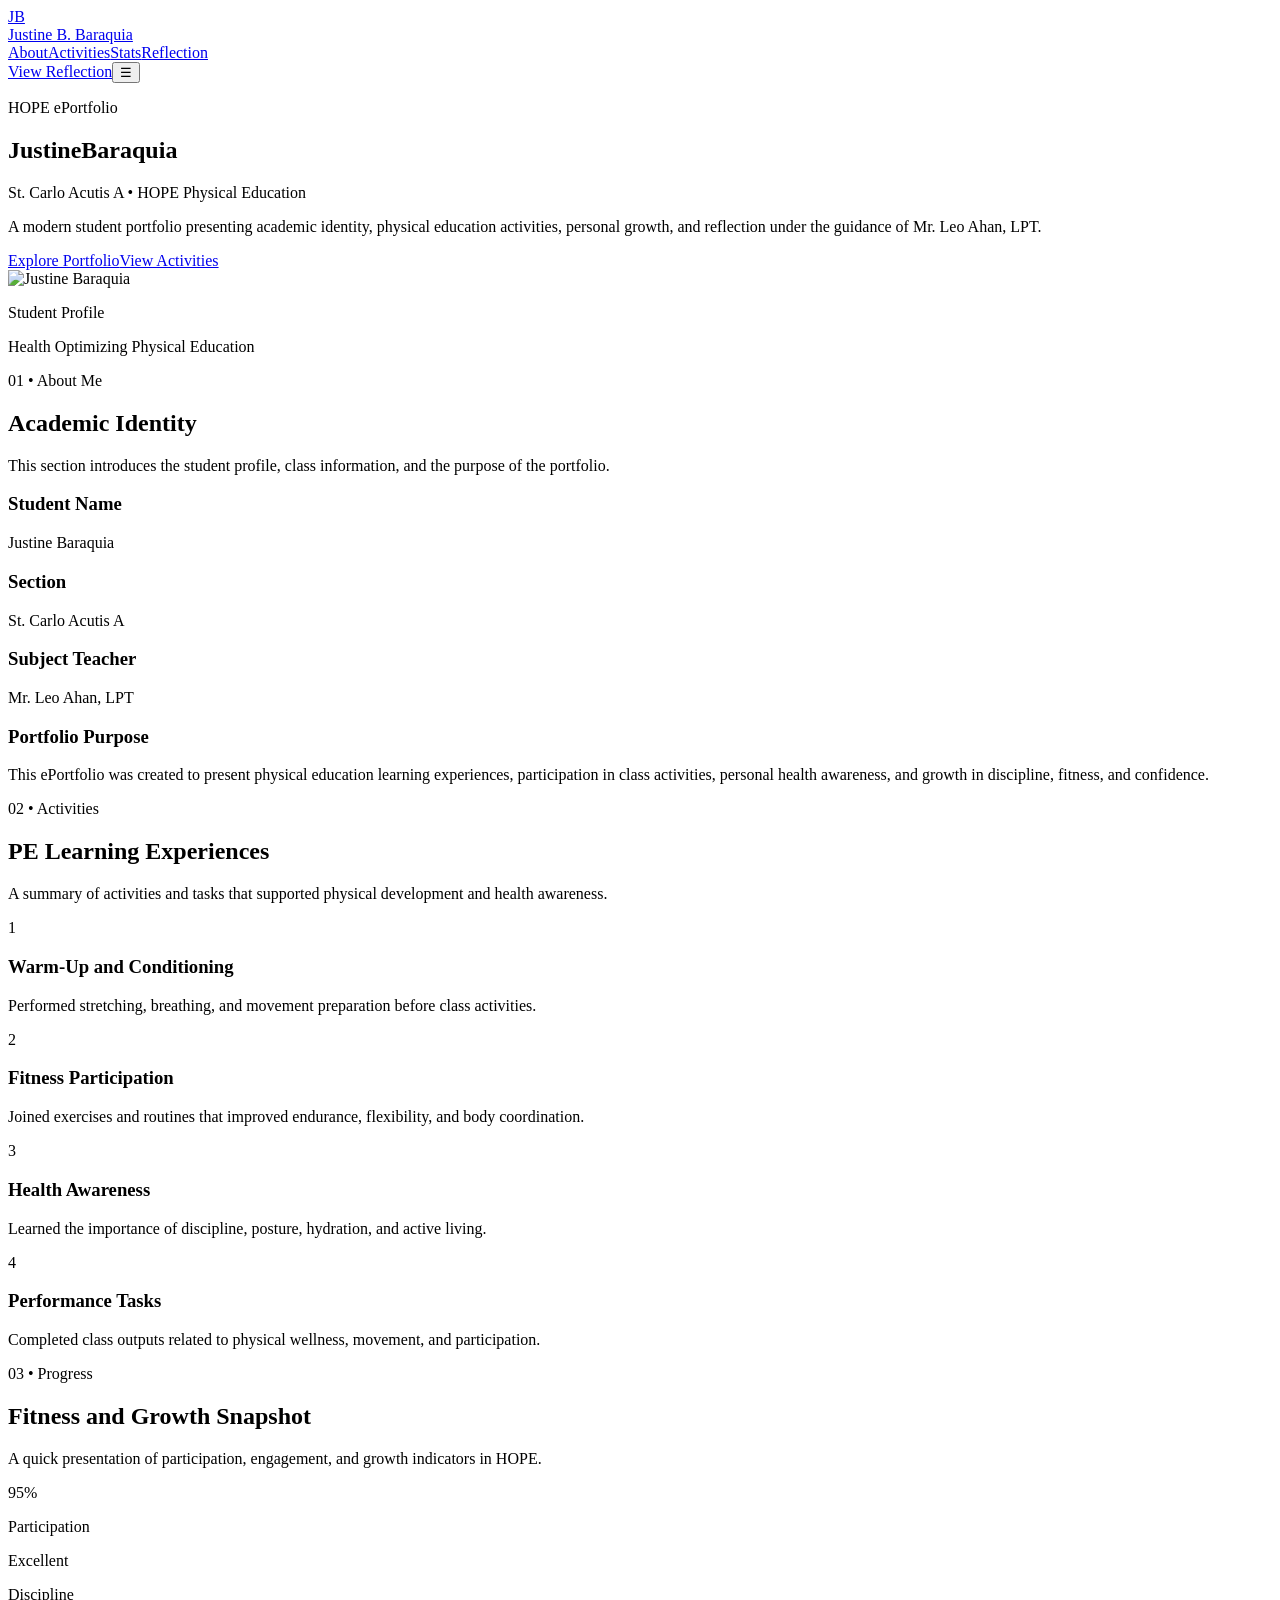
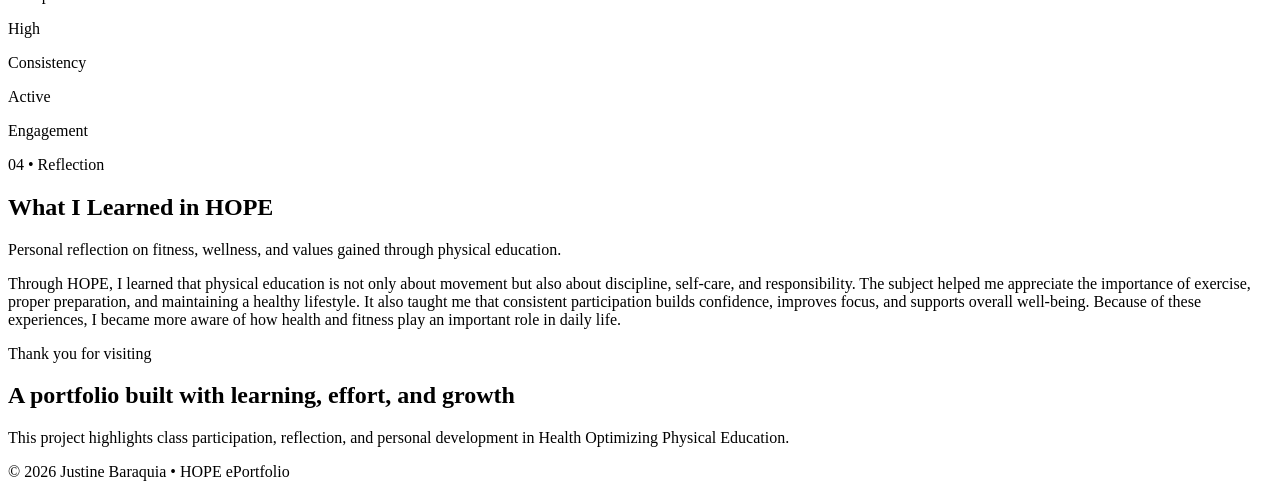
==== commit e08cf461: "Updates" ====
--- a/index.html
+++ b/index.html
@@ -1,2 +1 @@
-<!DOCTYPE html><html lang="en"><head><meta charSet="utf-8"/><meta name="viewport" content="width=device-width, initial-scale=1"/><link rel="preload" as="image" href="/assets/images/justine.jpg"/><link rel="preload" as="image" href="/assets/activities/orienteering1.png"/><link rel="preload" as="image" href="/assets/activities/snorkel1.png"/><link rel="stylesheet" href="/_next/static/css/b17e5d2dd7e43d21.css" data-precedence="next"/><link rel="preload" as="script" fetchPriority="low" href="/_next/static/chunks/webpack-dcf04a766f5468e7.js"/><script src="/_next/static/chunks/4bd1b696-e5920c245d69db0d.js" async=""></script><script src="/_next/static/chunks/517-26845a05ea3adb2d.js" async=""></script><script src="/_next/static/chunks/main-app-634d8a2d695c936d.js" async=""></script><script src="/_next/static/chunks/748-65f773d165046f9a.js" async=""></script><script src="/_next/static/chunks/app/not-found-9d9240fdabee0e69.js" async=""></script><script src="/_next/static/chunks/565-0ec64672f11db0b8.js" async=""></script><script src="/_next/static/chunks/605-5a22d81969f28b47.js" async=""></script><script src="/_next/static/chunks/app/page-40aaf321c179c9b3.js" async=""></script><title>Justine Baraquia</title><meta name="description" content="ePortfolio of Justine Baraquia — HOPE Physical Education student, Section St. Carlo Acutis A."/><link rel="shortcut icon" href="/Justine-Barquia/hope.ico"/><link rel="icon" href="/Justine-Barquia/hope.ico"/><link rel="apple-touch-icon" href="/Justine-Barquia/hope.ico"/><script src="/_next/static/chunks/polyfills-42372ed130431b0a.js" noModule=""></script></head><body class="min-h-screen"><main class="relative min-h-screen bg-navy overflow-hidden"><div class="noise-overlay" aria-hidden="true"></div><nav class="fixed top-0 left-0 right-0 z-50 transition-all duration-500 py-5 bg-transparent" aria-label="Main navigation"><div class="max-w-6xl mx-auto px-6 flex items-center justify-between"><a href="#" class="flex items-center gap-2 group" aria-label="Justine B. Baraquia Portfolio"><div class="w-8 h-8 rounded-lg bg-gradient-to-br from-coral to-gold flex items-center justify-center"><span class="text-navy font-display font-black text-sm">JB</span></div><span class="font-display font-bold text-cream text-sm hidden sm:block group-hover:text-coral transition-colors">Justine B. Baraquia</span></a><div class="hidden md:flex items-center gap-8"><a href="#about" class="text-sm font-medium transition-all duration-300 hover:text-coral relative text-muted">About</a><a href="#activities" class="text-sm font-medium transition-all duration-300 hover:text-coral relative text-muted">Activities</a><a href="#reflection" class="text-sm font-medium transition-all duration-300 hover:text-coral relative text-muted">Reflection</a></div><div class="flex items-center gap-3"><a href="#reflection" class="hidden sm:block btn-coral py-2.5 px-5 text-xs">View Reflection</a><button class="md:hidden w-10 h-10 rounded-lg border border-white/10 flex items-center justify-center text-muted hover:text-coral transition-colors" aria-label="Open menu"><svg width="18" height="18" viewBox="0 0 24 24" fill="none" stroke="currentColor" stroke-width="2"><path d="M3 12h18M3 6h18M3 18h18"></path></svg></button></div></div></nav><section class="relative min-h-screen flex items-center justify-center overflow-hidden px-6 pt-24 pb-16" aria-label="Hero section"><div class="absolute inset-0 bg-hero-gradient pointer-events-none"></div><div class="absolute inset-0 pointer-events-none opacity-[0.04]" style="background-image:linear-gradient(rgba(138,155,181,1) 1px, transparent 1px),
-            linear-gradient(90deg, rgba(138,155,181,1) 1px, transparent 1px);background-size:60px 60px"></div><div class="absolute top-1/2 left-1/2 -translate-x-1/2 -translate-y-1/2 pointer-events-none"><div class="w-[600px] h-[600px] rounded-full border border-white/[0.03]" style="position:absolute;top:50%;left:50%;transform:translate(-50%, -50%)"></div><div class="w-[900px] h-[900px] rounded-full border border-white/[0.02]" style="position:absolute;top:50%;left:50%;transform:translate(-50%, -50%)"></div></div><div data-parallax="2" class="animate-float-slow absolute top-[15%] left-[6%] hidden lg:block" style="transition:transform 0.1s linear"><div class="glass-card px-5 py-4 flex items-center gap-3 animate-pulse-glow"><div class="w-10 h-10 rounded-xl bg-coral/20 flex items-center justify-center"><span class="text-xl">🏃</span></div><div><p class="text-xs text-muted font-medium">Activity</p></div></div></div><div data-parallax="1.5" class="animate-float-medium absolute top-[18%] right-[7%] hidden lg:block" style="transition:transform 0.1s linear;animation-delay:1.5s"><div class="glass-card px-5 py-4"><p class="text-xs text-muted mb-1">Section</p><p class="text-sm font-bold text-gold">St. Carlo Acutis A</p><div class="flex items-center gap-1 mt-1"><div class="w-1.5 h-1.5 rounded-full bg-green-400 animate-pulse"></div><span class="text-xs text-green-400">Active</span></div></div></div><div data-parallax="2.5" class="animate-float-slow absolute top-[45%] left-[4%] hidden xl:block" style="transition:transform 0.1s linear;animation-delay:2s"><div class="glass-card p-5 text-center animate-pulse-gold"></div></div><div data-parallax="1.8" class="animate-float-fast absolute top-[50%] right-[5%] hidden xl:block" style="transition:transform 0.1s linear;animation-delay:0.8s"><div class="glass-card px-5 py-4"><div class="flex items-center gap-2 mb-1"><span class="text-base">📚</span><p class="text-xs text-muted">Subject</p></div><p class="text-sm font-bold text-cream">HOPE · PE</p></div></div><div data-parallax="1.2" class="animate-float-medium absolute bottom-[22%] left-[8%] hidden lg:block" style="transition:transform 0.1s linear;animation-delay:3s"><div class="glass-card px-5 py-4 flex items-center gap-3"><div class="w-9 h-9 rounded-full bg-gradient-to-br from-coral to-gold flex items-center justify-center text-navy font-bold text-sm">L</div><div><p class="text-xs text-muted">Adviser</p><p class="text-sm font-bold text-cream">Mr. Leo Ahan</p><p class="text-xs text-coral">LPT</p></div></div></div><div class="relative z-10 text-center max-w-5xl mx-auto"><div class="inline-flex items-center gap-2 mb-8" style="animation:slide-up 0.8s cubic-bezier(0.22,1,0.36,1) 0.1s both"><span class="badge badge-coral"><span class="w-1.5 h-1.5 rounded-full bg-coral animate-pulse"></span>HOPE · Health Optimizing Physical Education</span></div><div class="mb-6" style="animation:slide-up 0.8s cubic-bezier(0.22,1,0.36,1) 0.2s both;opacity:0"><h1 class="font-display text-[clamp(3rem,10vw,7.5rem)] font-black leading-[0.88] tracking-tight"><span class="block text-cream">JUSTINE</span><span class="block shimmer-text">B. BARAQUIA</span></h1></div><div class="mb-3" style="animation:slide-up 0.8s cubic-bezier(0.22,1,0.36,1) 0.35s both;opacity:0"><p class="text-[clamp(1rem,2.5vw,1.35rem)] text-muted font-light max-w-2xl mx-auto leading-relaxed">This subject helped me understand the importance of maintaining a healthy and active lifestyle. Through different physical activities and lessons, I improved my strength, discipline, and teamwork. HOPE taught me that taking care of my body is essential for overall well-being and personal growth.<!-- --> </p></div><div class="flex flex-wrap items-center justify-center gap-3 mb-12" style="animation:slide-up 0.8s cubic-bezier(0.22,1,0.36,1) 0.45s both;opacity:0"><span class="badge badge-blue"><svg width="10" height="10" viewBox="0 0 24 24" fill="currentColor"><path d="M12 2L2 7l10 5 10-5-10-5zM2 17l10 5 10-5M2 12l10 5 10-5"></path></svg>Section St. Carlo Acutis A</span><span class="badge badge-gold"><svg width="10" height="10" viewBox="0 0 24 24" fill="currentColor"><path d="M20 7H4a2 2 0 00-2 2v6a2 2 0 002 2h16a2 2 0 002-2V9a2 2 0 00-2-2z"></path><path d="M16 7V5a2 2 0 00-2-2h-4a2 2 0 00-2 2v2"></path></svg>Subject Teacher: Mr. Leo Ahan, LPT</span><span class="badge badge-coral"><svg width="10" height="10" viewBox="0 0 24 24" fill="none" stroke="currentColor" stroke-width="2"><path d="M12 22s8-4 8-10V5l-8-3-8 3v7c0 6 8 10 8 10z"></path></svg>HOPE Subject · SY 2025 - 2026</span></div><div class="flex flex-col sm:flex-row items-center justify-center gap-4" style="animation:slide-up 0.8s cubic-bezier(0.22,1,0.36,1) 0.55s both;opacity:0"><a href="#about" class="btn-coral relative z-10">Explore Portfolio</a><a href="#reflection" class="btn-outline-white">Read My Reflection</a></div><div class="mt-16 flex flex-col items-center gap-2 animate-bounce-subtle" style="animation:slide-up 0.8s cubic-bezier(0.22,1,0.36,1) 0.7s both, bounce-subtle 2s ease-in-out 1.5s infinite;opacity:0"><span class="text-xs text-muted uppercase tracking-[0.3em]">Scroll Down</span><div class="w-px h-10 bg-gradient-to-b from-muted to-transparent"></div></div></div></section><section id="about" class="relative py-28 px-6 overflow-hidden" aria-label="About section"><div class="absolute top-0 right-0 w-[600px] h-[600px] rounded-full bg-coral/[0.04] blur-3xl pointer-events-none"></div><div class="max-w-6xl mx-auto"><div class="reveal mb-16"><span class="text-xs text-coral font-bold tracking-[0.3em] uppercase mb-3 block">01 // About Me</span><div class="flex items-end gap-6 flex-wrap"><h2 class="font-display text-[clamp(2.5rem,6vw,4.5rem)] font-black leading-[0.9] text-cream">Who I Am</h2><div class="section-divider mb-3"></div></div></div><div class="grid lg:grid-cols-2 gap-16 items-start"><div class="reveal-left delay-200 space-y-6"><div class="relative"><div class="absolute inset-0 bg-gradient-to-br from-coral/20 to-gold/10 rounded-4xl blur-xl"></div><div class="relative rounded-4xl overflow-hidden border border-white/10 aspect-[4/5]"><img alt="Justine B. Baraquia" decoding="async" data-nimg="fill" class="object-cover object-center" style="position:absolute;height:100%;width:100%;left:0;top:0;right:0;bottom:0;color:transparent" src="/assets/images/justine.jpg"/><div class="absolute inset-0 bg-gradient-to-t from-navy via-transparent to-transparent"></div><div class="absolute bottom-0 left-0 right-0 p-6"><p class="font-display text-2xl font-bold text-cream">Justine B. Baraquia</p><p class="text-sm text-coral mt-1">HOPE · Health Optimizing Physical Education</p></div></div></div><div class="glass-card p-6 space-y-4"><h3 class="text-sm font-bold text-muted uppercase tracking-widest">Academic Info</h3><div class="grid grid-cols-2 gap-4"><div><p class="text-xs text-muted mb-0.5">Section</p><p class="text-sm font-semibold text-cream">St. Carlo Acutis A</p></div><div><p class="text-xs text-muted mb-0.5">Subject</p><p class="text-sm font-semibold text-cream">HOPE (Health Optimizing Physical Education)</p></div><div><p class="text-xs text-muted mb-0.5">Subject Teacher</p><p class="text-sm font-semibold text-cream">Mr. Leo Ahan, LPT</p></div></div></div></div><div class="reveal-right delay-300 space-y-8"><div class="space-y-5"><p class="text-[1.1rem] text-cream/90 leading-relaxed">Hello! I&#x27;m <span class="text-coral font-semibold">Justine B. Baraquia</span>, a dedicated student from Section St. Carlo Acutis A.</p><p class="text-base text-muted leading-relaxed">I am 18 years old, born on August 14, 2007, and I live in Barangay 19, Zone 10, Gingoog City. I have four siblings, and I am blessed with hardworking parents who inspire me every day. I am a kind and responsible person who always tries to help my parents and support my family.</p><p class="text-base text-muted leading-relaxed">This ePortfolio documents my growth and achievements.</p></div></div></div></div></section><section id="activities" class="relative py-28 px-6 overflow-hidden" aria-label="PE Activities section"><div class="absolute bottom-0 left-0 w-[500px] h-[500px] rounded-full bg-gold/[0.04] blur-3xl pointer-events-none"></div><div class="max-w-6xl mx-auto"><div class="reveal mb-16"><span class="text-xs text-coral font-bold tracking-[0.3em] uppercase mb-3 block">02 // PE Activities</span><div class="flex flex-col sm:flex-row sm:items-end gap-4 sm:gap-8"><h2 class="font-display text-[clamp(2.5rem,6vw,4.5rem)] font-black leading-[0.9] text-cream">2nd Semester &amp; <br/><span class="text-coral">Activities</span></h2><p class="text-muted max-w-xs text-sm leading-relaxed sm:mb-2">My activity outputs and reflections from HOPE. These show my learning and growth.</p></div></div><div class="bento-grid"><div class="bento-wide reveal activity-card glass-card overflow-hidden" style="transition-delay:0s"><div class="flex flex-col md:flex-row h-full min-h-[280px]"><button type="button" class="md:w-1/2 relative overflow-hidden min-h-[200px] md:min-h-0 block text-left" title="Open full image"><img alt="Orienteering activity output" decoding="async" data-nimg="fill" class="object-cover cursor-pointer" style="position:absolute;height:100%;width:100%;left:0;top:0;right:0;bottom:0;color:transparent" src="/assets/activities/orienteering1.png"/><div class="absolute inset-0 bg-gradient-to-r from-transparent to-navy-mid/80 hidden md:block pointer-events-none"></div><div class="absolute inset-0 bg-gradient-to-t from-navy-mid/80 to-transparent md:hidden pointer-events-none"></div></button><div class="md:w-1/2 p-8 flex flex-col justify-between z-10"><div><div class="flex items-center gap-3 mb-4"><span class="text-3xl">🧭</span><span class="badge badge-coral">Activity Output</span></div><h3 class="font-display text-3xl font-bold text-cream mb-3">Orienteering</h3><p class="text-xs text-coral uppercase tracking-widest mb-3">Outdoor Navigation</p><p class="text-muted text-sm leading-relaxed">Learned how to read maps, use a compass, and choose safe and efficient routes while improving focus and decision-making.</p></div><div class="mt-6 flex items-center gap-2"><div class="w-1.5 h-1.5 rounded-full bg-coral"></div><span class="text-xs font-semibold text-coral">Map &amp; Compass</span></div></div></div></div><div class="bento-narrow reveal activity-card glass-card overflow-hidden" style="transition-delay:0.08s"><div class="flex flex-col h-full min-h-[260px]"><button type="button" class="relative overflow-hidden flex-shrink-0 h-44 block text-left" title="Open full image"><img alt="Snorkel activity output" decoding="async" data-nimg="fill" class="object-cover cursor-pointer" style="position:absolute;height:100%;width:100%;left:0;top:0;right:0;bottom:0;color:transparent" src="/assets/activities/snorkel1.png"/><div class="absolute inset-0 bg-gradient-to-t from-navy-mid via-transparent to-transparent pointer-events-none"></div><div class="absolute top-3 left-3 pointer-events-none"><span class="badge badge-gold">Activity Output</span></div><div class="absolute bottom-3 right-3 text-2xl pointer-events-none">🤿</div></button><div class="p-5 flex flex-col flex-1"><p class="text-xs text-coral uppercase tracking-widest mb-1">Water Safety</p><h3 class="font-display text-xl font-bold text-cream mb-2">Snorkel</h3><p class="text-muted text-xs leading-relaxed flex-1">Learned safety rules and proper snorkeling practices like staying safe, respecting the ocean, and knowing limits.</p><div class="mt-4 flex items-center gap-2"><div class="w-1.5 h-1.5 rounded-full bg-gold"></div><span class="text-xs font-semibold text-gold">Stay Safe</span></div></div></div></div><div class="bento-third reveal activity-card glass-card overflow-hidden" style="transition-delay:0.16s"><div class="flex flex-col h-full min-h-[260px]"><button type="button" class="relative overflow-hidden flex-shrink-0 h-44 block text-left" title="Open full image"><img alt="Camping 5Ws output" loading="lazy" decoding="async" data-nimg="fill" class="object-cover cursor-pointer" style="position:absolute;height:100%;width:100%;left:0;top:0;right:0;bottom:0;color:transparent" src="/assets/activities/camping1.png"/><div class="absolute inset-0 bg-gradient-to-t from-navy-mid via-transparent to-transparent pointer-events-none"></div><div class="absolute top-3 left-3 pointer-events-none"><span class="badge badge-blue">Activity Output</span></div><div class="absolute bottom-3 right-3 text-2xl pointer-events-none">🏕️</div></button><div class="p-5 flex flex-col flex-1"><p class="text-xs text-coral uppercase tracking-widest mb-1">Outdoor Skills</p><h3 class="font-display text-xl font-bold text-cream mb-2">Camping (5W’s)</h3><p class="text-muted text-xs leading-relaxed flex-1">Explored the Who, What, Where, When, and Why of camping and how it supports learning and outdoor adventure.</p><div class="mt-4 flex items-center gap-2"><div class="w-1.5 h-1.5 rounded-full bg-gold"></div><span class="text-xs font-semibold text-gold">5W’s</span></div></div></div></div><div class="bento-third reveal activity-card glass-card overflow-hidden" style="transition-delay:0.24s"><div class="flex flex-col h-full min-h-[260px]"><button type="button" class="relative overflow-hidden flex-shrink-0 h-44 block text-left" title="Open full image"><img alt="Camping essentials output" loading="lazy" decoding="async" data-nimg="fill" class="object-cover cursor-pointer" style="position:absolute;height:100%;width:100%;left:0;top:0;right:0;bottom:0;color:transparent" src="/assets/activities/camping2.png"/><div class="absolute inset-0 bg-gradient-to-t from-navy-mid via-transparent to-transparent pointer-events-none"></div><div class="absolute top-3 left-3 pointer-events-none"><span class="badge badge-coral">Activity Output</span></div><div class="absolute bottom-3 right-3 text-2xl pointer-events-none">🎒</div></button><div class="p-5 flex flex-col flex-1"><p class="text-xs text-coral uppercase tracking-widest mb-1">Preparation</p><h3 class="font-display text-xl font-bold text-cream mb-2">Camping Essentials</h3><p class="text-muted text-xs leading-relaxed flex-1">Listed essential camping needs like clothing, food, utensils, sleeping bag, and water treatment supplies.</p><div class="mt-4 flex items-center gap-2"><div class="w-1.5 h-1.5 rounded-full bg-gold"></div><span class="text-xs font-semibold text-gold">Preparedness</span></div></div></div></div><div class="bento-third reveal activity-card glass-card overflow-hidden" style="transition-delay:0.32s"><div class="flex flex-col h-full min-h-[260px]"><button type="button" class="relative overflow-hidden flex-shrink-0 h-44 block text-left" title="Open full image"><img alt="Items to bring output" loading="lazy" decoding="async" data-nimg="fill" class="object-cover cursor-pointer" style="position:absolute;height:100%;width:100%;left:0;top:0;right:0;bottom:0;color:transparent" src="/assets/activities/orienteering2.png"/><div class="absolute inset-0 bg-gradient-to-t from-navy-mid via-transparent to-transparent pointer-events-none"></div><div class="absolute top-3 left-3 pointer-events-none"><span class="badge badge-gold">Activity Output</span></div><div class="absolute bottom-3 right-3 text-2xl pointer-events-none">🧰</div></button><div class="p-5 flex flex-col flex-1"><p class="text-xs text-coral uppercase tracking-widest mb-1">Planning</p><h3 class="font-display text-xl font-bold text-cream mb-2">What Should I Bring?</h3><p class="text-muted text-xs leading-relaxed flex-1">Identified important items needed for outdoor activities such as map &amp; compass, sportswear, shoes, water bottle, and whistle.</p><div class="mt-4 flex items-center gap-2"><div class="w-1.5 h-1.5 rounded-full bg-gold"></div><span class="text-xs font-semibold text-gold">Checklist</span></div></div></div></div><div class="bento-wide reveal activity-card glass-card overflow-hidden" style="transition-delay:0.4s"><div class="flex flex-col md:flex-row h-full min-h-[280px]"><button type="button" class="md:w-1/2 relative overflow-hidden min-h-[200px] md:min-h-0 block text-left" title="Open full image"><img alt="Compare and contrast output" loading="lazy" decoding="async" data-nimg="fill" class="object-cover cursor-pointer" style="position:absolute;height:100%;width:100%;left:0;top:0;right:0;bottom:0;color:transparent" src="/assets/activities/snorkel2.png"/><div class="absolute inset-0 bg-gradient-to-r from-transparent to-navy-mid/80 hidden md:block pointer-events-none"></div><div class="absolute inset-0 bg-gradient-to-t from-navy-mid/80 to-transparent md:hidden pointer-events-none"></div></button><div class="md:w-1/2 p-8 flex flex-col justify-between z-10"><div><div class="flex items-center gap-3 mb-4"><span class="text-3xl">🛶</span><span class="badge badge-gold">Activity Output</span></div><h3 class="font-display text-3xl font-bold text-cream mb-3">Compare &amp; Contrast</h3><p class="text-xs text-coral uppercase tracking-widest mb-3">Water Activities</p><p class="text-muted text-sm leading-relaxed">Compared kayak and canoe and highlighted similarities in recreation and water travel using a Venn diagram.</p></div><div class="mt-6 flex items-center gap-2"><div class="w-1.5 h-1.5 rounded-full bg-coral"></div><span class="text-xs font-semibold text-coral">Kayak vs Canoe</span></div></div></div></div><div class="bento-third reveal activity-card glass-card overflow-hidden" style="transition-delay:0.48s"><div class="flex flex-col h-full min-h-[260px]"><button type="button" class="relative overflow-hidden flex-shrink-0 h-44 block text-left" title="Open full image"><img alt="What I gain from orienteering output" loading="lazy" decoding="async" data-nimg="fill" class="object-cover cursor-pointer" style="position:absolute;height:100%;width:100%;left:0;top:0;right:0;bottom:0;color:transparent" src="/assets/activities/orienteering3.png"/><div class="absolute inset-0 bg-gradient-to-t from-navy-mid via-transparent to-transparent pointer-events-none"></div><div class="absolute top-3 left-3 pointer-events-none"><span class="badge badge-blue">Reflection</span></div><div class="absolute bottom-3 right-3 text-2xl pointer-events-none">🧠</div></button><div class="p-5 flex flex-col flex-1"><p class="text-xs text-coral uppercase tracking-widest mb-1">Reflection</p><h3 class="font-display text-xl font-bold text-cream mb-2">What I Gain</h3><p class="text-muted text-xs leading-relaxed flex-1">Reflected on learning outcomes like critical thinking, problem-solving, teamwork, responsibility, and preparation.</p><div class="mt-4 flex items-center gap-2"><div class="w-1.5 h-1.5 rounded-full bg-gold"></div><span class="text-xs font-semibold text-gold">Growth</span></div></div></div></div><div class="bento-third reveal activity-card glass-card overflow-hidden" style="transition-delay:0.56s"><div class="flex flex-col h-full min-h-[260px]"><button type="button" class="relative overflow-hidden flex-shrink-0 h-44 block text-left" title="Open full image"><img alt="Snorkel marine life output" loading="lazy" decoding="async" data-nimg="fill" class="object-cover cursor-pointer" style="position:absolute;height:100%;width:100%;left:0;top:0;right:0;bottom:0;color:transparent" src="/assets/activities/snorkel3.png"/><div class="absolute inset-0 bg-gradient-to-t from-navy-mid via-transparent to-transparent pointer-events-none"></div><div class="absolute top-3 left-3 pointer-events-none"><span class="badge badge-coral">Reflection</span></div><div class="absolute bottom-3 right-3 text-2xl pointer-events-none">🐠</div></button><div class="p-5 flex flex-col flex-1"><p class="text-xs text-coral uppercase tracking-widest mb-1">Respect Nature</p><h3 class="font-display text-xl font-bold text-cream mb-2">Marine Life</h3><p class="text-muted text-xs leading-relaxed flex-1">Learned to observe marine life responsibly and appreciate nature while practicing safe water activities.</p><div class="mt-4 flex items-center gap-2"><div class="w-1.5 h-1.5 rounded-full bg-gold"></div><span class="text-xs font-semibold text-gold">Observe Safely</span></div></div></div></div></div></div></section><section id="reflection" class="relative py-32 px-6 overflow-hidden" aria-label="Reflection and acknowledgement"><div class="absolute inset-0 bg-gradient-to-b from-transparent via-gold/[0.03] to-transparent pointer-events-none"></div><div class="absolute top-0 left-1/3 w-[500px] h-[500px] rounded-full bg-coral/[0.05] blur-3xl pointer-events-none"></div><div class="absolute bottom-0 right-1/4 w-[400px] h-[400px] rounded-full bg-gold/[0.05] blur-3xl pointer-events-none"></div><div class="max-w-6xl mx-auto"><div class="reveal text-center mb-20"><span class="text-xs text-gold font-bold tracking-[0.3em] uppercase mb-4 block">03 // Reflection</span><h2 class="font-display text-[clamp(2.8rem,6vw,5rem)] font-black leading-[0.9] text-cream mb-6">My <span class="text-gold">Journey in HOPE</span></h2><p class="text-muted max-w-2xl mx-auto text-lg leading-relaxed">A reflection on growth, discipline, and gratitude throughout my Physical Education journey.</p></div><div class="reveal mb-20"><div class="relative glass-card p-14 md:p-16 border border-gold/20 overflow-hidden"><div class="absolute top-8 left-10 font-display text-[9rem] text-gold/10 select-none pointer-events-none">“</div><div class="absolute bottom-8 right-10 font-display text-[9rem] text-gold/10 rotate-180 select-none pointer-events-none">“</div><div class="relative z-10 max-w-4xl mx-auto text-center"><p class="font-display text-[clamp(1.5rem,3vw,2.2rem)] font-light text-cream/95 leading-relaxed italic mb-10">&quot;Physical Education has been one of the most transformative subjects in my academic journey. It taught me that true strength is not only physical — it is mental, emotional, and rooted in discipline. Through every challenge and every activity, I discovered resilience, teamwork, and the courage to push beyond my limits.&quot;</p><div class="w-16 h-px bg-gradient-to-r from-transparent via-gold to-transparent mx-auto mb-6"></div><p class="text-sm font-bold text-gold tracking-wide">Justine B. Baraquia</p><p class="text-xs text-muted mt-1">HOPE · Section St. Carlo Acutis A</p></div></div></div><div class="reveal"><div class="relative glass-card p-12 md:p-14 border border-gold/30 overflow-hidden"><div class="absolute inset-0 rounded-2xl border border-gold/20 pointer-events-none"></div><p class="text-[11px] tracking-[0.35em] uppercase text-gold mb-10 text-center">Special Acknowledgement</p><div class="flex flex-col items-center text-center"><div class="relative w-40 h-40 md:w-48 md:h-48 rounded-3xl overflow-hidden border-2 border-gold/40 shadow-2xl shadow-gold/30 mb-8"><img alt="Mr. Leo Ahan" loading="lazy" decoding="async" data-nimg="fill" class="object-cover" style="position:absolute;height:100%;width:100%;left:0;top:0;right:0;bottom:0;color:transparent" src="/assets/teacher/leo-ahan.jpg"/></div><h3 class="text-2xl font-display font-bold text-cream mb-2">Mr. Leo Ahan, LPT</h3><p class="text-sm text-gold font-semibold mb-6">HOPE Subject Teacher · Since Grade 11</p><div class="max-w-3xl text-muted text-base leading-relaxed space-y-5"><p>I would like to extend my deepest gratitude to<span class="text-cream font-semibold"> Mr. Leo Ahan</span>, our hardworking and dedicated HOPE teacher who has guided us throughout our learning journey since Grade 11.</p><p>His passion for teaching, discipline, and unwavering commitment to excellence have greatly influenced my growth — not only in physical fitness but also in character, responsibility, and perseverance.</p><p>Through his leadership, encouragement, and example, I learned that success in Physical Education is not measured by performance alone, but by attitude, effort, and integrity.</p><p class="text-cream font-medium">Thank you, Sir, for your dedication and inspiration. Your guidance made my HOPE journey meaningful and transformative.</p></div></div></div></div></div></section><section class="relative py-28 px-6 overflow-hidden" aria-label="Contact and closing section"><div class="absolute inset-0 bg-gradient-radial from-coral/10 via-transparent to-transparent pointer-events-none"></div><div class="max-w-4xl mx-auto text-center"><div class="reveal"><p class="text-xs text-coral font-bold tracking-[0.3em] uppercase mb-6">04 // HANGGANG SA MULI</p><h2 class="font-display text-[clamp(2.5rem,8vw,6rem)] font-black leading-[0.88] tracking-tight text-cream mb-6">THANK YOU <br/><span class="shimmer-text">SO MUCH</span></h2><p class="text-muted text-lg max-w-xl mx-auto leading-relaxed">Thank you for visiting my ePortfolio. This journey in HOPE and Physical Education has shaped me into a better student, athlete, and person.</p><div class="w-20 h-px bg-gradient-to-r from-transparent via-gold to-transparent mx-auto my-6"></div><p class="text-gold font-medium text-lg max-w-3xl mx-auto leading-relaxed">“I would like to express my sincere gratitude to you, Sir Ahan. From Grade 11 up to the present, your lessons, guidance, and dedication have significantly shaped my growth and will always remain a memorable part of my academic journey.”</p><div class="glass-card p-8 mb-10 max-w-lg mx-auto mt-10"><div class="space-y-4"><div class="flex items-center justify-center gap-3"><span class="text-xl">👤</span><div class="text-left"><p class="text-xs text-muted">Student</p><p class="font-bold text-cream">Justine B. Baraquia</p></div></div><div class="w-full h-px bg-white/5"></div><div class="flex items-center justify-center gap-3"><span class="text-xl">🏫</span><div class="text-left"><p class="text-xs text-muted">Section</p><p class="font-bold text-cream">St. Carlo Acutis A</p></div></div><div class="w-full h-px bg-white/5"></div><div class="flex items-center justify-center gap-3"><span class="text-xl">📚</span><div class="text-left"><p class="text-xs text-muted">Subject</p><p class="font-bold text-cream">HOPE · Health Optimizing Physical Education</p></div></div><div class="w-full h-px bg-white/5"></div><div class="flex items-center justify-center gap-3"><span class="text-xl">👨‍🏫</span><div class="text-left"><p class="text-xs text-muted">Subject Teacher</p><p class="font-bold text-cream">Mr. Leo Ahan, LPT</p></div></div></div></div><div class="flex flex-col sm:flex-row items-center justify-center gap-4"><a href="#about" class="btn-coral">Back to Top ↑</a><a href="#activities" class="btn-outline-white">View Activities</a></div></div></div></section><footer class="relative z-10 border-t border-white/5 py-16 px-6"><div class="max-w-6xl mx-auto flex flex-col items-center gap-6"><p class="text-muted text-sm text-center">© 2026 Justine B. Baraquia · All Rights Reserved</p><div class="flex items-center gap-1 text-xs text-muted/60"><span>HOPE Subject · Section St. Carlo Acutis A</span></div></div></footer></main><script src="/_next/static/chunks/webpack-dcf04a766f5468e7.js" async=""></script><script>(self.__next_f=self.__next_f||[]).push([0])</script><script>self.__next_f.push([1,"1:\"$Sreact.fragment\"\n2:I[5244,[],\"\"]\n3:I[3866,[],\"\"]\n4:I[231,[\"748\",\"static/chunks/748-65f773d165046f9a.js\",\"345\",\"static/chunks/app/not-found-9d9240fdabee0e69.js\"],\"default\"]\n5:I[480,[\"565\",\"static/chunks/565-0ec64672f11db0b8.js\",\"605\",\"static/chunks/605-5a22d81969f28b47.js\",\"974\",\"static/chunks/app/page-40aaf321c179c9b3.js\"],\"default\"]\n6:I[9163,[\"565\",\"static/chunks/565-0ec64672f11db0b8.js\",\"605\",\"static/chunks/605-5a22d81969f28b47.js\",\"974\",\"static/chunks/app/page-40aaf321c179c9b3.js\"],\"default\"]\n7:I[3654,[\"565\",\"static/chunks/565-0ec64672f11db0b8.js\",\"605\",\"static/chunks/605-5a22d81969f28b47.js\",\"974\",\"static/chunks/app/page-40aaf321c179c9b3.js\"],\"default\"]\n8:I[9730,[\"565\",\"static/chunks/565-0ec64672f11db0b8.js\",\"605\",\"static/chunks/605-5a22d81969f28b47.js\",\"974\",\"static/chunks/app/page-40aaf321c179c9b3.js\"],\"default\"]\n9:I[3926,[\"565\",\"static/chunks/565-0ec64672f11db0b8.js\",\"605\",\"static/chunks/605-5a22d81969f28b47.js\",\"974\",\"static/chunks/app/page-40aaf321c179c9b3.js\"],\"default\"]\na:I[5357,[\"565\",\"static/chunks/565-0ec64672f11db0b8.js\",\"605\",\"static/chunks/605-5a22d81969f28b47.js\",\"974\",\"static/chunks/app/page-40aaf321c179c9b3.js\"],\"default\"]\nb:I[6213,[],\"OutletBoundary\"]\nd:I[6213,[],\"MetadataBoundary\"]\nf:I[6213,[],\"ViewportBoundary\"]\n11:I[4835,[],\"\"]\n:HL[\"/_next/static/css/b17e5d2dd7e43d21.css\",\"style\"]\n0:{\"P\":null,\"b\":\"S1cisewr2_vX2ibNTgnKN\",\"p\":\"\",\"c\":[\"\",\"\"],\"i\":false,\"f\":[[[\"\",{\"children\":[\"__PAGE__\",{}]},\"$undefined\",\"$undefined\",true],[\"\",[\"$\",\"$1\",\"c\",{\"children\":[[[\"$\",\"link\",\"0\",{\"rel\":\"stylesheet\",\"href\":\"/_next/static/css/b17e5d2dd7e43d21.css\",\"precedence\":\"next\",\"crossOrigin\":\"$undefined\",\"nonce\":\"$undefined\"}]],[\"$\",\"html\",null,{\"lang\":\"en\",\"suppressHydrationWarning\":true,\"children\":[\"$\",\"body\",null,{\"className\":\"min-h-screen\",\"children\":[\"$\",\"$L2\",null,{\"parallelRouterKey\":\"children\",\"segmentPath\":[\"children\"],\"error\":\"$undefined\",\"errorStyles\":\"$undefined\",\"errorScripts\":\"$undefined\",\"template\":[\"$\",\"$L3\",null,{}],\"templateStyles\":\"$undefined\",\"templateScripts\":\"$undefined\",\"notFound\":[[],[\"$\""])</script><script>self.__next_f.push([1,",\"$L4\",null,{}]],\"forbidden\":\"$undefined\",\"unauthorized\":\"$undefined\"}]}]}]]}],{\"children\":[\"__PAGE__\",[\"$\",\"$1\",\"c\",{\"children\":[[\"$\",\"main\",null,{\"className\":\"relative min-h-screen bg-navy overflow-hidden\",\"children\":[[\"$\",\"div\",null,{\"className\":\"noise-overlay\",\"aria-hidden\":\"true\"}],[\"$\",\"$L5\",null,{}],[\"$\",\"$L6\",null,{}],[\"$\",\"$L7\",null,{}],[\"$\",\"$L8\",null,{}],null,[\"$\",\"$L9\",null,{}],[\"$\",\"$La\",null,{}],[\"$\",\"footer\",null,{\"className\":\"relative z-10 border-t border-white/5 py-16 px-6\",\"children\":[\"$\",\"div\",null,{\"className\":\"max-w-6xl mx-auto flex flex-col items-center gap-6\",\"children\":[[\"$\",\"p\",null,{\"className\":\"text-muted text-sm text-center\",\"children\":\"© 2026 Justine B. Baraquia · All Rights Reserved\"}],[\"$\",\"div\",null,{\"className\":\"flex items-center gap-1 text-xs text-muted/60\",\"children\":[\"$\",\"span\",null,{\"children\":\"HOPE Subject · Section St. Carlo Acutis A\"}]}]]}]}]]}],null,[\"$\",\"$Lb\",null,{\"children\":\"$Lc\"}]]}],{},null,false]},null,false],[\"$\",\"$1\",\"h\",{\"children\":[null,[\"$\",\"$1\",\"aJKX-ExGU9yUk5r0zt2Mu\",{\"children\":[[\"$\",\"$Ld\",null,{\"children\":\"$Le\"}],[\"$\",\"$Lf\",null,{\"children\":\"$L10\"}],null]}]]}],false]],\"m\":\"$undefined\",\"G\":[\"$11\",\"$undefined\"],\"s\":false,\"S\":true}\n"])</script><script>self.__next_f.push([1,"10:[[\"$\",\"meta\",\"0\",{\"name\":\"viewport\",\"content\":\"width=device-width, initial-scale=1\"}]]\ne:[[\"$\",\"meta\",\"0\",{\"charSet\":\"utf-8\"}],[\"$\",\"title\",\"1\",{\"children\":\"Justine Baraquia\"}],[\"$\",\"meta\",\"2\",{\"name\":\"description\",\"content\":\"ePortfolio of Justine Baraquia — HOPE Physical Education student, Section St. Carlo Acutis A.\"}],[\"$\",\"link\",\"3\",{\"rel\":\"shortcut icon\",\"href\":\"/Justine-Barquia/hope.ico\"}],[\"$\",\"link\",\"4\",{\"rel\":\"icon\",\"href\":\"/Justine-Barquia/hope.ico\"}],[\"$\",\"link\",\"5\",{\"rel\":\"apple-touch-icon\",\"href\":\"/Justine-Barquia/hope.ico\"}]]\n"])</script><script>self.__next_f.push([1,"c:null\n"])</script></body></html>+<!DOCTYPE html><html lang="en"><head><meta charSet="utf-8"/><meta name="viewport" content="width=device-width, initial-scale=1"/><link rel="preload" as="image" href="/Justine-Baraquia/assets/images/profile.jpg"/><link rel="stylesheet" href="/Justine-Baraquia/_next/static/css/0e957c249b0198d8.css" data-precedence="next"/><link rel="preload" as="script" fetchPriority="low" href="/Justine-Baraquia/_next/static/chunks/webpack-4b67c7d37d92b88e.js"/><script src="/Justine-Baraquia/_next/static/chunks/4bd1b696-42d6eb02049d68c2.js" async=""></script><script src="/Justine-Baraquia/_next/static/chunks/517-812352e7765122bb.js" async=""></script><script src="/Justine-Baraquia/_next/static/chunks/main-app-634d8a2d695c936d.js" async=""></script><script src="/Justine-Baraquia/_next/static/chunks/748-a4318d4a64961a45.js" async=""></script><script src="/Justine-Baraquia/_next/static/chunks/app/not-found-fba19cc67570f53c.js" async=""></script><script src="/Justine-Baraquia/_next/static/chunks/app/page-5bcc4af18bc4c99e.js" async=""></script><title>Justine Baraquia</title><meta name="description" content="ePortfolio of Justine Baraquia — HOPE Physical Education student, Section St. Carlo Acutis A."/><link rel="shortcut icon" href="/Justine-Baraquia/hope.ico"/><link rel="icon" href="/Justine-Baraquia/hope.ico"/><link rel="apple-touch-icon" href="/Justine-Baraquia/hope.ico"/><script src="/Justine-Baraquia/_next/static/chunks/polyfills-42372ed130431b0a.js" noModule=""></script></head><body class="min-h-screen bg-navy text-cream antialiased"><main class="relative min-h-screen overflow-hidden bg-navy"><div class="noise-overlay" aria-hidden="true"></div><nav class="fixed left-0 right-0 top-0 z-50 transition-all duration-300 bg-transparent py-5"><div class="mx-auto flex max-w-6xl items-center justify-between px-6"><a href="#top" class="flex items-center gap-3"><div class="flex h-9 w-9 items-center justify-center rounded-xl bg-coral text-sm font-bold text-white shadow-coral-glow">JB</div><span class="hidden text-sm font-semibold text-cream sm:block">Justine B. Baraquia</span></a><div class="hidden items-center gap-7 md:flex"><a href="#about" class="relative text-sm transition-colors text-muted hover:text-cream">About</a><a href="#activities" class="relative text-sm transition-colors text-muted hover:text-cream">Activities</a><a href="#stats" class="relative text-sm transition-colors text-muted hover:text-cream">Stats</a><a href="#reflection" class="relative text-sm transition-colors text-muted hover:text-cream">Reflection</a></div><div class="flex items-center gap-3"><a href="#reflection" class="btn-coral hidden sm:inline-flex">View Reflection</a><button class="flex h-10 w-10 items-center justify-center rounded-lg border border-white/10 text-cream md:hidden" aria-label="Open menu"><span class="text-lg">☰</span></button></div></div></nav><section id="top" class="relative overflow-hidden pt-28"><div class="absolute inset-0 bg-hero-gradient"></div><div class="mx-auto grid min-h-[92vh] max-w-6xl items-center gap-12 px-6 py-16 md:grid-cols-2"><div class="relative z-10"><p class="mb-4 text-sm font-semibold uppercase tracking-[0.25em] text-coral">HOPE ePortfolio</p><h1 class="mb-5 text-5xl font-bold leading-tight text-cream md:text-7xl">Justine<span class="block text-coral">Baraquia</span></h1><p class="mb-3 text-lg text-gold">St. Carlo Acutis A • HOPE Physical Education</p><p class="max-w-xl text-base leading-8 text-muted md:text-lg">A modern student portfolio presenting academic identity, physical education activities, personal growth, and reflection under the guidance of Mr. Leo Ahan, LPT.</p><div class="mt-8 flex flex-wrap gap-4"><a href="#about" class="btn-coral">Explore Portfolio</a><a href="#activities" class="btn-outline">View Activities</a></div></div><div class="relative z-10 flex justify-center"><div class="relative w-full max-w-md animate-float-slow"><div class="absolute -inset-6 rounded-[2rem] bg-coral/10 blur-2xl"></div><div class="card-panel relative overflow-hidden rounded-[2rem] p-4"><div class="overflow-hidden rounded-[1.5rem] border border-white/10 bg-navy-light"><img src="/Justine-Baraquia/assets/images/profile.jpg" alt="Justine Baraquia" class="h-[460px] w-full object-cover"/></div><div class="mt-4 rounded-2xl bg-white/5 p-4"><p class="text-sm text-muted">Student Profile</p><p class="text-xl font-semibold text-cream">Health Optimizing Physical Education</p></div></div></div></div></div></section><section id="about" class="section-wrap"><div class="section-heading"><p class="section-kicker">01 • About Me</p><h2 class="section-title">Academic Identity</h2><p class="section-copy">This section introduces the student profile, class information, and the purpose of the portfolio.</p></div><div class="grid gap-6 md:grid-cols-3"><div class="card-panel"><h3 class="card-title">Student Name</h3><p class="card-text">Justine Baraquia</p></div><div class="card-panel"><h3 class="card-title">Section</h3><p class="card-text">St. Carlo Acutis A</p></div><div class="card-panel"><h3 class="card-title">Subject Teacher</h3><p class="card-text">Mr. Leo Ahan, LPT</p></div></div><div class="mt-6 card-panel"><h3 class="card-title">Portfolio Purpose</h3><p class="card-text leading-8">This ePortfolio was created to present physical education learning experiences, participation in class activities, personal health awareness, and growth in discipline, fitness, and confidence.</p></div></section><section id="activities" class="section-wrap"><div class="section-heading"><p class="section-kicker">02 • Activities</p><h2 class="section-title">PE Learning Experiences</h2><p class="section-copy">A summary of activities and tasks that supported physical development and health awareness.</p></div><div class="grid gap-6 md:grid-cols-2"><div class="card-panel"><div class="mb-4 flex h-12 w-12 items-center justify-center rounded-2xl bg-coral/15 text-lg font-bold text-coral">1</div><h3 class="card-title">Warm-Up and Conditioning</h3><p class="card-text">Performed stretching, breathing, and movement preparation before class activities.</p></div><div class="card-panel"><div class="mb-4 flex h-12 w-12 items-center justify-center rounded-2xl bg-coral/15 text-lg font-bold text-coral">2</div><h3 class="card-title">Fitness Participation</h3><p class="card-text">Joined exercises and routines that improved endurance, flexibility, and body coordination.</p></div><div class="card-panel"><div class="mb-4 flex h-12 w-12 items-center justify-center rounded-2xl bg-coral/15 text-lg font-bold text-coral">3</div><h3 class="card-title">Health Awareness</h3><p class="card-text">Learned the importance of discipline, posture, hydration, and active living.</p></div><div class="card-panel"><div class="mb-4 flex h-12 w-12 items-center justify-center rounded-2xl bg-coral/15 text-lg font-bold text-coral">4</div><h3 class="card-title">Performance Tasks</h3><p class="card-text">Completed class outputs related to physical wellness, movement, and participation.</p></div></div></section><section id="stats" class="section-wrap"><div class="section-heading"><p class="section-kicker">03 • Progress</p><h2 class="section-title">Fitness and Growth Snapshot</h2><p class="section-copy">A quick presentation of participation, engagement, and growth indicators in HOPE.</p></div><div class="grid gap-6 md:grid-cols-4"><div class="card-panel text-center"><p class="mb-3 text-3xl font-bold text-coral">95%</p><p class="text-sm uppercase tracking-[0.2em] text-muted">Participation</p></div><div class="card-panel text-center"><p class="mb-3 text-3xl font-bold text-coral">Excellent</p><p class="text-sm uppercase tracking-[0.2em] text-muted">Discipline</p></div><div class="card-panel text-center"><p class="mb-3 text-3xl font-bold text-coral">High</p><p class="text-sm uppercase tracking-[0.2em] text-muted">Consistency</p></div><div class="card-panel text-center"><p class="mb-3 text-3xl font-bold text-coral">Active</p><p class="text-sm uppercase tracking-[0.2em] text-muted">Engagement</p></div></div></section><section id="reflection" class="section-wrap"><div class="section-heading"><p class="section-kicker">04 • Reflection</p><h2 class="section-title">What I Learned in HOPE</h2><p class="section-copy">Personal reflection on fitness, wellness, and values gained through physical education.</p></div><div class="card-panel"><p class="card-text leading-9 text-lg">Through HOPE, I learned that physical education is not only about movement but also about discipline, self-care, and responsibility. The subject helped me appreciate the importance of exercise, proper preparation, and maintaining a healthy lifestyle. It also taught me that consistent participation builds confidence, improves focus, and supports overall well-being. Because of these experiences, I became more aware of how health and fitness play an important role in daily life.</p></div></section><section class="section-wrap pt-0"><div class="card-panel border border-coral/20 bg-gradient-to-r from-coral/10 to-gold/10 text-center"><p class="mb-3 text-sm font-semibold uppercase tracking-[0.3em] text-coral">Thank you for visiting</p><h2 class="mb-4 text-3xl font-bold text-cream md:text-4xl">A portfolio built with learning, effort, and growth</h2><p class="mx-auto max-w-2xl text-muted">This project highlights class participation, reflection, and personal development in Health Optimizing Physical Education.</p></div></section><footer class="border-t border-white/10 bg-navy-mid"><div class="mx-auto max-w-6xl px-6 py-8 text-center"><p class="text-sm text-muted">© 2026 Justine Baraquia • HOPE ePortfolio</p></div></footer></main><script src="/Justine-Baraquia/_next/static/chunks/webpack-4b67c7d37d92b88e.js" async=""></script><script>(self.__next_f=self.__next_f||[]).push([0])</script><script>self.__next_f.push([1,"1:\"$Sreact.fragment\"\n2:I[5244,[],\"\"]\n3:I[3866,[],\"\"]\n4:I[231,[\"748\",\"static/chunks/748-a4318d4a64961a45.js\",\"345\",\"static/chunks/app/not-found-fba19cc67570f53c.js\"],\"default\"]\n5:I[480,[\"974\",\"static/chunks/app/page-5bcc4af18bc4c99e.js\"],\"default\"]\n6:I[6213,[],\"OutletBoundary\"]\n8:I[6213,[],\"MetadataBoundary\"]\na:I[6213,[],\"ViewportBoundary\"]\nc:I[4835,[],\"\"]\n:HL[\"/Justine-Baraquia/_next/static/css/0e957c249b0198d8.css\",\"style\"]\n"])</script><script>self.__next_f.push([1,"0:{\"P\":null,\"b\":\"NeLRmI0Dm04r1nhSDIvjd\",\"p\":\"/Justine-Baraquia\",\"c\":[\"\",\"\"],\"i\":false,\"f\":[[[\"\",{\"children\":[\"__PAGE__\",{}]},\"$undefined\",\"$undefined\",true],[\"\",[\"$\",\"$1\",\"c\",{\"children\":[[[\"$\",\"link\",\"0\",{\"rel\":\"stylesheet\",\"href\":\"/Justine-Baraquia/_next/static/css/0e957c249b0198d8.css\",\"precedence\":\"next\",\"crossOrigin\":\"$undefined\",\"nonce\":\"$undefined\"}]],[\"$\",\"html\",null,{\"lang\":\"en\",\"children\":[\"$\",\"body\",null,{\"className\":\"min-h-screen bg-navy text-cream antialiased\",\"children\":[\"$\",\"$L2\",null,{\"parallelRouterKey\":\"children\",\"segmentPath\":[\"children\"],\"error\":\"$undefined\",\"errorStyles\":\"$undefined\",\"errorScripts\":\"$undefined\",\"template\":[\"$\",\"$L3\",null,{}],\"templateStyles\":\"$undefined\",\"templateScripts\":\"$undefined\",\"notFound\":[[],[\"$\",\"$L4\",null,{}]],\"forbidden\":\"$undefined\",\"unauthorized\":\"$undefined\"}]}]}]]}],{\"children\":[\"__PAGE__\",[\"$\",\"$1\",\"c\",{\"children\":[[\"$\",\"main\",null,{\"className\":\"relative min-h-screen overflow-hidden bg-navy\",\"children\":[[\"$\",\"div\",null,{\"className\":\"noise-overlay\",\"aria-hidden\":\"true\"}],[\"$\",\"$L5\",null,{}],[\"$\",\"section\",null,{\"id\":\"top\",\"className\":\"relative overflow-hidden pt-28\",\"children\":[[\"$\",\"div\",null,{\"className\":\"absolute inset-0 bg-hero-gradient\"}],[\"$\",\"div\",null,{\"className\":\"mx-auto grid min-h-[92vh] max-w-6xl items-center gap-12 px-6 py-16 md:grid-cols-2\",\"children\":[[\"$\",\"div\",null,{\"className\":\"relative z-10\",\"children\":[[\"$\",\"p\",null,{\"className\":\"mb-4 text-sm font-semibold uppercase tracking-[0.25em] text-coral\",\"children\":\"HOPE ePortfolio\"}],[\"$\",\"h1\",null,{\"className\":\"mb-5 text-5xl font-bold leading-tight text-cream md:text-7xl\",\"children\":[\"Justine\",[\"$\",\"span\",null,{\"className\":\"block text-coral\",\"children\":\"Baraquia\"}]]}],[\"$\",\"p\",null,{\"className\":\"mb-3 text-lg text-gold\",\"children\":\"St. Carlo Acutis A • HOPE Physical Education\"}],[\"$\",\"p\",null,{\"className\":\"max-w-xl text-base leading-8 text-muted md:text-lg\",\"children\":\"A modern student portfolio presenting academic identity, physical education activities, personal growth, and reflection under the guidance of Mr. Leo Ahan, LPT.\"}],[\"$\",\"div\",null,{\"className\":\"mt-8 flex flex-wrap gap-4\",\"children\":[[\"$\",\"a\",null,{\"href\":\"#about\",\"className\":\"btn-coral\",\"children\":\"Explore Portfolio\"}],[\"$\",\"a\",null,{\"href\":\"#activities\",\"className\":\"btn-outline\",\"children\":\"View Activities\"}]]}]]}],[\"$\",\"div\",null,{\"className\":\"relative z-10 flex justify-center\",\"children\":[\"$\",\"div\",null,{\"className\":\"relative w-full max-w-md animate-float-slow\",\"children\":[[\"$\",\"div\",null,{\"className\":\"absolute -inset-6 rounded-[2rem] bg-coral/10 blur-2xl\"}],[\"$\",\"div\",null,{\"className\":\"card-panel relative overflow-hidden rounded-[2rem] p-4\",\"children\":[[\"$\",\"div\",null,{\"className\":\"overflow-hidden rounded-[1.5rem] border border-white/10 bg-navy-light\",\"children\":[\"$\",\"img\",null,{\"src\":\"/Justine-Baraquia/assets/images/profile.jpg\",\"alt\":\"Justine Baraquia\",\"className\":\"h-[460px] w-full object-cover\"}]}],[\"$\",\"div\",null,{\"className\":\"mt-4 rounded-2xl bg-white/5 p-4\",\"children\":[[\"$\",\"p\",null,{\"className\":\"text-sm text-muted\",\"children\":\"Student Profile\"}],[\"$\",\"p\",null,{\"className\":\"text-xl font-semibold text-cream\",\"children\":\"Health Optimizing Physical Education\"}]]}]]}]]}]}]]}]]}],[\"$\",\"section\",null,{\"id\":\"about\",\"className\":\"section-wrap\",\"children\":[[\"$\",\"div\",null,{\"className\":\"section-heading\",\"children\":[[\"$\",\"p\",null,{\"className\":\"section-kicker\",\"children\":\"01 • About Me\"}],[\"$\",\"h2\",null,{\"className\":\"section-title\",\"children\":\"Academic Identity\"}],[\"$\",\"p\",null,{\"className\":\"section-copy\",\"children\":\"This section introduces the student profile, class information, and the purpose of the portfolio.\"}]]}],[\"$\",\"div\",null,{\"className\":\"grid gap-6 md:grid-cols-3\",\"children\":[[\"$\",\"div\",null,{\"className\":\"card-panel\",\"children\":[[\"$\",\"h3\",null,{\"className\":\"card-title\",\"children\":\"Student Name\"}],[\"$\",\"p\",null,{\"className\":\"card-text\",\"children\":\"Justine Baraquia\"}]]}],[\"$\",\"div\",null,{\"className\":\"card-panel\",\"children\":[[\"$\",\"h3\",null,{\"className\":\"card-title\",\"children\":\"Section\"}],[\"$\",\"p\",null,{\"className\":\"card-text\",\"children\":\"St. Carlo Acutis A\"}]]}],[\"$\",\"div\",null,{\"className\":\"card-panel\",\"children\":[[\"$\",\"h3\",null,{\"className\":\"card-title\",\"children\":\"Subject Teacher\"}],[\"$\",\"p\",null,{\"className\":\"card-text\",\"children\":\"Mr. Leo Ahan, LPT\"}]]}]]}],[\"$\",\"div\",null,{\"className\":\"mt-6 card-panel\",\"children\":[[\"$\",\"h3\",null,{\"className\":\"card-title\",\"children\":\"Portfolio Purpose\"}],[\"$\",\"p\",null,{\"className\":\"card-text leading-8\",\"children\":\"This ePortfolio was created to present physical education learning experiences, participation in class activities, personal health awareness, and growth in discipline, fitness, and confidence.\"}]]}]]}],[\"$\",\"section\",null,{\"id\":\"activities\",\"className\":\"section-wrap\",\"children\":[[\"$\",\"div\",null,{\"className\":\"section-heading\",\"children\":[[\"$\",\"p\",null,{\"className\":\"section-kicker\",\"children\":\"02 • Activities\"}],[\"$\",\"h2\",null,{\"className\":\"section-title\",\"children\":\"PE Learning Experiences\"}],[\"$\",\"p\",null,{\"className\":\"section-copy\",\"children\":\"A summary of activities and tasks that supported physical development and health awareness.\"}]]}],[\"$\",\"div\",null,{\"className\":\"grid gap-6 md:grid-cols-2\",\"children\":[[\"$\",\"div\",\"Warm-Up and Conditioning\",{\"className\":\"card-panel\",\"children\":[[\"$\",\"div\",null,{\"className\":\"mb-4 flex h-12 w-12 items-center justify-center rounded-2xl bg-coral/15 text-lg font-bold text-coral\",\"children\":1}],[\"$\",\"h3\",null,{\"className\":\"card-title\",\"children\":\"Warm-Up and Conditioning\"}],[\"$\",\"p\",null,{\"className\":\"card-text\",\"children\":\"Performed stretching, breathing, and movement preparation before class activities.\"}]]}],[\"$\",\"div\",\"Fitness Participation\",{\"className\":\"card-panel\",\"children\":[[\"$\",\"div\",null,{\"className\":\"mb-4 flex h-12 w-12 items-center justify-center rounded-2xl bg-coral/15 text-lg font-bold text-coral\",\"children\":2}],[\"$\",\"h3\",null,{\"className\":\"card-title\",\"children\":\"Fitness Participation\"}],[\"$\",\"p\",null,{\"className\":\"card-text\",\"children\":\"Joined exercises and routines that improved endurance, flexibility, and body coordination.\"}]]}],[\"$\",\"div\",\"Health Awareness\",{\"className\":\"card-panel\",\"children\":[[\"$\",\"div\",null,{\"className\":\"mb-4 flex h-12 w-12 items-center justify-center rounded-2xl bg-coral/15 text-lg font-bold text-coral\",\"children\":3}],[\"$\",\"h3\",null,{\"className\":\"card-title\",\"children\":\"Health Awareness\"}],[\"$\",\"p\",null,{\"className\":\"card-text\",\"children\":\"Learned the importance of discipline, posture, hydration, and active living.\"}]]}],[\"$\",\"div\",\"Performance Tasks\",{\"className\":\"card-panel\",\"children\":[[\"$\",\"div\",null,{\"className\":\"mb-4 flex h-12 w-12 items-center justify-center rounded-2xl bg-coral/15 text-lg font-bold text-coral\",\"children\":4}],[\"$\",\"h3\",null,{\"className\":\"card-title\",\"children\":\"Performance Tasks\"}],[\"$\",\"p\",null,{\"className\":\"card-text\",\"children\":\"Completed class outputs related to physical wellness, movement, and participation.\"}]]}]]}]]}],[\"$\",\"section\",null,{\"id\":\"stats\",\"className\":\"section-wrap\",\"children\":[[\"$\",\"div\",null,{\"className\":\"section-heading\",\"children\":[[\"$\",\"p\",null,{\"className\":\"section-kicker\",\"children\":\"03 • Progress\"}],[\"$\",\"h2\",null,{\"className\":\"section-title\",\"children\":\"Fitness and Growth Snapshot\"}],[\"$\",\"p\",null,{\"className\":\"section-copy\",\"children\":\"A quick presentation of participation, engagement, and growth indicators in HOPE.\"}]]}],[\"$\",\"div\",null,{\"className\":\"grid gap-6 md:grid-cols-4\",\"children\":[[\"$\",\"div\",\"Participation\",{\"className\":\"card-panel text-center\",\"children\":[[\"$\",\"p\",null,{\"className\":\"mb-3 text-3xl font-bold text-coral\",\"children\":\"95%\"}],[\"$\",\"p\",null,{\"className\":\"text-sm uppercase tracking-[0.2em] text-muted\",\"children\":\"Participation\"}]]}],[\"$\",\"div\",\"Discipline\",{\"className\":\"card-panel text-center\",\"children\":[[\"$\",\"p\",null,{\"className\":\"mb-3 text-3xl font-bold text-coral\",\"children\":\"Excellent\"}],[\"$\",\"p\",null,{\"className\":\"text-sm uppercase tracking-[0.2em] text-muted\",\"children\":\"Discipline\"}]]}],[\"$\",\"div\",\"Consistency\",{\"className\":\"card-panel text-center\",\"children\":[[\"$\",\"p\",null,{\"className\":\"mb-3 text-3xl font-bold text-coral\",\"children\":\"High\"}],[\"$\",\"p\",null,{\"className\":\"text-sm uppercase tracking-[0.2em] text-muted\",\"children\":\"Consistency\"}]]}],[\"$\",\"div\",\"Engagement\",{\"className\":\"card-panel text-center\",\"children\":[[\"$\",\"p\",null,{\"className\":\"mb-3 text-3xl font-bold text-coral\",\"children\":\"Active\"}],[\"$\",\"p\",null,{\"className\":\"text-sm uppercase tracking-[0.2em] text-muted\",\"children\":\"Engagement\"}]]}]]}]]}],[\"$\",\"section\",null,{\"id\":\"reflection\",\"className\":\"section-wrap\",\"children\":[[\"$\",\"div\",null,{\"className\":\"section-heading\",\"children\":[[\"$\",\"p\",null,{\"className\":\"section-kicker\",\"children\":\"04 • Reflection\"}],[\"$\",\"h2\",null,{\"className\":\"section-title\",\"children\":\"What I Learned in HOPE\"}],[\"$\",\"p\",null,{\"className\":\"section-copy\",\"children\":\"Personal reflection on fitness, wellness, and values gained through physical education.\"}]]}],[\"$\",\"div\",null,{\"className\":\"card-panel\",\"children\":[\"$\",\"p\",null,{\"className\":\"card-text leading-9 text-lg\",\"children\":\"Through HOPE, I learned that physical education is not only about movement but also about discipline, self-care, and responsibility. The subject helped me appreciate the importance of exercise, proper preparation, and maintaining a healthy lifestyle. It also taught me that consistent participation builds confidence, improves focus, and supports overall well-being. Because of these experiences, I became more aware of how health and fitness play an important role in daily life.\"}]}]]}],[\"$\",\"section\",null,{\"className\":\"section-wrap pt-0\",\"children\":[\"$\",\"div\",null,{\"className\":\"card-panel border border-coral/20 bg-gradient-to-r from-coral/10 to-gold/10 text-center\",\"children\":[[\"$\",\"p\",null,{\"className\":\"mb-3 text-sm font-semibold uppercase tracking-[0.3em] text-coral\",\"children\":\"Thank you for visiting\"}],[\"$\",\"h2\",null,{\"className\":\"mb-4 text-3xl font-bold text-cream md:text-4xl\",\"children\":\"A portfolio built with learning, effort, and growth\"}],[\"$\",\"p\",null,{\"className\":\"mx-auto max-w-2xl text-muted\",\"children\":\"This project highlights class participation, reflection, and personal development in Health Optimizing Physical Education.\"}]]}]}],[\"$\",\"footer\",null,{\"className\":\"border-t border-white/10 bg-navy-mid\",\"children\":[\"$\",\"div\",null,{\"className\":\"mx-auto max-w-6xl px-6 py-8 text-center\",\"children\":[\"$\",\"p\",null,{\"className\":\"text-sm text-muted\",\"children\":\"© 2026 Justine Baraquia • HOPE ePortfolio\"}]}]}]]}],null,[\"$\",\"$L6\",null,{\"children\":\"$L7\"}]]}],{},null,false]},null,false],[\"$\",\"$1\",\"h\",{\"children\":[null,[\"$\",\"$1\",\"9RGS6-RQe8sZizA9E-PUE\",{\"children\":[[\"$\",\"$L8\",null,{\"children\":\"$L9\"}],[\"$\",\"$La\",null,{\"children\":\"$Lb\"}],null]}]]}],false]],\"m\":\"$undefined\",\"G\":[\"$c\",\"$undefined\"],\"s\":false,\"S\":true}\n"])</script><script>self.__next_f.push([1,"b:[[\"$\",\"meta\",\"0\",{\"name\":\"viewport\",\"content\":\"width=device-width, initial-scale=1\"}]]\n9:[[\"$\",\"meta\",\"0\",{\"charSet\":\"utf-8\"}],[\"$\",\"title\",\"1\",{\"children\":\"Justine Baraquia\"}],[\"$\",\"meta\",\"2\",{\"name\":\"description\",\"content\":\"ePortfolio of Justine Baraquia — HOPE Physical Education student, Section St. Carlo Acutis A.\"}],[\"$\",\"link\",\"3\",{\"rel\":\"shortcut icon\",\"href\":\"/Justine-Baraquia/hope.ico\"}],[\"$\",\"link\",\"4\",{\"rel\":\"icon\",\"href\":\"/Justine-Baraquia/hope.ico\"}],[\"$\",\"link\",\"5\",{\"rel\":\"apple-touch-icon\",\"href\":\"/Justine-Baraquia/hope.ico\"}]]\n"])</script><script>self.__next_f.push([1,"7:null\n"])</script></body></html>
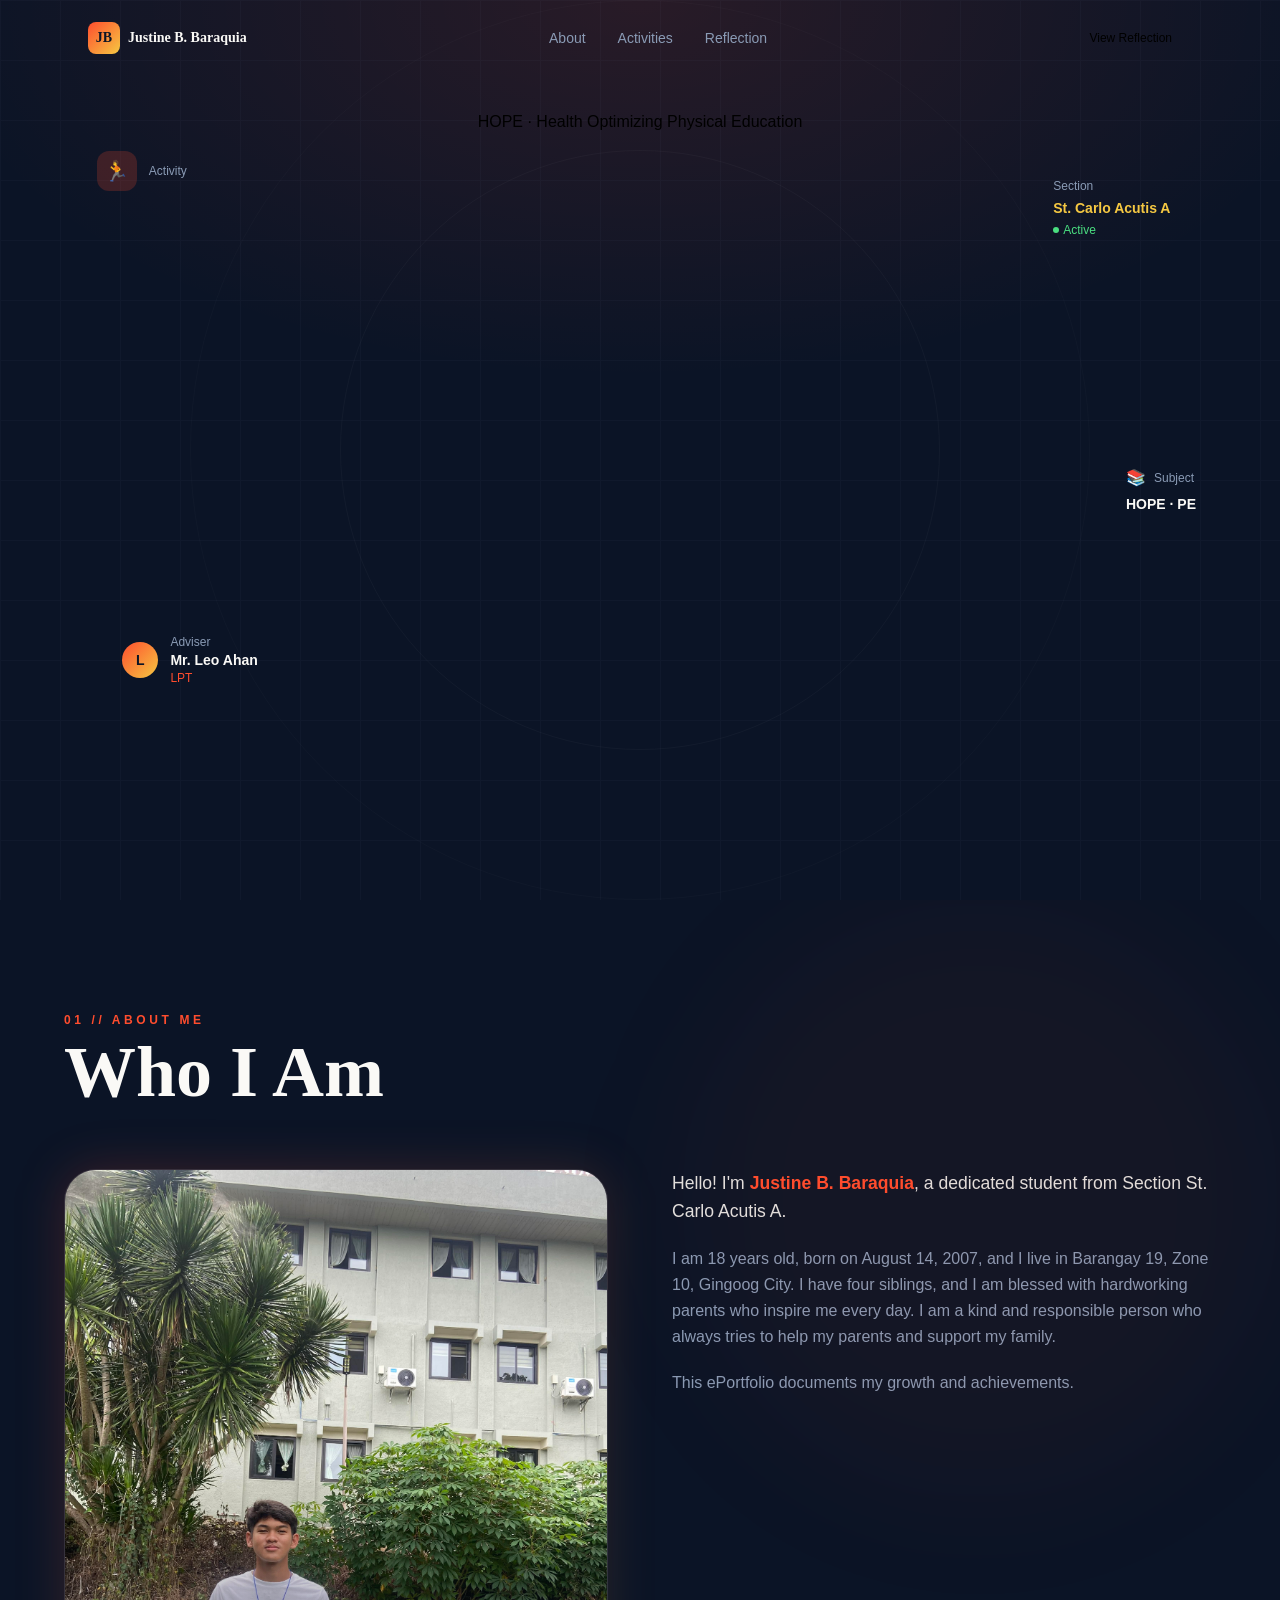
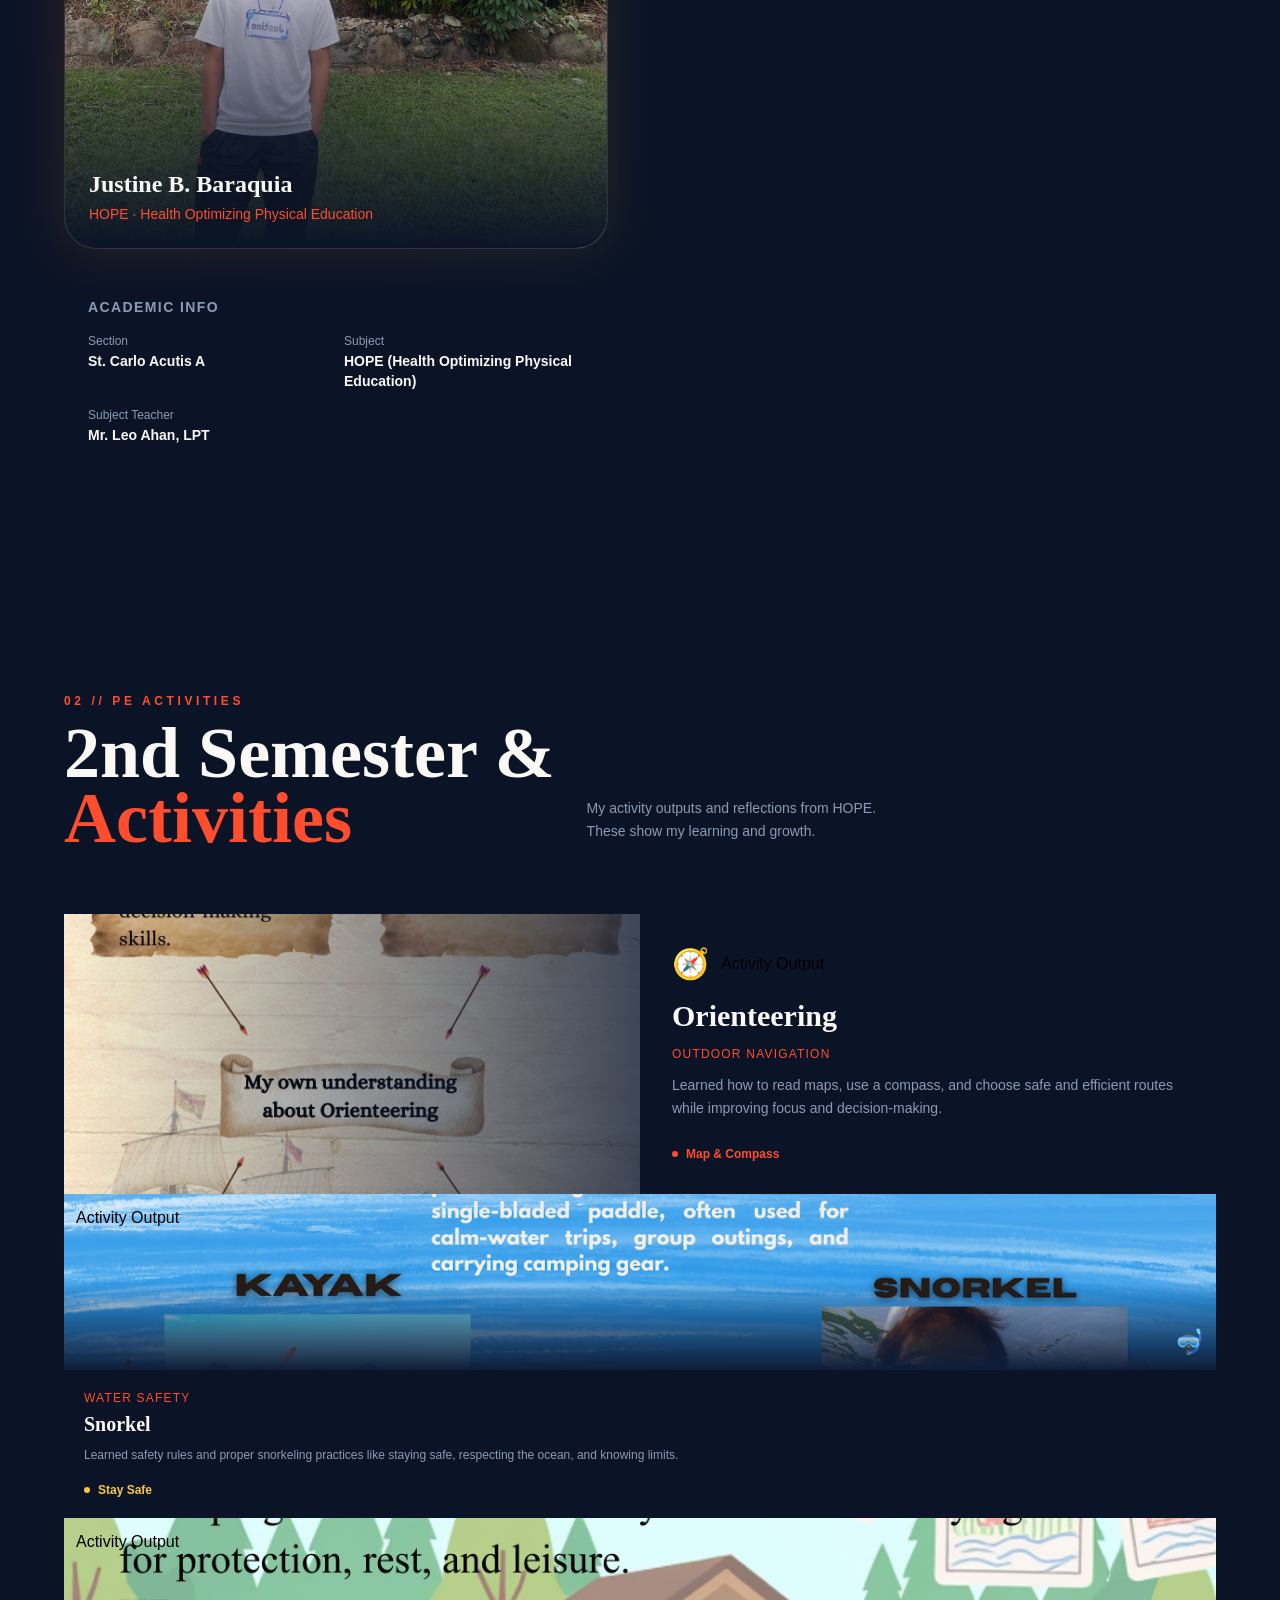
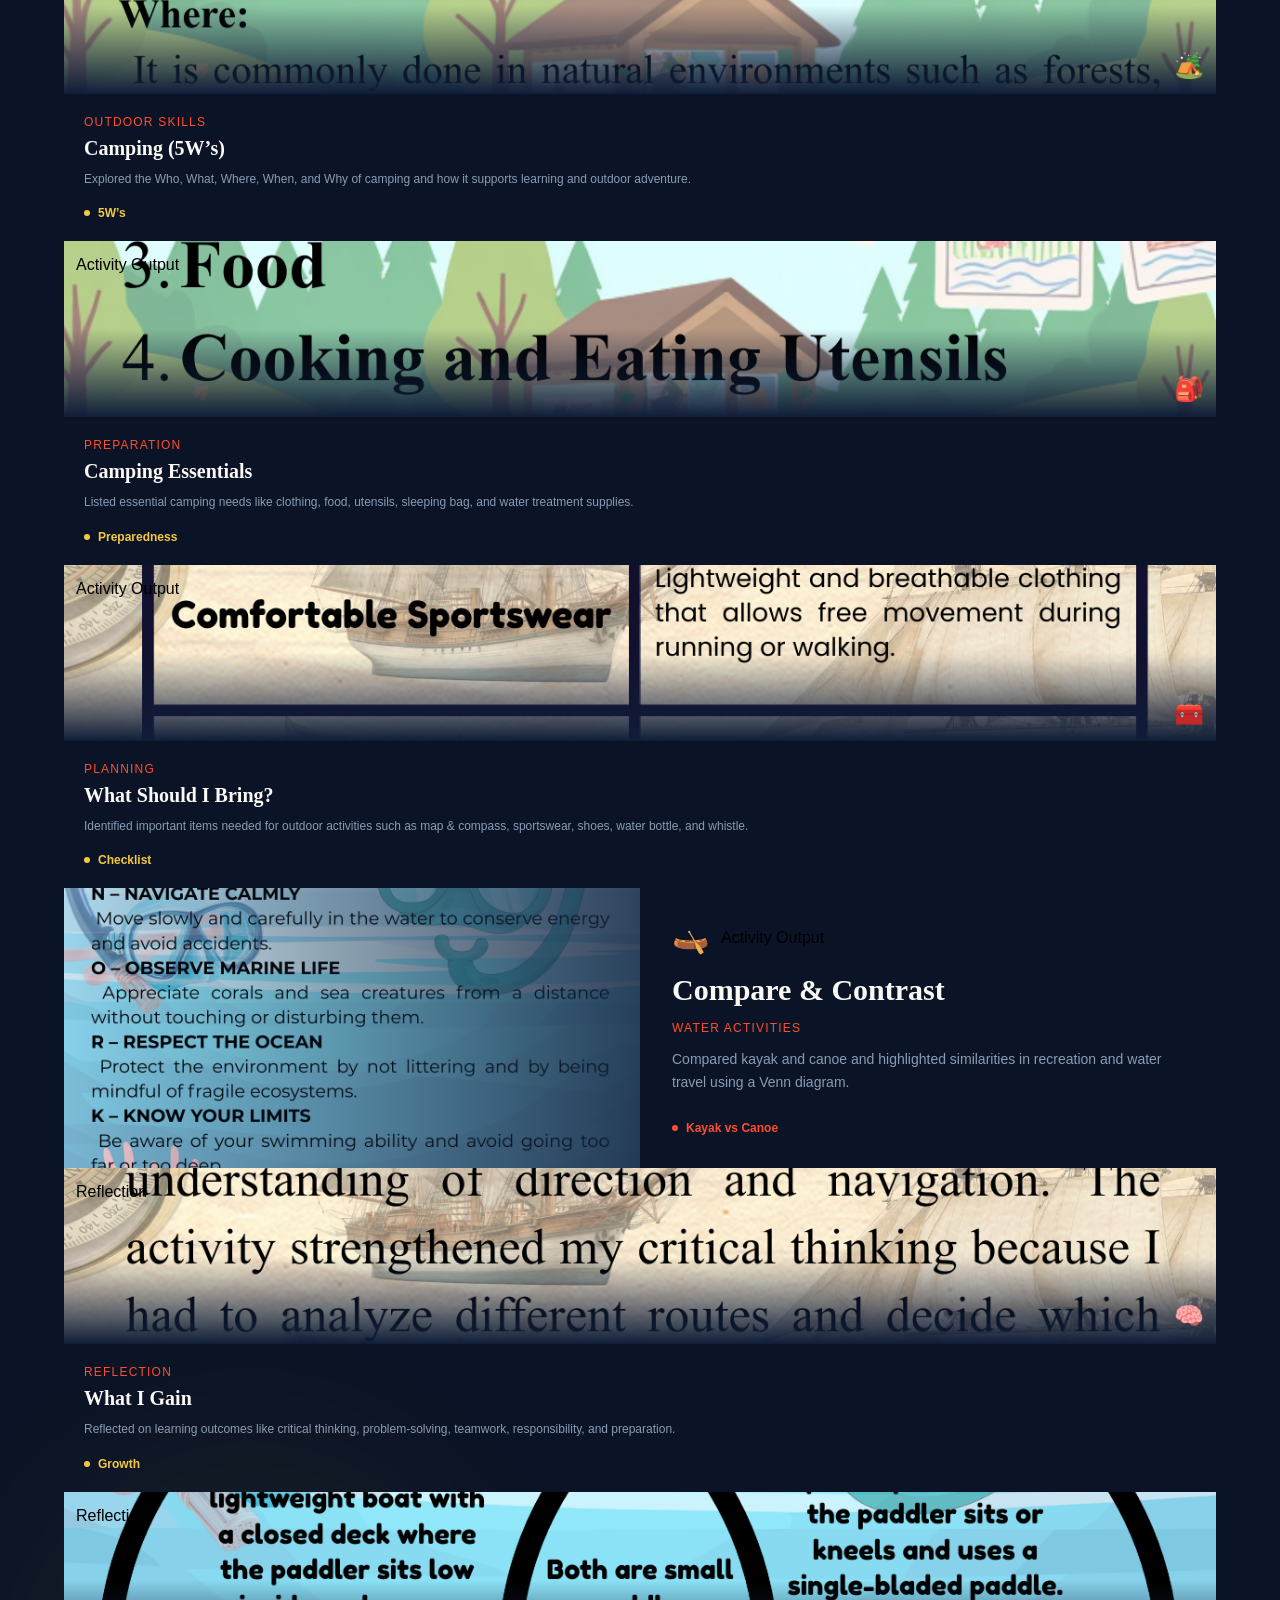
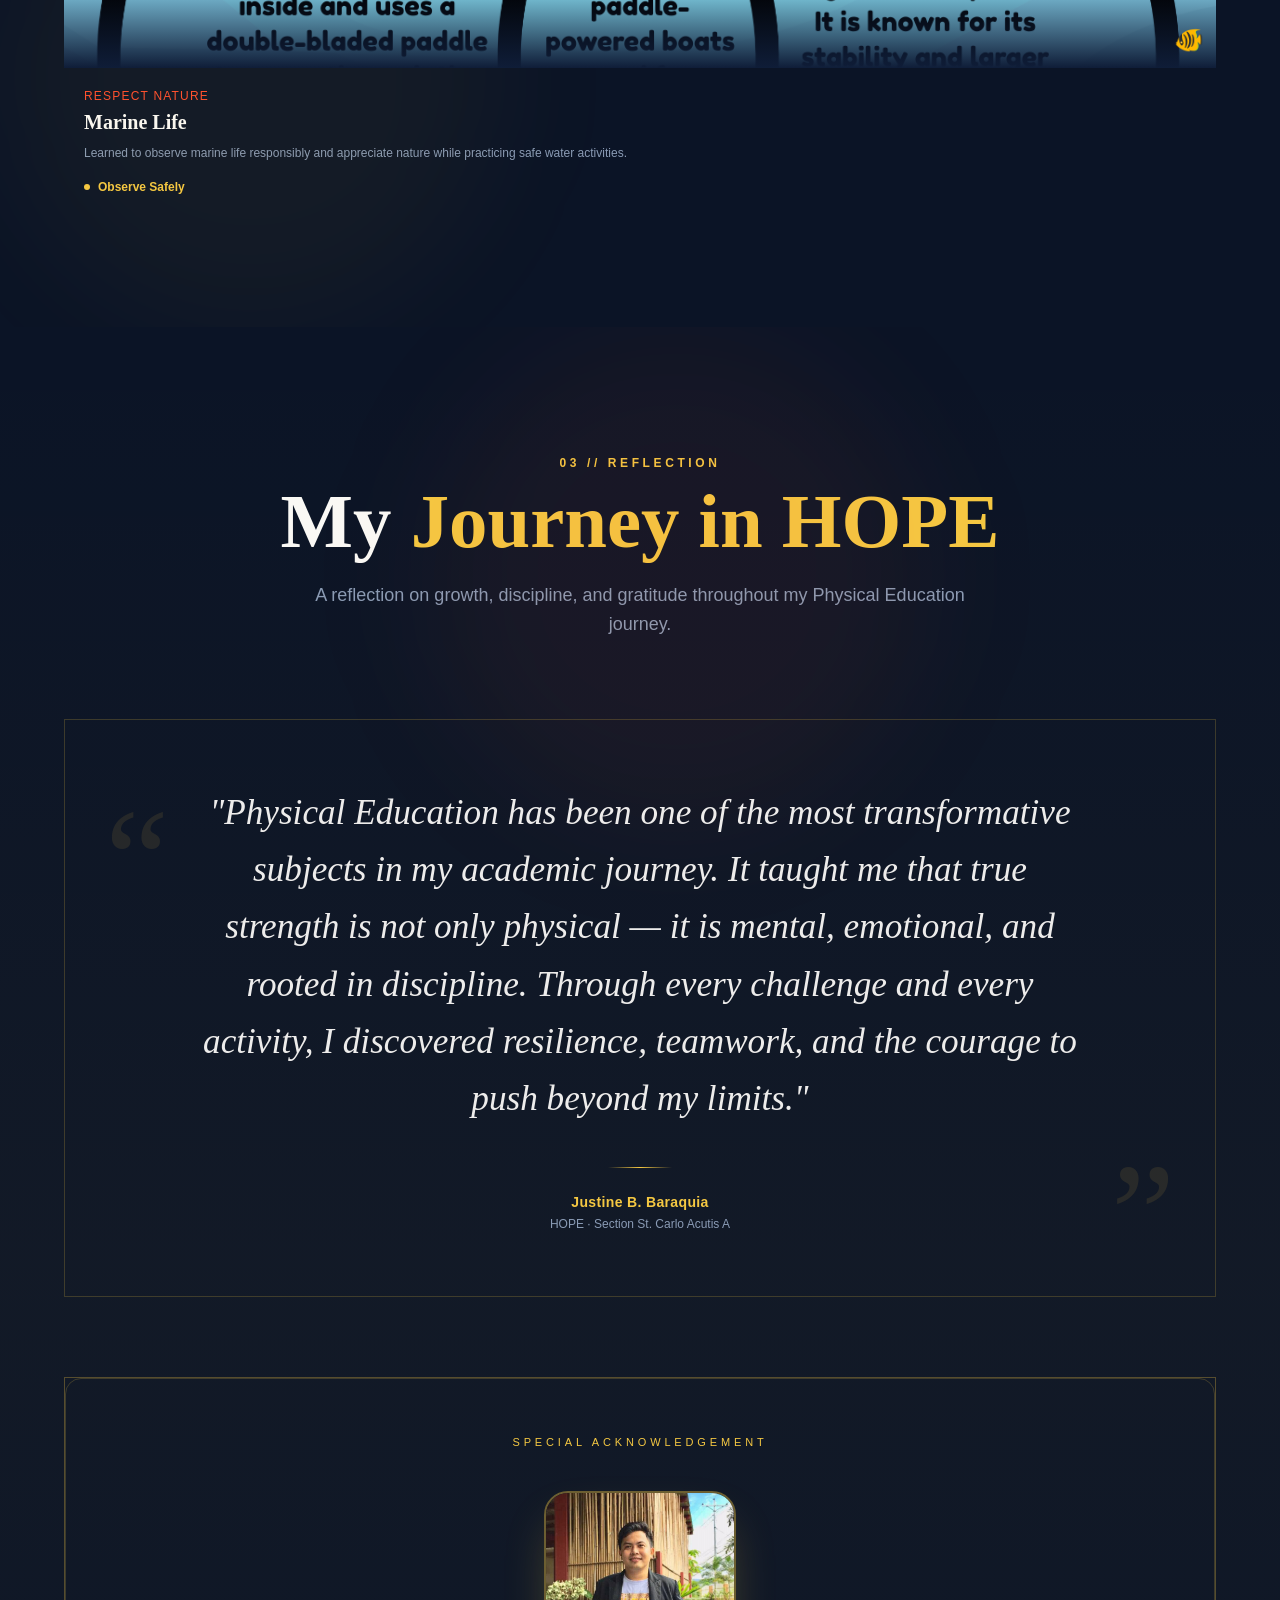
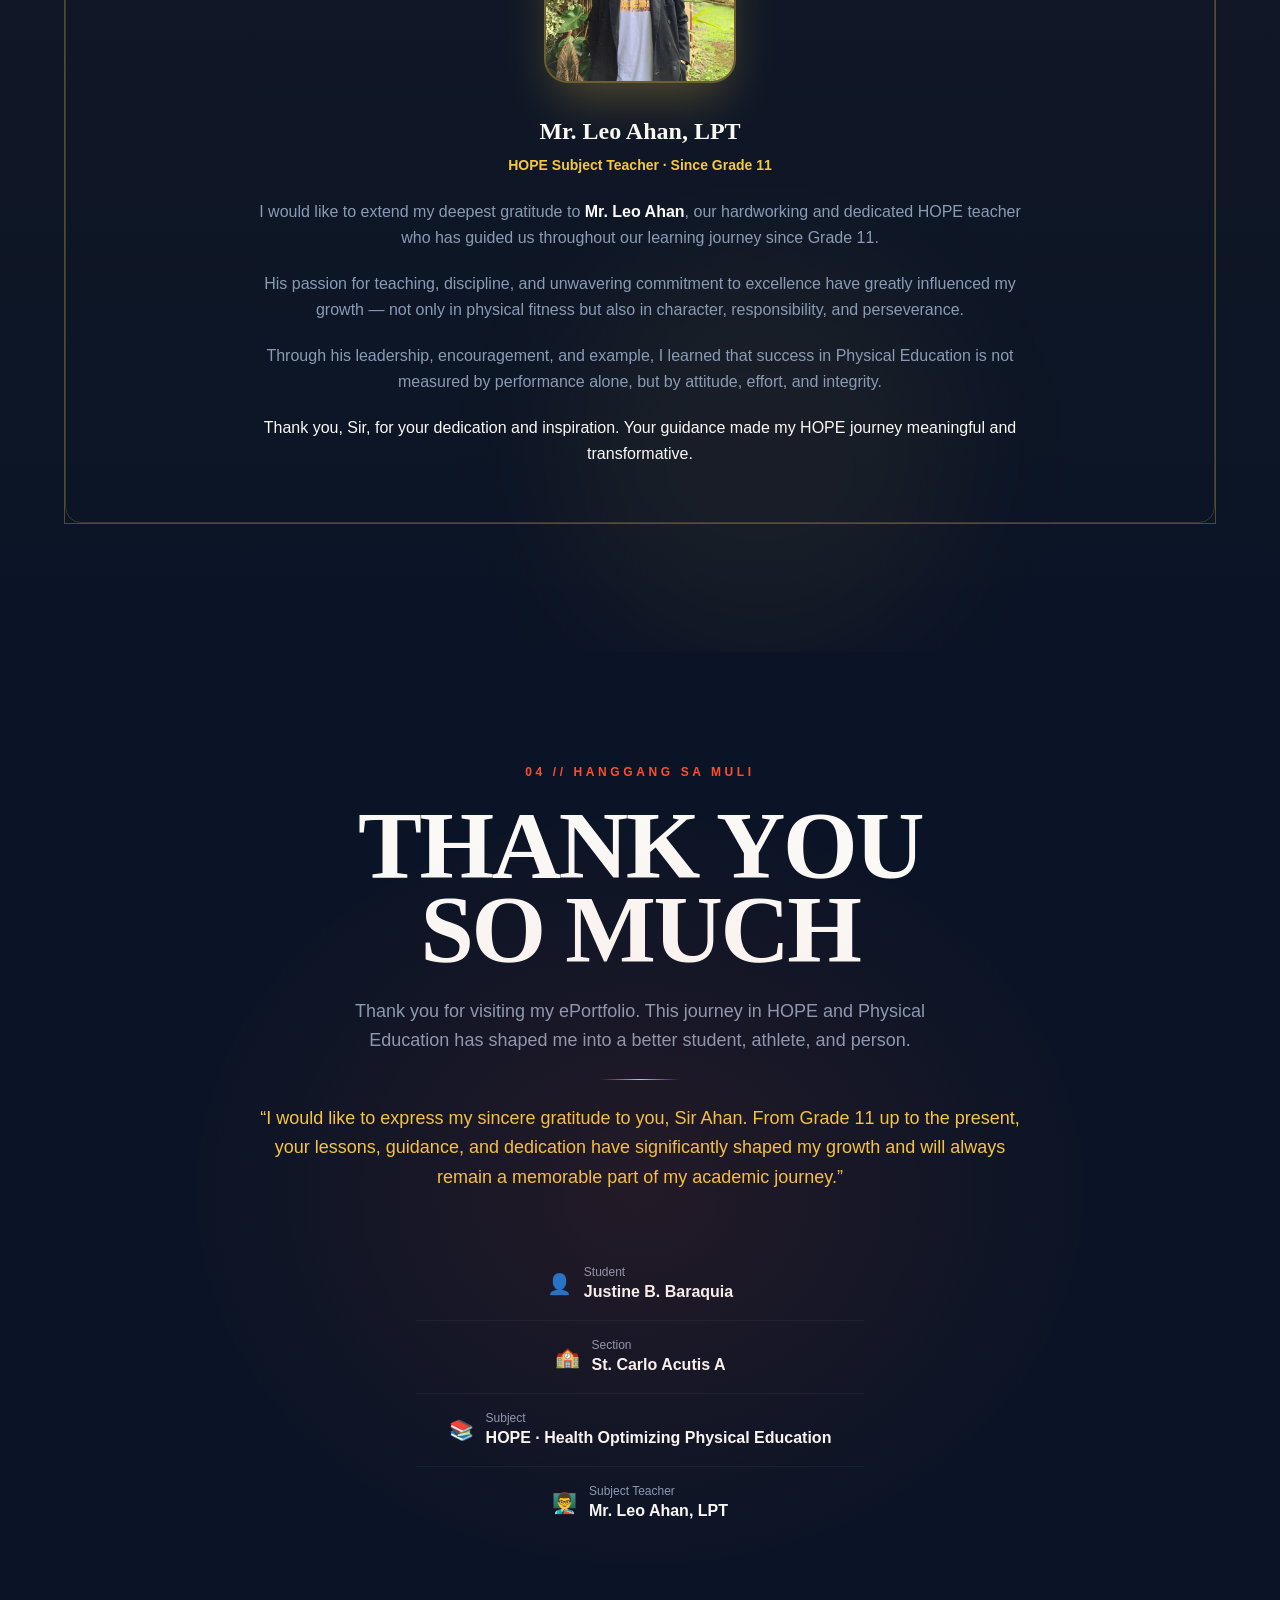
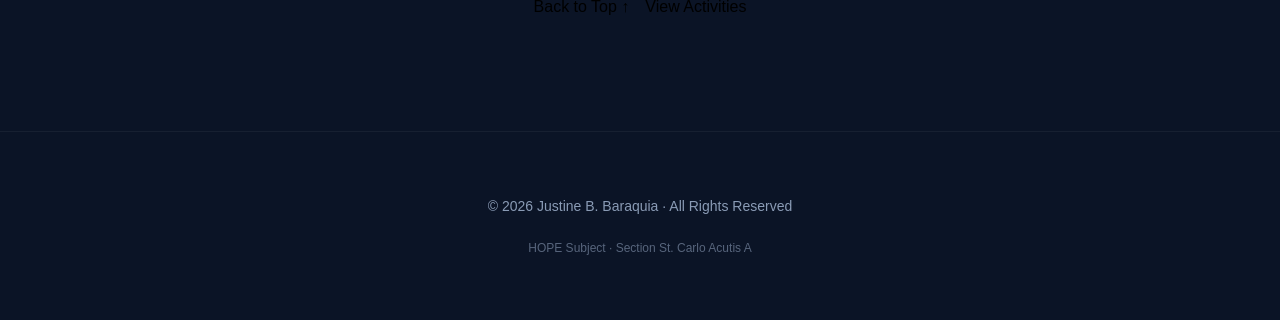
==== commit d3f52b7b: "Updates" ====
--- a/index.html
+++ b/index.html
@@ -1 +1,2 @@
-<!DOCTYPE html><html lang="en"><head><meta charSet="utf-8"/><meta name="viewport" content="width=device-width, initial-scale=1"/><link rel="preload" as="image" href="/Justine-Baraquia/assets/images/profile.jpg"/><link rel="stylesheet" href="/Justine-Baraquia/_next/static/css/0e957c249b0198d8.css" data-precedence="next"/><link rel="preload" as="script" fetchPriority="low" href="/Justine-Baraquia/_next/static/chunks/webpack-4b67c7d37d92b88e.js"/><script src="/Justine-Baraquia/_next/static/chunks/4bd1b696-42d6eb02049d68c2.js" async=""></script><script src="/Justine-Baraquia/_next/static/chunks/517-812352e7765122bb.js" async=""></script><script src="/Justine-Baraquia/_next/static/chunks/main-app-634d8a2d695c936d.js" async=""></script><script src="/Justine-Baraquia/_next/static/chunks/748-a4318d4a64961a45.js" async=""></script><script src="/Justine-Baraquia/_next/static/chunks/app/not-found-fba19cc67570f53c.js" async=""></script><script src="/Justine-Baraquia/_next/static/chunks/app/page-5bcc4af18bc4c99e.js" async=""></script><title>Justine Baraquia</title><meta name="description" content="ePortfolio of Justine Baraquia — HOPE Physical Education student, Section St. Carlo Acutis A."/><link rel="shortcut icon" href="/Justine-Baraquia/hope.ico"/><link rel="icon" href="/Justine-Baraquia/hope.ico"/><link rel="apple-touch-icon" href="/Justine-Baraquia/hope.ico"/><script src="/Justine-Baraquia/_next/static/chunks/polyfills-42372ed130431b0a.js" noModule=""></script></head><body class="min-h-screen bg-navy text-cream antialiased"><main class="relative min-h-screen overflow-hidden bg-navy"><div class="noise-overlay" aria-hidden="true"></div><nav class="fixed left-0 right-0 top-0 z-50 transition-all duration-300 bg-transparent py-5"><div class="mx-auto flex max-w-6xl items-center justify-between px-6"><a href="#top" class="flex items-center gap-3"><div class="flex h-9 w-9 items-center justify-center rounded-xl bg-coral text-sm font-bold text-white shadow-coral-glow">JB</div><span class="hidden text-sm font-semibold text-cream sm:block">Justine B. Baraquia</span></a><div class="hidden items-center gap-7 md:flex"><a href="#about" class="relative text-sm transition-colors text-muted hover:text-cream">About</a><a href="#activities" class="relative text-sm transition-colors text-muted hover:text-cream">Activities</a><a href="#stats" class="relative text-sm transition-colors text-muted hover:text-cream">Stats</a><a href="#reflection" class="relative text-sm transition-colors text-muted hover:text-cream">Reflection</a></div><div class="flex items-center gap-3"><a href="#reflection" class="btn-coral hidden sm:inline-flex">View Reflection</a><button class="flex h-10 w-10 items-center justify-center rounded-lg border border-white/10 text-cream md:hidden" aria-label="Open menu"><span class="text-lg">☰</span></button></div></div></nav><section id="top" class="relative overflow-hidden pt-28"><div class="absolute inset-0 bg-hero-gradient"></div><div class="mx-auto grid min-h-[92vh] max-w-6xl items-center gap-12 px-6 py-16 md:grid-cols-2"><div class="relative z-10"><p class="mb-4 text-sm font-semibold uppercase tracking-[0.25em] text-coral">HOPE ePortfolio</p><h1 class="mb-5 text-5xl font-bold leading-tight text-cream md:text-7xl">Justine<span class="block text-coral">Baraquia</span></h1><p class="mb-3 text-lg text-gold">St. Carlo Acutis A • HOPE Physical Education</p><p class="max-w-xl text-base leading-8 text-muted md:text-lg">A modern student portfolio presenting academic identity, physical education activities, personal growth, and reflection under the guidance of Mr. Leo Ahan, LPT.</p><div class="mt-8 flex flex-wrap gap-4"><a href="#about" class="btn-coral">Explore Portfolio</a><a href="#activities" class="btn-outline">View Activities</a></div></div><div class="relative z-10 flex justify-center"><div class="relative w-full max-w-md animate-float-slow"><div class="absolute -inset-6 rounded-[2rem] bg-coral/10 blur-2xl"></div><div class="card-panel relative overflow-hidden rounded-[2rem] p-4"><div class="overflow-hidden rounded-[1.5rem] border border-white/10 bg-navy-light"><img src="/Justine-Baraquia/assets/images/profile.jpg" alt="Justine Baraquia" class="h-[460px] w-full object-cover"/></div><div class="mt-4 rounded-2xl bg-white/5 p-4"><p class="text-sm text-muted">Student Profile</p><p class="text-xl font-semibold text-cream">Health Optimizing Physical Education</p></div></div></div></div></div></section><section id="about" class="section-wrap"><div class="section-heading"><p class="section-kicker">01 • About Me</p><h2 class="section-title">Academic Identity</h2><p class="section-copy">This section introduces the student profile, class information, and the purpose of the portfolio.</p></div><div class="grid gap-6 md:grid-cols-3"><div class="card-panel"><h3 class="card-title">Student Name</h3><p class="card-text">Justine Baraquia</p></div><div class="card-panel"><h3 class="card-title">Section</h3><p class="card-text">St. Carlo Acutis A</p></div><div class="card-panel"><h3 class="card-title">Subject Teacher</h3><p class="card-text">Mr. Leo Ahan, LPT</p></div></div><div class="mt-6 card-panel"><h3 class="card-title">Portfolio Purpose</h3><p class="card-text leading-8">This ePortfolio was created to present physical education learning experiences, participation in class activities, personal health awareness, and growth in discipline, fitness, and confidence.</p></div></section><section id="activities" class="section-wrap"><div class="section-heading"><p class="section-kicker">02 • Activities</p><h2 class="section-title">PE Learning Experiences</h2><p class="section-copy">A summary of activities and tasks that supported physical development and health awareness.</p></div><div class="grid gap-6 md:grid-cols-2"><div class="card-panel"><div class="mb-4 flex h-12 w-12 items-center justify-center rounded-2xl bg-coral/15 text-lg font-bold text-coral">1</div><h3 class="card-title">Warm-Up and Conditioning</h3><p class="card-text">Performed stretching, breathing, and movement preparation before class activities.</p></div><div class="card-panel"><div class="mb-4 flex h-12 w-12 items-center justify-center rounded-2xl bg-coral/15 text-lg font-bold text-coral">2</div><h3 class="card-title">Fitness Participation</h3><p class="card-text">Joined exercises and routines that improved endurance, flexibility, and body coordination.</p></div><div class="card-panel"><div class="mb-4 flex h-12 w-12 items-center justify-center rounded-2xl bg-coral/15 text-lg font-bold text-coral">3</div><h3 class="card-title">Health Awareness</h3><p class="card-text">Learned the importance of discipline, posture, hydration, and active living.</p></div><div class="card-panel"><div class="mb-4 flex h-12 w-12 items-center justify-center rounded-2xl bg-coral/15 text-lg font-bold text-coral">4</div><h3 class="card-title">Performance Tasks</h3><p class="card-text">Completed class outputs related to physical wellness, movement, and participation.</p></div></div></section><section id="stats" class="section-wrap"><div class="section-heading"><p class="section-kicker">03 • Progress</p><h2 class="section-title">Fitness and Growth Snapshot</h2><p class="section-copy">A quick presentation of participation, engagement, and growth indicators in HOPE.</p></div><div class="grid gap-6 md:grid-cols-4"><div class="card-panel text-center"><p class="mb-3 text-3xl font-bold text-coral">95%</p><p class="text-sm uppercase tracking-[0.2em] text-muted">Participation</p></div><div class="card-panel text-center"><p class="mb-3 text-3xl font-bold text-coral">Excellent</p><p class="text-sm uppercase tracking-[0.2em] text-muted">Discipline</p></div><div class="card-panel text-center"><p class="mb-3 text-3xl font-bold text-coral">High</p><p class="text-sm uppercase tracking-[0.2em] text-muted">Consistency</p></div><div class="card-panel text-center"><p class="mb-3 text-3xl font-bold text-coral">Active</p><p class="text-sm uppercase tracking-[0.2em] text-muted">Engagement</p></div></div></section><section id="reflection" class="section-wrap"><div class="section-heading"><p class="section-kicker">04 • Reflection</p><h2 class="section-title">What I Learned in HOPE</h2><p class="section-copy">Personal reflection on fitness, wellness, and values gained through physical education.</p></div><div class="card-panel"><p class="card-text leading-9 text-lg">Through HOPE, I learned that physical education is not only about movement but also about discipline, self-care, and responsibility. The subject helped me appreciate the importance of exercise, proper preparation, and maintaining a healthy lifestyle. It also taught me that consistent participation builds confidence, improves focus, and supports overall well-being. Because of these experiences, I became more aware of how health and fitness play an important role in daily life.</p></div></section><section class="section-wrap pt-0"><div class="card-panel border border-coral/20 bg-gradient-to-r from-coral/10 to-gold/10 text-center"><p class="mb-3 text-sm font-semibold uppercase tracking-[0.3em] text-coral">Thank you for visiting</p><h2 class="mb-4 text-3xl font-bold text-cream md:text-4xl">A portfolio built with learning, effort, and growth</h2><p class="mx-auto max-w-2xl text-muted">This project highlights class participation, reflection, and personal development in Health Optimizing Physical Education.</p></div></section><footer class="border-t border-white/10 bg-navy-mid"><div class="mx-auto max-w-6xl px-6 py-8 text-center"><p class="text-sm text-muted">© 2026 Justine Baraquia • HOPE ePortfolio</p></div></footer></main><script src="/Justine-Baraquia/_next/static/chunks/webpack-4b67c7d37d92b88e.js" async=""></script><script>(self.__next_f=self.__next_f||[]).push([0])</script><script>self.__next_f.push([1,"1:\"$Sreact.fragment\"\n2:I[5244,[],\"\"]\n3:I[3866,[],\"\"]\n4:I[231,[\"748\",\"static/chunks/748-a4318d4a64961a45.js\",\"345\",\"static/chunks/app/not-found-fba19cc67570f53c.js\"],\"default\"]\n5:I[480,[\"974\",\"static/chunks/app/page-5bcc4af18bc4c99e.js\"],\"default\"]\n6:I[6213,[],\"OutletBoundary\"]\n8:I[6213,[],\"MetadataBoundary\"]\na:I[6213,[],\"ViewportBoundary\"]\nc:I[4835,[],\"\"]\n:HL[\"/Justine-Baraquia/_next/static/css/0e957c249b0198d8.css\",\"style\"]\n"])</script><script>self.__next_f.push([1,"0:{\"P\":null,\"b\":\"NeLRmI0Dm04r1nhSDIvjd\",\"p\":\"/Justine-Baraquia\",\"c\":[\"\",\"\"],\"i\":false,\"f\":[[[\"\",{\"children\":[\"__PAGE__\",{}]},\"$undefined\",\"$undefined\",true],[\"\",[\"$\",\"$1\",\"c\",{\"children\":[[[\"$\",\"link\",\"0\",{\"rel\":\"stylesheet\",\"href\":\"/Justine-Baraquia/_next/static/css/0e957c249b0198d8.css\",\"precedence\":\"next\",\"crossOrigin\":\"$undefined\",\"nonce\":\"$undefined\"}]],[\"$\",\"html\",null,{\"lang\":\"en\",\"children\":[\"$\",\"body\",null,{\"className\":\"min-h-screen bg-navy text-cream antialiased\",\"children\":[\"$\",\"$L2\",null,{\"parallelRouterKey\":\"children\",\"segmentPath\":[\"children\"],\"error\":\"$undefined\",\"errorStyles\":\"$undefined\",\"errorScripts\":\"$undefined\",\"template\":[\"$\",\"$L3\",null,{}],\"templateStyles\":\"$undefined\",\"templateScripts\":\"$undefined\",\"notFound\":[[],[\"$\",\"$L4\",null,{}]],\"forbidden\":\"$undefined\",\"unauthorized\":\"$undefined\"}]}]}]]}],{\"children\":[\"__PAGE__\",[\"$\",\"$1\",\"c\",{\"children\":[[\"$\",\"main\",null,{\"className\":\"relative min-h-screen overflow-hidden bg-navy\",\"children\":[[\"$\",\"div\",null,{\"className\":\"noise-overlay\",\"aria-hidden\":\"true\"}],[\"$\",\"$L5\",null,{}],[\"$\",\"section\",null,{\"id\":\"top\",\"className\":\"relative overflow-hidden pt-28\",\"children\":[[\"$\",\"div\",null,{\"className\":\"absolute inset-0 bg-hero-gradient\"}],[\"$\",\"div\",null,{\"className\":\"mx-auto grid min-h-[92vh] max-w-6xl items-center gap-12 px-6 py-16 md:grid-cols-2\",\"children\":[[\"$\",\"div\",null,{\"className\":\"relative z-10\",\"children\":[[\"$\",\"p\",null,{\"className\":\"mb-4 text-sm font-semibold uppercase tracking-[0.25em] text-coral\",\"children\":\"HOPE ePortfolio\"}],[\"$\",\"h1\",null,{\"className\":\"mb-5 text-5xl font-bold leading-tight text-cream md:text-7xl\",\"children\":[\"Justine\",[\"$\",\"span\",null,{\"className\":\"block text-coral\",\"children\":\"Baraquia\"}]]}],[\"$\",\"p\",null,{\"className\":\"mb-3 text-lg text-gold\",\"children\":\"St. Carlo Acutis A • HOPE Physical Education\"}],[\"$\",\"p\",null,{\"className\":\"max-w-xl text-base leading-8 text-muted md:text-lg\",\"children\":\"A modern student portfolio presenting academic identity, physical education activities, personal growth, and reflection under the guidance of Mr. Leo Ahan, LPT.\"}],[\"$\",\"div\",null,{\"className\":\"mt-8 flex flex-wrap gap-4\",\"children\":[[\"$\",\"a\",null,{\"href\":\"#about\",\"className\":\"btn-coral\",\"children\":\"Explore Portfolio\"}],[\"$\",\"a\",null,{\"href\":\"#activities\",\"className\":\"btn-outline\",\"children\":\"View Activities\"}]]}]]}],[\"$\",\"div\",null,{\"className\":\"relative z-10 flex justify-center\",\"children\":[\"$\",\"div\",null,{\"className\":\"relative w-full max-w-md animate-float-slow\",\"children\":[[\"$\",\"div\",null,{\"className\":\"absolute -inset-6 rounded-[2rem] bg-coral/10 blur-2xl\"}],[\"$\",\"div\",null,{\"className\":\"card-panel relative overflow-hidden rounded-[2rem] p-4\",\"children\":[[\"$\",\"div\",null,{\"className\":\"overflow-hidden rounded-[1.5rem] border border-white/10 bg-navy-light\",\"children\":[\"$\",\"img\",null,{\"src\":\"/Justine-Baraquia/assets/images/profile.jpg\",\"alt\":\"Justine Baraquia\",\"className\":\"h-[460px] w-full object-cover\"}]}],[\"$\",\"div\",null,{\"className\":\"mt-4 rounded-2xl bg-white/5 p-4\",\"children\":[[\"$\",\"p\",null,{\"className\":\"text-sm text-muted\",\"children\":\"Student Profile\"}],[\"$\",\"p\",null,{\"className\":\"text-xl font-semibold text-cream\",\"children\":\"Health Optimizing Physical Education\"}]]}]]}]]}]}]]}]]}],[\"$\",\"section\",null,{\"id\":\"about\",\"className\":\"section-wrap\",\"children\":[[\"$\",\"div\",null,{\"className\":\"section-heading\",\"children\":[[\"$\",\"p\",null,{\"className\":\"section-kicker\",\"children\":\"01 • About Me\"}],[\"$\",\"h2\",null,{\"className\":\"section-title\",\"children\":\"Academic Identity\"}],[\"$\",\"p\",null,{\"className\":\"section-copy\",\"children\":\"This section introduces the student profile, class information, and the purpose of the portfolio.\"}]]}],[\"$\",\"div\",null,{\"className\":\"grid gap-6 md:grid-cols-3\",\"children\":[[\"$\",\"div\",null,{\"className\":\"card-panel\",\"children\":[[\"$\",\"h3\",null,{\"className\":\"card-title\",\"children\":\"Student Name\"}],[\"$\",\"p\",null,{\"className\":\"card-text\",\"children\":\"Justine Baraquia\"}]]}],[\"$\",\"div\",null,{\"className\":\"card-panel\",\"children\":[[\"$\",\"h3\",null,{\"className\":\"card-title\",\"children\":\"Section\"}],[\"$\",\"p\",null,{\"className\":\"card-text\",\"children\":\"St. Carlo Acutis A\"}]]}],[\"$\",\"div\",null,{\"className\":\"card-panel\",\"children\":[[\"$\",\"h3\",null,{\"className\":\"card-title\",\"children\":\"Subject Teacher\"}],[\"$\",\"p\",null,{\"className\":\"card-text\",\"children\":\"Mr. Leo Ahan, LPT\"}]]}]]}],[\"$\",\"div\",null,{\"className\":\"mt-6 card-panel\",\"children\":[[\"$\",\"h3\",null,{\"className\":\"card-title\",\"children\":\"Portfolio Purpose\"}],[\"$\",\"p\",null,{\"className\":\"card-text leading-8\",\"children\":\"This ePortfolio was created to present physical education learning experiences, participation in class activities, personal health awareness, and growth in discipline, fitness, and confidence.\"}]]}]]}],[\"$\",\"section\",null,{\"id\":\"activities\",\"className\":\"section-wrap\",\"children\":[[\"$\",\"div\",null,{\"className\":\"section-heading\",\"children\":[[\"$\",\"p\",null,{\"className\":\"section-kicker\",\"children\":\"02 • Activities\"}],[\"$\",\"h2\",null,{\"className\":\"section-title\",\"children\":\"PE Learning Experiences\"}],[\"$\",\"p\",null,{\"className\":\"section-copy\",\"children\":\"A summary of activities and tasks that supported physical development and health awareness.\"}]]}],[\"$\",\"div\",null,{\"className\":\"grid gap-6 md:grid-cols-2\",\"children\":[[\"$\",\"div\",\"Warm-Up and Conditioning\",{\"className\":\"card-panel\",\"children\":[[\"$\",\"div\",null,{\"className\":\"mb-4 flex h-12 w-12 items-center justify-center rounded-2xl bg-coral/15 text-lg font-bold text-coral\",\"children\":1}],[\"$\",\"h3\",null,{\"className\":\"card-title\",\"children\":\"Warm-Up and Conditioning\"}],[\"$\",\"p\",null,{\"className\":\"card-text\",\"children\":\"Performed stretching, breathing, and movement preparation before class activities.\"}]]}],[\"$\",\"div\",\"Fitness Participation\",{\"className\":\"card-panel\",\"children\":[[\"$\",\"div\",null,{\"className\":\"mb-4 flex h-12 w-12 items-center justify-center rounded-2xl bg-coral/15 text-lg font-bold text-coral\",\"children\":2}],[\"$\",\"h3\",null,{\"className\":\"card-title\",\"children\":\"Fitness Participation\"}],[\"$\",\"p\",null,{\"className\":\"card-text\",\"children\":\"Joined exercises and routines that improved endurance, flexibility, and body coordination.\"}]]}],[\"$\",\"div\",\"Health Awareness\",{\"className\":\"card-panel\",\"children\":[[\"$\",\"div\",null,{\"className\":\"mb-4 flex h-12 w-12 items-center justify-center rounded-2xl bg-coral/15 text-lg font-bold text-coral\",\"children\":3}],[\"$\",\"h3\",null,{\"className\":\"card-title\",\"children\":\"Health Awareness\"}],[\"$\",\"p\",null,{\"className\":\"card-text\",\"children\":\"Learned the importance of discipline, posture, hydration, and active living.\"}]]}],[\"$\",\"div\",\"Performance Tasks\",{\"className\":\"card-panel\",\"children\":[[\"$\",\"div\",null,{\"className\":\"mb-4 flex h-12 w-12 items-center justify-center rounded-2xl bg-coral/15 text-lg font-bold text-coral\",\"children\":4}],[\"$\",\"h3\",null,{\"className\":\"card-title\",\"children\":\"Performance Tasks\"}],[\"$\",\"p\",null,{\"className\":\"card-text\",\"children\":\"Completed class outputs related to physical wellness, movement, and participation.\"}]]}]]}]]}],[\"$\",\"section\",null,{\"id\":\"stats\",\"className\":\"section-wrap\",\"children\":[[\"$\",\"div\",null,{\"className\":\"section-heading\",\"children\":[[\"$\",\"p\",null,{\"className\":\"section-kicker\",\"children\":\"03 • Progress\"}],[\"$\",\"h2\",null,{\"className\":\"section-title\",\"children\":\"Fitness and Growth Snapshot\"}],[\"$\",\"p\",null,{\"className\":\"section-copy\",\"children\":\"A quick presentation of participation, engagement, and growth indicators in HOPE.\"}]]}],[\"$\",\"div\",null,{\"className\":\"grid gap-6 md:grid-cols-4\",\"children\":[[\"$\",\"div\",\"Participation\",{\"className\":\"card-panel text-center\",\"children\":[[\"$\",\"p\",null,{\"className\":\"mb-3 text-3xl font-bold text-coral\",\"children\":\"95%\"}],[\"$\",\"p\",null,{\"className\":\"text-sm uppercase tracking-[0.2em] text-muted\",\"children\":\"Participation\"}]]}],[\"$\",\"div\",\"Discipline\",{\"className\":\"card-panel text-center\",\"children\":[[\"$\",\"p\",null,{\"className\":\"mb-3 text-3xl font-bold text-coral\",\"children\":\"Excellent\"}],[\"$\",\"p\",null,{\"className\":\"text-sm uppercase tracking-[0.2em] text-muted\",\"children\":\"Discipline\"}]]}],[\"$\",\"div\",\"Consistency\",{\"className\":\"card-panel text-center\",\"children\":[[\"$\",\"p\",null,{\"className\":\"mb-3 text-3xl font-bold text-coral\",\"children\":\"High\"}],[\"$\",\"p\",null,{\"className\":\"text-sm uppercase tracking-[0.2em] text-muted\",\"children\":\"Consistency\"}]]}],[\"$\",\"div\",\"Engagement\",{\"className\":\"card-panel text-center\",\"children\":[[\"$\",\"p\",null,{\"className\":\"mb-3 text-3xl font-bold text-coral\",\"children\":\"Active\"}],[\"$\",\"p\",null,{\"className\":\"text-sm uppercase tracking-[0.2em] text-muted\",\"children\":\"Engagement\"}]]}]]}]]}],[\"$\",\"section\",null,{\"id\":\"reflection\",\"className\":\"section-wrap\",\"children\":[[\"$\",\"div\",null,{\"className\":\"section-heading\",\"children\":[[\"$\",\"p\",null,{\"className\":\"section-kicker\",\"children\":\"04 • Reflection\"}],[\"$\",\"h2\",null,{\"className\":\"section-title\",\"children\":\"What I Learned in HOPE\"}],[\"$\",\"p\",null,{\"className\":\"section-copy\",\"children\":\"Personal reflection on fitness, wellness, and values gained through physical education.\"}]]}],[\"$\",\"div\",null,{\"className\":\"card-panel\",\"children\":[\"$\",\"p\",null,{\"className\":\"card-text leading-9 text-lg\",\"children\":\"Through HOPE, I learned that physical education is not only about movement but also about discipline, self-care, and responsibility. The subject helped me appreciate the importance of exercise, proper preparation, and maintaining a healthy lifestyle. It also taught me that consistent participation builds confidence, improves focus, and supports overall well-being. Because of these experiences, I became more aware of how health and fitness play an important role in daily life.\"}]}]]}],[\"$\",\"section\",null,{\"className\":\"section-wrap pt-0\",\"children\":[\"$\",\"div\",null,{\"className\":\"card-panel border border-coral/20 bg-gradient-to-r from-coral/10 to-gold/10 text-center\",\"children\":[[\"$\",\"p\",null,{\"className\":\"mb-3 text-sm font-semibold uppercase tracking-[0.3em] text-coral\",\"children\":\"Thank you for visiting\"}],[\"$\",\"h2\",null,{\"className\":\"mb-4 text-3xl font-bold text-cream md:text-4xl\",\"children\":\"A portfolio built with learning, effort, and growth\"}],[\"$\",\"p\",null,{\"className\":\"mx-auto max-w-2xl text-muted\",\"children\":\"This project highlights class participation, reflection, and personal development in Health Optimizing Physical Education.\"}]]}]}],[\"$\",\"footer\",null,{\"className\":\"border-t border-white/10 bg-navy-mid\",\"children\":[\"$\",\"div\",null,{\"className\":\"mx-auto max-w-6xl px-6 py-8 text-center\",\"children\":[\"$\",\"p\",null,{\"className\":\"text-sm text-muted\",\"children\":\"© 2026 Justine Baraquia • HOPE ePortfolio\"}]}]}]]}],null,[\"$\",\"$L6\",null,{\"children\":\"$L7\"}]]}],{},null,false]},null,false],[\"$\",\"$1\",\"h\",{\"children\":[null,[\"$\",\"$1\",\"9RGS6-RQe8sZizA9E-PUE\",{\"children\":[[\"$\",\"$L8\",null,{\"children\":\"$L9\"}],[\"$\",\"$La\",null,{\"children\":\"$Lb\"}],null]}]]}],false]],\"m\":\"$undefined\",\"G\":[\"$c\",\"$undefined\"],\"s\":false,\"S\":true}\n"])</script><script>self.__next_f.push([1,"b:[[\"$\",\"meta\",\"0\",{\"name\":\"viewport\",\"content\":\"width=device-width, initial-scale=1\"}]]\n9:[[\"$\",\"meta\",\"0\",{\"charSet\":\"utf-8\"}],[\"$\",\"title\",\"1\",{\"children\":\"Justine Baraquia\"}],[\"$\",\"meta\",\"2\",{\"name\":\"description\",\"content\":\"ePortfolio of Justine Baraquia — HOPE Physical Education student, Section St. Carlo Acutis A.\"}],[\"$\",\"link\",\"3\",{\"rel\":\"shortcut icon\",\"href\":\"/Justine-Baraquia/hope.ico\"}],[\"$\",\"link\",\"4\",{\"rel\":\"icon\",\"href\":\"/Justine-Baraquia/hope.ico\"}],[\"$\",\"link\",\"5\",{\"rel\":\"apple-touch-icon\",\"href\":\"/Justine-Baraquia/hope.ico\"}]]\n"])</script><script>self.__next_f.push([1,"7:null\n"])</script></body></html>+<!DOCTYPE html><html lang="en"><head><meta charSet="utf-8"/><meta name="viewport" content="width=device-width, initial-scale=1"/><link rel="preload" as="image" href="/assets/images/justine.jpg"/><link rel="preload" as="image" href="/assets/activities/orienteering1.png"/><link rel="preload" as="image" href="/assets/activities/snorkel1.png"/><link rel="stylesheet" href="/_next/static/css/8ece79f83fb1c7dc.css" data-precedence="next"/><link rel="preload" as="script" fetchPriority="low" href="/_next/static/chunks/webpack-dcf04a766f5468e7.js"/><script src="/_next/static/chunks/4bd1b696-e5920c245d69db0d.js" async=""></script><script src="/_next/static/chunks/517-26845a05ea3adb2d.js" async=""></script><script src="/_next/static/chunks/main-app-634d8a2d695c936d.js" async=""></script><script src="/_next/static/chunks/748-65f773d165046f9a.js" async=""></script><script src="/_next/static/chunks/app/not-found-9d9240fdabee0e69.js" async=""></script><script src="/_next/static/chunks/565-0ec64672f11db0b8.js" async=""></script><script src="/_next/static/chunks/605-5a22d81969f28b47.js" async=""></script><script src="/_next/static/chunks/app/page-40aaf321c179c9b3.js" async=""></script><title>Justine Baraquia</title><meta name="description" content="ePortfolio of Justine Baraquia — HOPE Physical Education student, Section St. Carlo Acutis A."/><link rel="shortcut icon" href="/Justine-Barquia/hope.ico"/><link rel="icon" href="/Justine-Barquia/hope.ico"/><link rel="apple-touch-icon" href="/Justine-Barquia/hope.ico"/><script src="/_next/static/chunks/polyfills-42372ed130431b0a.js" noModule=""></script></head><body class="min-h-screen"><main class="relative min-h-screen bg-navy overflow-hidden"><div class="noise-overlay" aria-hidden="true"></div><nav class="fixed top-0 left-0 right-0 z-50 transition-all duration-500 py-5 bg-transparent" aria-label="Main navigation"><div class="max-w-6xl mx-auto px-6 flex items-center justify-between"><a href="#" class="flex items-center gap-2 group" aria-label="Justine B. Baraquia Portfolio"><div class="w-8 h-8 rounded-lg bg-gradient-to-br from-coral to-gold flex items-center justify-center"><span class="text-navy font-display font-black text-sm">JB</span></div><span class="font-display font-bold text-cream text-sm hidden sm:block group-hover:text-coral transition-colors">Justine B. Baraquia</span></a><div class="hidden md:flex items-center gap-8"><a href="#about" class="text-sm font-medium transition-all duration-300 hover:text-coral relative text-muted">About</a><a href="#activities" class="text-sm font-medium transition-all duration-300 hover:text-coral relative text-muted">Activities</a><a href="#reflection" class="text-sm font-medium transition-all duration-300 hover:text-coral relative text-muted">Reflection</a></div><div class="flex items-center gap-3"><a href="#reflection" class="hidden sm:block btn-coral py-2.5 px-5 text-xs">View Reflection</a><button class="md:hidden w-10 h-10 rounded-lg border border-white/10 flex items-center justify-center text-muted hover:text-coral transition-colors" aria-label="Open menu"><svg width="18" height="18" viewBox="0 0 24 24" fill="none" stroke="currentColor" stroke-width="2"><path d="M3 12h18M3 6h18M3 18h18"></path></svg></button></div></div></nav><section class="relative min-h-screen flex items-center justify-center overflow-hidden px-6 pt-24 pb-16" aria-label="Hero section"><div class="absolute inset-0 bg-hero-gradient pointer-events-none"></div><div class="absolute inset-0 pointer-events-none opacity-[0.04]" style="background-image:linear-gradient(rgba(138,155,181,1) 1px, transparent 1px),
+            linear-gradient(90deg, rgba(138,155,181,1) 1px, transparent 1px);background-size:60px 60px"></div><div class="absolute top-1/2 left-1/2 -translate-x-1/2 -translate-y-1/2 pointer-events-none"><div class="w-[600px] h-[600px] rounded-full border border-white/[0.03]" style="position:absolute;top:50%;left:50%;transform:translate(-50%, -50%)"></div><div class="w-[900px] h-[900px] rounded-full border border-white/[0.02]" style="position:absolute;top:50%;left:50%;transform:translate(-50%, -50%)"></div></div><div data-parallax="2" class="animate-float-slow absolute top-[15%] left-[6%] hidden lg:block" style="transition:transform 0.1s linear"><div class="glass-card px-5 py-4 flex items-center gap-3 animate-pulse-glow"><div class="w-10 h-10 rounded-xl bg-coral/20 flex items-center justify-center"><span class="text-xl">🏃</span></div><div><p class="text-xs text-muted font-medium">Activity</p></div></div></div><div data-parallax="1.5" class="animate-float-medium absolute top-[18%] right-[7%] hidden lg:block" style="transition:transform 0.1s linear;animation-delay:1.5s"><div class="glass-card px-5 py-4"><p class="text-xs text-muted mb-1">Section</p><p class="text-sm font-bold text-gold">St. Carlo Acutis A</p><div class="flex items-center gap-1 mt-1"><div class="w-1.5 h-1.5 rounded-full bg-green-400 animate-pulse"></div><span class="text-xs text-green-400">Active</span></div></div></div><div data-parallax="2.5" class="animate-float-slow absolute top-[45%] left-[4%] hidden xl:block" style="transition:transform 0.1s linear;animation-delay:2s"><div class="glass-card p-5 text-center animate-pulse-gold"></div></div><div data-parallax="1.8" class="animate-float-fast absolute top-[50%] right-[5%] hidden xl:block" style="transition:transform 0.1s linear;animation-delay:0.8s"><div class="glass-card px-5 py-4"><div class="flex items-center gap-2 mb-1"><span class="text-base">📚</span><p class="text-xs text-muted">Subject</p></div><p class="text-sm font-bold text-cream">HOPE · PE</p></div></div><div data-parallax="1.2" class="animate-float-medium absolute bottom-[22%] left-[8%] hidden lg:block" style="transition:transform 0.1s linear;animation-delay:3s"><div class="glass-card px-5 py-4 flex items-center gap-3"><div class="w-9 h-9 rounded-full bg-gradient-to-br from-coral to-gold flex items-center justify-center text-navy font-bold text-sm">L</div><div><p class="text-xs text-muted">Adviser</p><p class="text-sm font-bold text-cream">Mr. Leo Ahan</p><p class="text-xs text-coral">LPT</p></div></div></div><div class="relative z-10 text-center max-w-5xl mx-auto"><div class="inline-flex items-center gap-2 mb-8" style="animation:slide-up 0.8s cubic-bezier(0.22,1,0.36,1) 0.1s both"><span class="badge badge-coral"><span class="w-1.5 h-1.5 rounded-full bg-coral animate-pulse"></span>HOPE · Health Optimizing Physical Education</span></div><div class="mb-6" style="animation:slide-up 0.8s cubic-bezier(0.22,1,0.36,1) 0.2s both;opacity:0"><h1 class="font-display text-[clamp(3rem,10vw,7.5rem)] font-black leading-[0.88] tracking-tight"><span class="block text-cream">JUSTINE</span><span class="block shimmer-text">B. BARAQUIA</span></h1></div><div class="mb-3" style="animation:slide-up 0.8s cubic-bezier(0.22,1,0.36,1) 0.35s both;opacity:0"><p class="text-[clamp(1rem,2.5vw,1.35rem)] text-muted font-light max-w-2xl mx-auto leading-relaxed">This subject helped me understand the importance of maintaining a healthy and active lifestyle. Through different physical activities and lessons, I improved my strength, discipline, and teamwork. HOPE taught me that taking care of my body is essential for overall well-being and personal growth.<!-- --> </p></div><div class="flex flex-wrap items-center justify-center gap-3 mb-12" style="animation:slide-up 0.8s cubic-bezier(0.22,1,0.36,1) 0.45s both;opacity:0"><span class="badge badge-blue"><svg width="10" height="10" viewBox="0 0 24 24" fill="currentColor"><path d="M12 2L2 7l10 5 10-5-10-5zM2 17l10 5 10-5M2 12l10 5 10-5"></path></svg>Section St. Carlo Acutis A</span><span class="badge badge-gold"><svg width="10" height="10" viewBox="0 0 24 24" fill="currentColor"><path d="M20 7H4a2 2 0 00-2 2v6a2 2 0 002 2h16a2 2 0 002-2V9a2 2 0 00-2-2z"></path><path d="M16 7V5a2 2 0 00-2-2h-4a2 2 0 00-2 2v2"></path></svg>Subject Teacher: Mr. Leo Ahan, LPT</span><span class="badge badge-coral"><svg width="10" height="10" viewBox="0 0 24 24" fill="none" stroke="currentColor" stroke-width="2"><path d="M12 22s8-4 8-10V5l-8-3-8 3v7c0 6 8 10 8 10z"></path></svg>HOPE Subject · SY 2025 - 2026</span></div><div class="flex flex-col sm:flex-row items-center justify-center gap-4" style="animation:slide-up 0.8s cubic-bezier(0.22,1,0.36,1) 0.55s both;opacity:0"><a href="#about" class="btn-coral relative z-10">Explore Portfolio</a><a href="#reflection" class="btn-outline-white">Read My Reflection</a></div><div class="mt-16 flex flex-col items-center gap-2 animate-bounce-subtle" style="animation:slide-up 0.8s cubic-bezier(0.22,1,0.36,1) 0.7s both, bounce-subtle 2s ease-in-out 1.5s infinite;opacity:0"><span class="text-xs text-muted uppercase tracking-[0.3em]">Scroll Down</span><div class="w-px h-10 bg-gradient-to-b from-muted to-transparent"></div></div></div></section><section id="about" class="relative py-28 px-6 overflow-hidden" aria-label="About section"><div class="absolute top-0 right-0 w-[600px] h-[600px] rounded-full bg-coral/[0.04] blur-3xl pointer-events-none"></div><div class="max-w-6xl mx-auto"><div class="reveal mb-16"><span class="text-xs text-coral font-bold tracking-[0.3em] uppercase mb-3 block">01 // About Me</span><div class="flex items-end gap-6 flex-wrap"><h2 class="font-display text-[clamp(2.5rem,6vw,4.5rem)] font-black leading-[0.9] text-cream">Who I Am</h2><div class="section-divider mb-3"></div></div></div><div class="grid lg:grid-cols-2 gap-16 items-start"><div class="reveal-left delay-200 space-y-6"><div class="relative"><div class="absolute inset-0 bg-gradient-to-br from-coral/20 to-gold/10 rounded-4xl blur-xl"></div><div class="relative rounded-4xl overflow-hidden border border-white/10 aspect-[4/5]"><img alt="Justine B. Baraquia" decoding="async" data-nimg="fill" class="object-cover object-center" style="position:absolute;height:100%;width:100%;left:0;top:0;right:0;bottom:0;color:transparent" src="/assets/images/justine.jpg"/><div class="absolute inset-0 bg-gradient-to-t from-navy via-transparent to-transparent"></div><div class="absolute bottom-0 left-0 right-0 p-6"><p class="font-display text-2xl font-bold text-cream">Justine B. Baraquia</p><p class="text-sm text-coral mt-1">HOPE · Health Optimizing Physical Education</p></div></div></div><div class="glass-card p-6 space-y-4"><h3 class="text-sm font-bold text-muted uppercase tracking-widest">Academic Info</h3><div class="grid grid-cols-2 gap-4"><div><p class="text-xs text-muted mb-0.5">Section</p><p class="text-sm font-semibold text-cream">St. Carlo Acutis A</p></div><div><p class="text-xs text-muted mb-0.5">Subject</p><p class="text-sm font-semibold text-cream">HOPE (Health Optimizing Physical Education)</p></div><div><p class="text-xs text-muted mb-0.5">Subject Teacher</p><p class="text-sm font-semibold text-cream">Mr. Leo Ahan, LPT</p></div></div></div></div><div class="reveal-right delay-300 space-y-8"><div class="space-y-5"><p class="text-[1.1rem] text-cream/90 leading-relaxed">Hello! I&#x27;m <span class="text-coral font-semibold">Justine B. Baraquia</span>, a dedicated student from Section St. Carlo Acutis A.</p><p class="text-base text-muted leading-relaxed">I am 18 years old, born on August 14, 2007, and I live in Barangay 19, Zone 10, Gingoog City. I have four siblings, and I am blessed with hardworking parents who inspire me every day. I am a kind and responsible person who always tries to help my parents and support my family.</p><p class="text-base text-muted leading-relaxed">This ePortfolio documents my growth and achievements.</p></div></div></div></div></section><section id="activities" class="relative py-28 px-6 overflow-hidden" aria-label="PE Activities section"><div class="absolute bottom-0 left-0 w-[500px] h-[500px] rounded-full bg-gold/[0.04] blur-3xl pointer-events-none"></div><div class="max-w-6xl mx-auto"><div class="reveal mb-16"><span class="text-xs text-coral font-bold tracking-[0.3em] uppercase mb-3 block">02 // PE Activities</span><div class="flex flex-col sm:flex-row sm:items-end gap-4 sm:gap-8"><h2 class="font-display text-[clamp(2.5rem,6vw,4.5rem)] font-black leading-[0.9] text-cream">2nd Semester &amp; <br/><span class="text-coral">Activities</span></h2><p class="text-muted max-w-xs text-sm leading-relaxed sm:mb-2">My activity outputs and reflections from HOPE. These show my learning and growth.</p></div></div><div class="bento-grid"><div class="bento-wide reveal activity-card glass-card overflow-hidden" style="transition-delay:0s"><div class="flex flex-col md:flex-row h-full min-h-[280px]"><button type="button" class="md:w-1/2 relative overflow-hidden min-h-[200px] md:min-h-0 block text-left" title="Open full image"><img alt="Orienteering activity output" decoding="async" data-nimg="fill" class="object-cover cursor-pointer" style="position:absolute;height:100%;width:100%;left:0;top:0;right:0;bottom:0;color:transparent" src="/assets/activities/orienteering1.png"/><div class="absolute inset-0 bg-gradient-to-r from-transparent to-navy-mid/80 hidden md:block pointer-events-none"></div><div class="absolute inset-0 bg-gradient-to-t from-navy-mid/80 to-transparent md:hidden pointer-events-none"></div></button><div class="md:w-1/2 p-8 flex flex-col justify-between z-10"><div><div class="flex items-center gap-3 mb-4"><span class="text-3xl">🧭</span><span class="badge badge-coral">Activity Output</span></div><h3 class="font-display text-3xl font-bold text-cream mb-3">Orienteering</h3><p class="text-xs text-coral uppercase tracking-widest mb-3">Outdoor Navigation</p><p class="text-muted text-sm leading-relaxed">Learned how to read maps, use a compass, and choose safe and efficient routes while improving focus and decision-making.</p></div><div class="mt-6 flex items-center gap-2"><div class="w-1.5 h-1.5 rounded-full bg-coral"></div><span class="text-xs font-semibold text-coral">Map &amp; Compass</span></div></div></div></div><div class="bento-narrow reveal activity-card glass-card overflow-hidden" style="transition-delay:0.08s"><div class="flex flex-col h-full min-h-[260px]"><button type="button" class="relative overflow-hidden flex-shrink-0 h-44 block text-left" title="Open full image"><img alt="Snorkel activity output" decoding="async" data-nimg="fill" class="object-cover cursor-pointer" style="position:absolute;height:100%;width:100%;left:0;top:0;right:0;bottom:0;color:transparent" src="/assets/activities/snorkel1.png"/><div class="absolute inset-0 bg-gradient-to-t from-navy-mid via-transparent to-transparent pointer-events-none"></div><div class="absolute top-3 left-3 pointer-events-none"><span class="badge badge-gold">Activity Output</span></div><div class="absolute bottom-3 right-3 text-2xl pointer-events-none">🤿</div></button><div class="p-5 flex flex-col flex-1"><p class="text-xs text-coral uppercase tracking-widest mb-1">Water Safety</p><h3 class="font-display text-xl font-bold text-cream mb-2">Snorkel</h3><p class="text-muted text-xs leading-relaxed flex-1">Learned safety rules and proper snorkeling practices like staying safe, respecting the ocean, and knowing limits.</p><div class="mt-4 flex items-center gap-2"><div class="w-1.5 h-1.5 rounded-full bg-gold"></div><span class="text-xs font-semibold text-gold">Stay Safe</span></div></div></div></div><div class="bento-third reveal activity-card glass-card overflow-hidden" style="transition-delay:0.16s"><div class="flex flex-col h-full min-h-[260px]"><button type="button" class="relative overflow-hidden flex-shrink-0 h-44 block text-left" title="Open full image"><img alt="Camping 5Ws output" loading="lazy" decoding="async" data-nimg="fill" class="object-cover cursor-pointer" style="position:absolute;height:100%;width:100%;left:0;top:0;right:0;bottom:0;color:transparent" src="/assets/activities/camping1.png"/><div class="absolute inset-0 bg-gradient-to-t from-navy-mid via-transparent to-transparent pointer-events-none"></div><div class="absolute top-3 left-3 pointer-events-none"><span class="badge badge-blue">Activity Output</span></div><div class="absolute bottom-3 right-3 text-2xl pointer-events-none">🏕️</div></button><div class="p-5 flex flex-col flex-1"><p class="text-xs text-coral uppercase tracking-widest mb-1">Outdoor Skills</p><h3 class="font-display text-xl font-bold text-cream mb-2">Camping (5W’s)</h3><p class="text-muted text-xs leading-relaxed flex-1">Explored the Who, What, Where, When, and Why of camping and how it supports learning and outdoor adventure.</p><div class="mt-4 flex items-center gap-2"><div class="w-1.5 h-1.5 rounded-full bg-gold"></div><span class="text-xs font-semibold text-gold">5W’s</span></div></div></div></div><div class="bento-third reveal activity-card glass-card overflow-hidden" style="transition-delay:0.24s"><div class="flex flex-col h-full min-h-[260px]"><button type="button" class="relative overflow-hidden flex-shrink-0 h-44 block text-left" title="Open full image"><img alt="Camping essentials output" loading="lazy" decoding="async" data-nimg="fill" class="object-cover cursor-pointer" style="position:absolute;height:100%;width:100%;left:0;top:0;right:0;bottom:0;color:transparent" src="/assets/activities/camping2.png"/><div class="absolute inset-0 bg-gradient-to-t from-navy-mid via-transparent to-transparent pointer-events-none"></div><div class="absolute top-3 left-3 pointer-events-none"><span class="badge badge-coral">Activity Output</span></div><div class="absolute bottom-3 right-3 text-2xl pointer-events-none">🎒</div></button><div class="p-5 flex flex-col flex-1"><p class="text-xs text-coral uppercase tracking-widest mb-1">Preparation</p><h3 class="font-display text-xl font-bold text-cream mb-2">Camping Essentials</h3><p class="text-muted text-xs leading-relaxed flex-1">Listed essential camping needs like clothing, food, utensils, sleeping bag, and water treatment supplies.</p><div class="mt-4 flex items-center gap-2"><div class="w-1.5 h-1.5 rounded-full bg-gold"></div><span class="text-xs font-semibold text-gold">Preparedness</span></div></div></div></div><div class="bento-third reveal activity-card glass-card overflow-hidden" style="transition-delay:0.32s"><div class="flex flex-col h-full min-h-[260px]"><button type="button" class="relative overflow-hidden flex-shrink-0 h-44 block text-left" title="Open full image"><img alt="Items to bring output" loading="lazy" decoding="async" data-nimg="fill" class="object-cover cursor-pointer" style="position:absolute;height:100%;width:100%;left:0;top:0;right:0;bottom:0;color:transparent" src="/assets/activities/orienteering2.png"/><div class="absolute inset-0 bg-gradient-to-t from-navy-mid via-transparent to-transparent pointer-events-none"></div><div class="absolute top-3 left-3 pointer-events-none"><span class="badge badge-gold">Activity Output</span></div><div class="absolute bottom-3 right-3 text-2xl pointer-events-none">🧰</div></button><div class="p-5 flex flex-col flex-1"><p class="text-xs text-coral uppercase tracking-widest mb-1">Planning</p><h3 class="font-display text-xl font-bold text-cream mb-2">What Should I Bring?</h3><p class="text-muted text-xs leading-relaxed flex-1">Identified important items needed for outdoor activities such as map &amp; compass, sportswear, shoes, water bottle, and whistle.</p><div class="mt-4 flex items-center gap-2"><div class="w-1.5 h-1.5 rounded-full bg-gold"></div><span class="text-xs font-semibold text-gold">Checklist</span></div></div></div></div><div class="bento-wide reveal activity-card glass-card overflow-hidden" style="transition-delay:0.4s"><div class="flex flex-col md:flex-row h-full min-h-[280px]"><button type="button" class="md:w-1/2 relative overflow-hidden min-h-[200px] md:min-h-0 block text-left" title="Open full image"><img alt="Compare and contrast output" loading="lazy" decoding="async" data-nimg="fill" class="object-cover cursor-pointer" style="position:absolute;height:100%;width:100%;left:0;top:0;right:0;bottom:0;color:transparent" src="/assets/activities/snorkel2.png"/><div class="absolute inset-0 bg-gradient-to-r from-transparent to-navy-mid/80 hidden md:block pointer-events-none"></div><div class="absolute inset-0 bg-gradient-to-t from-navy-mid/80 to-transparent md:hidden pointer-events-none"></div></button><div class="md:w-1/2 p-8 flex flex-col justify-between z-10"><div><div class="flex items-center gap-3 mb-4"><span class="text-3xl">🛶</span><span class="badge badge-gold">Activity Output</span></div><h3 class="font-display text-3xl font-bold text-cream mb-3">Compare &amp; Contrast</h3><p class="text-xs text-coral uppercase tracking-widest mb-3">Water Activities</p><p class="text-muted text-sm leading-relaxed">Compared kayak and canoe and highlighted similarities in recreation and water travel using a Venn diagram.</p></div><div class="mt-6 flex items-center gap-2"><div class="w-1.5 h-1.5 rounded-full bg-coral"></div><span class="text-xs font-semibold text-coral">Kayak vs Canoe</span></div></div></div></div><div class="bento-third reveal activity-card glass-card overflow-hidden" style="transition-delay:0.48s"><div class="flex flex-col h-full min-h-[260px]"><button type="button" class="relative overflow-hidden flex-shrink-0 h-44 block text-left" title="Open full image"><img alt="What I gain from orienteering output" loading="lazy" decoding="async" data-nimg="fill" class="object-cover cursor-pointer" style="position:absolute;height:100%;width:100%;left:0;top:0;right:0;bottom:0;color:transparent" src="/assets/activities/orienteering3.png"/><div class="absolute inset-0 bg-gradient-to-t from-navy-mid via-transparent to-transparent pointer-events-none"></div><div class="absolute top-3 left-3 pointer-events-none"><span class="badge badge-blue">Reflection</span></div><div class="absolute bottom-3 right-3 text-2xl pointer-events-none">🧠</div></button><div class="p-5 flex flex-col flex-1"><p class="text-xs text-coral uppercase tracking-widest mb-1">Reflection</p><h3 class="font-display text-xl font-bold text-cream mb-2">What I Gain</h3><p class="text-muted text-xs leading-relaxed flex-1">Reflected on learning outcomes like critical thinking, problem-solving, teamwork, responsibility, and preparation.</p><div class="mt-4 flex items-center gap-2"><div class="w-1.5 h-1.5 rounded-full bg-gold"></div><span class="text-xs font-semibold text-gold">Growth</span></div></div></div></div><div class="bento-third reveal activity-card glass-card overflow-hidden" style="transition-delay:0.56s"><div class="flex flex-col h-full min-h-[260px]"><button type="button" class="relative overflow-hidden flex-shrink-0 h-44 block text-left" title="Open full image"><img alt="Snorkel marine life output" loading="lazy" decoding="async" data-nimg="fill" class="object-cover cursor-pointer" style="position:absolute;height:100%;width:100%;left:0;top:0;right:0;bottom:0;color:transparent" src="/assets/activities/snorkel3.png"/><div class="absolute inset-0 bg-gradient-to-t from-navy-mid via-transparent to-transparent pointer-events-none"></div><div class="absolute top-3 left-3 pointer-events-none"><span class="badge badge-coral">Reflection</span></div><div class="absolute bottom-3 right-3 text-2xl pointer-events-none">🐠</div></button><div class="p-5 flex flex-col flex-1"><p class="text-xs text-coral uppercase tracking-widest mb-1">Respect Nature</p><h3 class="font-display text-xl font-bold text-cream mb-2">Marine Life</h3><p class="text-muted text-xs leading-relaxed flex-1">Learned to observe marine life responsibly and appreciate nature while practicing safe water activities.</p><div class="mt-4 flex items-center gap-2"><div class="w-1.5 h-1.5 rounded-full bg-gold"></div><span class="text-xs font-semibold text-gold">Observe Safely</span></div></div></div></div></div></div></section><section id="reflection" class="relative py-32 px-6 overflow-hidden" aria-label="Reflection and acknowledgement"><div class="absolute inset-0 bg-gradient-to-b from-transparent via-gold/[0.03] to-transparent pointer-events-none"></div><div class="absolute top-0 left-1/3 w-[500px] h-[500px] rounded-full bg-coral/[0.05] blur-3xl pointer-events-none"></div><div class="absolute bottom-0 right-1/4 w-[400px] h-[400px] rounded-full bg-gold/[0.05] blur-3xl pointer-events-none"></div><div class="max-w-6xl mx-auto"><div class="reveal text-center mb-20"><span class="text-xs text-gold font-bold tracking-[0.3em] uppercase mb-4 block">03 // Reflection</span><h2 class="font-display text-[clamp(2.8rem,6vw,5rem)] font-black leading-[0.9] text-cream mb-6">My <span class="text-gold">Journey in HOPE</span></h2><p class="text-muted max-w-2xl mx-auto text-lg leading-relaxed">A reflection on growth, discipline, and gratitude throughout my Physical Education journey.</p></div><div class="reveal mb-20"><div class="relative glass-card p-14 md:p-16 border border-gold/20 overflow-hidden"><div class="absolute top-8 left-10 font-display text-[9rem] text-gold/10 select-none pointer-events-none">“</div><div class="absolute bottom-8 right-10 font-display text-[9rem] text-gold/10 rotate-180 select-none pointer-events-none">“</div><div class="relative z-10 max-w-4xl mx-auto text-center"><p class="font-display text-[clamp(1.5rem,3vw,2.2rem)] font-light text-cream/95 leading-relaxed italic mb-10">&quot;Physical Education has been one of the most transformative subjects in my academic journey. It taught me that true strength is not only physical — it is mental, emotional, and rooted in discipline. Through every challenge and every activity, I discovered resilience, teamwork, and the courage to push beyond my limits.&quot;</p><div class="w-16 h-px bg-gradient-to-r from-transparent via-gold to-transparent mx-auto mb-6"></div><p class="text-sm font-bold text-gold tracking-wide">Justine B. Baraquia</p><p class="text-xs text-muted mt-1">HOPE · Section St. Carlo Acutis A</p></div></div></div><div class="reveal"><div class="relative glass-card p-12 md:p-14 border border-gold/30 overflow-hidden"><div class="absolute inset-0 rounded-2xl border border-gold/20 pointer-events-none"></div><p class="text-[11px] tracking-[0.35em] uppercase text-gold mb-10 text-center">Special Acknowledgement</p><div class="flex flex-col items-center text-center"><div class="relative w-40 h-40 md:w-48 md:h-48 rounded-3xl overflow-hidden border-2 border-gold/40 shadow-2xl shadow-gold/30 mb-8"><img alt="Mr. Leo Ahan" loading="lazy" decoding="async" data-nimg="fill" class="object-cover" style="position:absolute;height:100%;width:100%;left:0;top:0;right:0;bottom:0;color:transparent" src="/assets/teacher/leo-ahan.jpg"/></div><h3 class="text-2xl font-display font-bold text-cream mb-2">Mr. Leo Ahan, LPT</h3><p class="text-sm text-gold font-semibold mb-6">HOPE Subject Teacher · Since Grade 11</p><div class="max-w-3xl text-muted text-base leading-relaxed space-y-5"><p>I would like to extend my deepest gratitude to<span class="text-cream font-semibold"> Mr. Leo Ahan</span>, our hardworking and dedicated HOPE teacher who has guided us throughout our learning journey since Grade 11.</p><p>His passion for teaching, discipline, and unwavering commitment to excellence have greatly influenced my growth — not only in physical fitness but also in character, responsibility, and perseverance.</p><p>Through his leadership, encouragement, and example, I learned that success in Physical Education is not measured by performance alone, but by attitude, effort, and integrity.</p><p class="text-cream font-medium">Thank you, Sir, for your dedication and inspiration. Your guidance made my HOPE journey meaningful and transformative.</p></div></div></div></div></div></section><section class="relative py-28 px-6 overflow-hidden" aria-label="Contact and closing section"><div class="absolute inset-0 bg-gradient-radial from-coral/10 via-transparent to-transparent pointer-events-none"></div><div class="max-w-4xl mx-auto text-center"><div class="reveal"><p class="text-xs text-coral font-bold tracking-[0.3em] uppercase mb-6">04 // HANGGANG SA MULI</p><h2 class="font-display text-[clamp(2.5rem,8vw,6rem)] font-black leading-[0.88] tracking-tight text-cream mb-6">THANK YOU <br/><span class="shimmer-text">SO MUCH</span></h2><p class="text-muted text-lg max-w-xl mx-auto leading-relaxed">Thank you for visiting my ePortfolio. This journey in HOPE and Physical Education has shaped me into a better student, athlete, and person.</p><div class="w-20 h-px bg-gradient-to-r from-transparent via-gold to-transparent mx-auto my-6"></div><p class="text-gold font-medium text-lg max-w-3xl mx-auto leading-relaxed">“I would like to express my sincere gratitude to you, Sir Ahan. From Grade 11 up to the present, your lessons, guidance, and dedication have significantly shaped my growth and will always remain a memorable part of my academic journey.”</p><div class="glass-card p-8 mb-10 max-w-lg mx-auto mt-10"><div class="space-y-4"><div class="flex items-center justify-center gap-3"><span class="text-xl">👤</span><div class="text-left"><p class="text-xs text-muted">Student</p><p class="font-bold text-cream">Justine B. Baraquia</p></div></div><div class="w-full h-px bg-white/5"></div><div class="flex items-center justify-center gap-3"><span class="text-xl">🏫</span><div class="text-left"><p class="text-xs text-muted">Section</p><p class="font-bold text-cream">St. Carlo Acutis A</p></div></div><div class="w-full h-px bg-white/5"></div><div class="flex items-center justify-center gap-3"><span class="text-xl">📚</span><div class="text-left"><p class="text-xs text-muted">Subject</p><p class="font-bold text-cream">HOPE · Health Optimizing Physical Education</p></div></div><div class="w-full h-px bg-white/5"></div><div class="flex items-center justify-center gap-3"><span class="text-xl">👨‍🏫</span><div class="text-left"><p class="text-xs text-muted">Subject Teacher</p><p class="font-bold text-cream">Mr. Leo Ahan, LPT</p></div></div></div></div><div class="flex flex-col sm:flex-row items-center justify-center gap-4"><a href="#about" class="btn-coral">Back to Top ↑</a><a href="#activities" class="btn-outline-white">View Activities</a></div></div></div></section><footer class="relative z-10 border-t border-white/5 py-16 px-6"><div class="max-w-6xl mx-auto flex flex-col items-center gap-6"><p class="text-muted text-sm text-center">© 2026 Justine B. Baraquia · All Rights Reserved</p><div class="flex items-center gap-1 text-xs text-muted/60"><span>HOPE Subject · Section St. Carlo Acutis A</span></div></div></footer></main><script src="/_next/static/chunks/webpack-dcf04a766f5468e7.js" async=""></script><script>(self.__next_f=self.__next_f||[]).push([0])</script><script>self.__next_f.push([1,"1:\"$Sreact.fragment\"\n2:I[5244,[],\"\"]\n3:I[3866,[],\"\"]\n4:I[231,[\"748\",\"static/chunks/748-65f773d165046f9a.js\",\"345\",\"static/chunks/app/not-found-9d9240fdabee0e69.js\"],\"default\"]\n5:I[480,[\"565\",\"static/chunks/565-0ec64672f11db0b8.js\",\"605\",\"static/chunks/605-5a22d81969f28b47.js\",\"974\",\"static/chunks/app/page-40aaf321c179c9b3.js\"],\"default\"]\n6:I[9163,[\"565\",\"static/chunks/565-0ec64672f11db0b8.js\",\"605\",\"static/chunks/605-5a22d81969f28b47.js\",\"974\",\"static/chunks/app/page-40aaf321c179c9b3.js\"],\"default\"]\n7:I[3654,[\"565\",\"static/chunks/565-0ec64672f11db0b8.js\",\"605\",\"static/chunks/605-5a22d81969f28b47.js\",\"974\",\"static/chunks/app/page-40aaf321c179c9b3.js\"],\"default\"]\n8:I[9730,[\"565\",\"static/chunks/565-0ec64672f11db0b8.js\",\"605\",\"static/chunks/605-5a22d81969f28b47.js\",\"974\",\"static/chunks/app/page-40aaf321c179c9b3.js\"],\"default\"]\n9:I[3926,[\"565\",\"static/chunks/565-0ec64672f11db0b8.js\",\"605\",\"static/chunks/605-5a22d81969f28b47.js\",\"974\",\"static/chunks/app/page-40aaf321c179c9b3.js\"],\"default\"]\na:I[5357,[\"565\",\"static/chunks/565-0ec64672f11db0b8.js\",\"605\",\"static/chunks/605-5a22d81969f28b47.js\",\"974\",\"static/chunks/app/page-40aaf321c179c9b3.js\"],\"default\"]\nb:I[6213,[],\"OutletBoundary\"]\nd:I[6213,[],\"MetadataBoundary\"]\nf:I[6213,[],\"ViewportBoundary\"]\n11:I[4835,[],\"\"]\n:HL[\"/_next/static/css/8ece79f83fb1c7dc.css\",\"style\"]\n0:{\"P\":null,\"b\":\"3wP8JiEVtB31ZKosYyTul\",\"p\":\"\",\"c\":[\"\",\"\"],\"i\":false,\"f\":[[[\"\",{\"children\":[\"__PAGE__\",{}]},\"$undefined\",\"$undefined\",true],[\"\",[\"$\",\"$1\",\"c\",{\"children\":[[[\"$\",\"link\",\"0\",{\"rel\":\"stylesheet\",\"href\":\"/_next/static/css/8ece79f83fb1c7dc.css\",\"precedence\":\"next\",\"crossOrigin\":\"$undefined\",\"nonce\":\"$undefined\"}]],[\"$\",\"html\",null,{\"lang\":\"en\",\"suppressHydrationWarning\":true,\"children\":[\"$\",\"body\",null,{\"className\":\"min-h-screen\",\"children\":[\"$\",\"$L2\",null,{\"parallelRouterKey\":\"children\",\"segmentPath\":[\"children\"],\"error\":\"$undefined\",\"errorStyles\":\"$undefined\",\"errorScripts\":\"$undefined\",\"template\":[\"$\",\"$L3\",null,{}],\"templateStyles\":\"$undefined\",\"templateScripts\":\"$undefined\",\"notFound\":[[],[\"$\""])</script><script>self.__next_f.push([1,",\"$L4\",null,{}]],\"forbidden\":\"$undefined\",\"unauthorized\":\"$undefined\"}]}]}]]}],{\"children\":[\"__PAGE__\",[\"$\",\"$1\",\"c\",{\"children\":[[\"$\",\"main\",null,{\"className\":\"relative min-h-screen bg-navy overflow-hidden\",\"children\":[[\"$\",\"div\",null,{\"className\":\"noise-overlay\",\"aria-hidden\":\"true\"}],[\"$\",\"$L5\",null,{}],[\"$\",\"$L6\",null,{}],[\"$\",\"$L7\",null,{}],[\"$\",\"$L8\",null,{}],null,[\"$\",\"$L9\",null,{}],[\"$\",\"$La\",null,{}],[\"$\",\"footer\",null,{\"className\":\"relative z-10 border-t border-white/5 py-16 px-6\",\"children\":[\"$\",\"div\",null,{\"className\":\"max-w-6xl mx-auto flex flex-col items-center gap-6\",\"children\":[[\"$\",\"p\",null,{\"className\":\"text-muted text-sm text-center\",\"children\":\"© 2026 Justine B. Baraquia · All Rights Reserved\"}],[\"$\",\"div\",null,{\"className\":\"flex items-center gap-1 text-xs text-muted/60\",\"children\":[\"$\",\"span\",null,{\"children\":\"HOPE Subject · Section St. Carlo Acutis A\"}]}]]}]}]]}],null,[\"$\",\"$Lb\",null,{\"children\":\"$Lc\"}]]}],{},null,false]},null,false],[\"$\",\"$1\",\"h\",{\"children\":[null,[\"$\",\"$1\",\"2pcHVzBk_-YRXTBe0ovbS\",{\"children\":[[\"$\",\"$Ld\",null,{\"children\":\"$Le\"}],[\"$\",\"$Lf\",null,{\"children\":\"$L10\"}],null]}]]}],false]],\"m\":\"$undefined\",\"G\":[\"$11\",\"$undefined\"],\"s\":false,\"S\":true}\n"])</script><script>self.__next_f.push([1,"10:[[\"$\",\"meta\",\"0\",{\"name\":\"viewport\",\"content\":\"width=device-width, initial-scale=1\"}]]\ne:[[\"$\",\"meta\",\"0\",{\"charSet\":\"utf-8\"}],[\"$\",\"title\",\"1\",{\"children\":\"Justine Baraquia\"}],[\"$\",\"meta\",\"2\",{\"name\":\"description\",\"content\":\"ePortfolio of Justine Baraquia — HOPE Physical Education student, Section St. Carlo Acutis A.\"}],[\"$\",\"link\",\"3\",{\"rel\":\"shortcut icon\",\"href\":\"/Justine-Barquia/hope.ico\"}],[\"$\",\"link\",\"4\",{\"rel\":\"icon\",\"href\":\"/Justine-Barquia/hope.ico\"}],[\"$\",\"link\",\"5\",{\"rel\":\"apple-touch-icon\",\"href\":\"/Justine-Barquia/hope.ico\"}]]\n"])</script><script>self.__next_f.push([1,"c:null\n"])</script></body></html>
--- a/_next/static/css/8ece79f83fb1c7dc.css
+++ b/_next/static/css/8ece79f83fb1c7dc.css
@@ -0,0 +1,3 @@
+*,:after,:before{--tw-border-spacing-x:0;--tw-border-spacing-y:0;--tw-translate-x:0;--tw-translate-y:0;--tw-rotate:0;--tw-skew-x:0;--tw-skew-y:0;--tw-scale-x:1;--tw-scale-y:1;--tw-pan-x: ;--tw-pan-y: ;--tw-pinch-zoom: ;--tw-scroll-snap-strictness:proximity;--tw-gradient-from-position: ;--tw-gradient-via-position: ;--tw-gradient-to-position: ;--tw-ordinal: ;--tw-slashed-zero: ;--tw-numeric-figure: ;--tw-numeric-spacing: ;--tw-numeric-fraction: ;--tw-ring-inset: ;--tw-ring-offset-width:0px;--tw-ring-offset-color:#fff;--tw-ring-color:rgba(59,130,246,.5);--tw-ring-offset-shadow:0 0 #0000;--tw-ring-shadow:0 0 #0000;--tw-shadow:0 0 #0000;--tw-shadow-colored:0 0 #0000;--tw-blur: ;--tw-brightness: ;--tw-contrast: ;--tw-grayscale: ;--tw-hue-rotate: ;--tw-invert: ;--tw-saturate: ;--tw-sepia: ;--tw-drop-shadow: ;--tw-backdrop-blur: ;--tw-backdrop-brightness: ;--tw-backdrop-contrast: ;--tw-backdrop-grayscale: ;--tw-backdrop-hue-rotate: ;--tw-backdrop-invert: ;--tw-backdrop-opacity: ;--tw-backdrop-saturate: ;--tw-backdrop-sepia: ;--tw-contain-size: ;--tw-contain-layout: ;--tw-contain-paint: ;--tw-contain-style: }::backdrop{--tw-border-spacing-x:0;--tw-border-spacing-y:0;--tw-translate-x:0;--tw-translate-y:0;--tw-rotate:0;--tw-skew-x:0;--tw-skew-y:0;--tw-scale-x:1;--tw-scale-y:1;--tw-pan-x: ;--tw-pan-y: ;--tw-pinch-zoom: ;--tw-scroll-snap-strictness:proximity;--tw-gradient-from-position: ;--tw-gradient-via-position: ;--tw-gradient-to-position: ;--tw-ordinal: ;--tw-slashed-zero: ;--tw-numeric-figure: ;--tw-numeric-spacing: ;--tw-numeric-fraction: ;--tw-ring-inset: ;--tw-ring-offset-width:0px;--tw-ring-offset-color:#fff;--tw-ring-color:rgba(59,130,246,.5);--tw-ring-offset-shadow:0 0 #0000;--tw-ring-shadow:0 0 #0000;--tw-shadow:0 0 #0000;--tw-shadow-colored:0 0 #0000;--tw-blur: ;--tw-brightness: ;--tw-contrast: ;--tw-grayscale: ;--tw-hue-rotate: ;--tw-invert: ;--tw-saturate: ;--tw-sepia: ;--tw-drop-shadow: ;--tw-backdrop-blur: ;--tw-backdrop-brightness: ;--tw-backdrop-contrast: ;--tw-backdrop-grayscale: ;--tw-backdrop-hue-rotate: ;--tw-backdrop-invert: ;--tw-backdrop-opacity: ;--tw-backdrop-saturate: ;--tw-backdrop-sepia: ;--tw-contain-size: ;--tw-contain-layout: ;--tw-contain-paint: ;--tw-contain-style: }/*
+! tailwindcss v3.4.19 | MIT License | https://tailwindcss.com
+*/*,:after,:before{box-sizing:border-box;border:0 solid #e5e7eb}:after,:before{--tw-content:""}:host,html{line-height:1.5;-webkit-text-size-adjust:100%;-moz-tab-size:4;-o-tab-size:4;tab-size:4;font-family:DM Sans,sans-serif;font-feature-settings:normal;font-variation-settings:normal;-webkit-tap-highlight-color:transparent}body{line-height:inherit}hr{height:0;color:inherit;border-top-width:1px}abbr:where([title]){-webkit-text-decoration:underline dotted;text-decoration:underline dotted}h1,h2,h3,h4,h5,h6{font-size:inherit;font-weight:inherit}a{color:inherit;text-decoration:inherit}b,strong{font-weight:bolder}code,kbd,pre,samp{font-family:ui-monospace,SFMono-Regular,Menlo,Monaco,Consolas,Liberation Mono,Courier New,monospace;font-feature-settings:normal;font-variation-settings:normal;font-size:1em}small{font-size:80%}sub,sup{font-size:75%;line-height:0;position:relative;vertical-align:baseline}sub{bottom:-.25em}sup{top:-.5em}table{text-indent:0;border-color:inherit;border-collapse:collapse}button,input,optgroup,select,textarea{font-family:inherit;font-feature-settings:inherit;font-variation-settings:inherit;font-size:100%;font-weight:inherit;line-height:inherit;letter-spacing:inherit;color:inherit;margin:0;padding:0}button,select{text-transform:none}button,input:where([type=button]),input:where([type=reset]),input:where([type=submit]){-webkit-appearance:button;background-color:transparent;background-image:none}:-moz-focusring{outline:auto}:-moz-ui-invalid{box-shadow:none}progress{vertical-align:baseline}::-webkit-inner-spin-button,::-webkit-outer-spin-button{height:auto}[type=search]{-webkit-appearance:textfield;outline-offset:-2px}::-webkit-search-decoration{-webkit-appearance:none}::-webkit-file-upload-button{-webkit-appearance:button;font:inherit}summary{display:list-item}blockquote,dd,dl,figure,h1,h2,h3,h4,h5,h6,hr,p,pre{margin:0}fieldset{margin:0}fieldset,legend{padding:0}menu,ol,ul{list-style:none;margin:0;padding:0}dialog{padding:0}textarea{resize:vertical}input::-moz-placeholder,textarea::-moz-placeholder{opacity:1;color:#9ca3af}input::placeholder,textarea::placeholder{opacity:1;color:#9ca3af}[role=button],button{cursor:pointer}:disabled{cursor:default}audio,canvas,embed,iframe,img,object,svg,video{display:block;vertical-align:middle}img,video{max-width:100%;height:auto}[hidden]:where(:not([hidden=until-found])){display:none}.pointer-events-none{pointer-events:none}.visible{visibility:visible}.fixed{position:fixed}.absolute{position:absolute}.relative{position:relative}.inset-0{inset:0}.-bottom-1{bottom:-.25rem}.bottom-0{bottom:0}.bottom-3{bottom:.75rem}.bottom-8{bottom:2rem}.bottom-\[22\%\]{bottom:22%}.left-0{left:0}.left-1\/2{left:50%}.left-1\/3{left:33.333333%}.left-10{left:2.5rem}.left-3{left:.75rem}.left-\[4\%\]{left:4%}.left-\[6\%\]{left:6%}.left-\[8\%\]{left:8%}.right-0{right:0}.right-1\/4{right:25%}.right-10{right:2.5rem}.right-3{right:.75rem}.right-6{right:1.5rem}.right-\[5\%\]{right:5%}.right-\[7\%\]{right:7%}.top-0{top:0}.top-1\/2{top:50%}.top-3{top:.75rem}.top-5{top:1.25rem}.top-8{top:2rem}.top-\[15\%\]{top:15%}.top-\[18\%\]{top:18%}.top-\[45\%\]{top:45%}.top-\[50\%\]{top:50%}.top-full{top:100%}.z-10{z-index:10}.z-50{z-index:50}.z-\[999999\]{z-index:999999}.mx-auto{margin-left:auto;margin-right:auto}.my-6{margin-top:1.5rem;margin-bottom:1.5rem}.mb-0\.5{margin-bottom:.125rem}.mb-1{margin-bottom:.25rem}.mb-10{margin-bottom:2.5rem}.mb-12{margin-bottom:3rem}.mb-16{margin-bottom:4rem}.mb-2{margin-bottom:.5rem}.mb-20{margin-bottom:5rem}.mb-3{margin-bottom:.75rem}.mb-4{margin-bottom:1rem}.mb-6{margin-bottom:1.5rem}.mb-8{margin-bottom:2rem}.mt-1{margin-top:.25rem}.mt-10{margin-top:2.5rem}.mt-16{margin-top:4rem}.mt-4{margin-top:1rem}.mt-6{margin-top:1.5rem}.block{display:block}.flex{display:flex}.inline-flex{display:inline-flex}.grid{display:grid}.hidden{display:none}.aspect-\[4\/5\]{aspect-ratio:4/5}.h-1\.5{height:.375rem}.h-10{height:2.5rem}.h-40{height:10rem}.h-44{height:11rem}.h-8{height:2rem}.h-9{height:2.25rem}.h-\[400px\]{height:400px}.h-\[500px\]{height:500px}.h-\[600px\]{height:600px}.h-\[900px\]{height:900px}.h-auto{height:auto}.h-full{height:100%}.h-px{height:1px}.max-h-\[85vh\]{max-height:85vh}.min-h-\[200px\]{min-height:200px}.min-h-\[260px\]{min-height:260px}.min-h-\[280px\]{min-height:280px}.min-h-screen{min-height:100vh}.w-1\.5{width:.375rem}.w-10{width:2.5rem}.w-16{width:4rem}.w-20{width:5rem}.w-40{width:10rem}.w-8{width:2rem}.w-9{width:2.25rem}.w-\[400px\]{width:400px}.w-\[500px\]{width:500px}.w-\[600px\]{width:600px}.w-\[900px\]{width:900px}.w-full{width:100%}.w-px{width:1px}.max-w-2xl{max-width:42rem}.max-w-3xl{max-width:48rem}.max-w-4xl{max-width:56rem}.max-w-5xl{max-width:64rem}.max-w-6xl{max-width:72rem}.max-w-lg{max-width:32rem}.max-w-md{max-width:28rem}.max-w-xl{max-width:36rem}.max-w-xs{max-width:20rem}.flex-1{flex:1 1 0%}.flex-shrink-0{flex-shrink:0}.-translate-x-1\/2{--tw-translate-x:-50%}.-translate-x-1\/2,.-translate-y-1\/2{transform:translate(var(--tw-translate-x),var(--tw-translate-y)) rotate(var(--tw-rotate)) skewX(var(--tw-skew-x)) skewY(var(--tw-skew-y)) scaleX(var(--tw-scale-x)) scaleY(var(--tw-scale-y))}.-translate-y-1\/2{--tw-translate-y:-50%}.rotate-180{--tw-rotate:180deg}.rotate-180,.transform{transform:translate(var(--tw-translate-x),var(--tw-translate-y)) rotate(var(--tw-rotate)) skewX(var(--tw-skew-x)) skewY(var(--tw-skew-y)) scaleX(var(--tw-scale-x)) scaleY(var(--tw-scale-y))}@keyframes bounce-subtle{0%,to{transform:translateY(0)}50%{transform:translateY(-6px)}}.animate-bounce-subtle{animation:bounce-subtle 2s ease-in-out infinite}@keyframes float-fast{0%,to{transform:translateY(0)}50%{transform:translateY(-12px)}}.animate-float-fast{animation:float-fast 3.5s ease-in-out infinite}@keyframes float-medium{0%,to{transform:translateY(0) rotate(0deg)}50%{transform:translateY(-24px) rotate(-3deg)}}.animate-float-medium{animation:float-medium 5s ease-in-out infinite}@keyframes float-slow{0%,to{transform:translateY(0) rotate(0deg)}33%{transform:translateY(-18px) rotate(2deg)}66%{transform:translateY(-8px) rotate(-1deg)}}.animate-float-slow{animation:float-slow 7s ease-in-out infinite}@keyframes pulse{50%{opacity:.5}}.animate-pulse{animation:pulse 2s cubic-bezier(.4,0,.6,1) infinite}@keyframes pulse-glow{0%,to{box-shadow:0 0 20px rgba(255,77,46,.3)}50%{box-shadow:0 0 40px rgba(255,77,46,.6),0 0 80px rgba(255,77,46,.2)}}.animate-pulse-glow{animation:pulse-glow 3s ease-in-out infinite}.cursor-not-allowed{cursor:not-allowed}.cursor-pointer{cursor:pointer}.select-none{-webkit-user-select:none;-moz-user-select:none;user-select:none}.grid-cols-2{grid-template-columns:repeat(2,minmax(0,1fr))}.flex-col{flex-direction:column}.flex-wrap{flex-wrap:wrap}.items-start{align-items:flex-start}.items-end{align-items:flex-end}.items-center{align-items:center}.justify-center{justify-content:center}.justify-between{justify-content:space-between}.gap-1{gap:.25rem}.gap-16{gap:4rem}.gap-2{gap:.5rem}.gap-3{gap:.75rem}.gap-4{gap:1rem}.gap-6{gap:1.5rem}.gap-8{gap:2rem}.space-y-4>:not([hidden])~:not([hidden]){--tw-space-y-reverse:0;margin-top:calc(1rem * calc(1 - var(--tw-space-y-reverse)));margin-bottom:calc(1rem * var(--tw-space-y-reverse))}.space-y-5>:not([hidden])~:not([hidden]){--tw-space-y-reverse:0;margin-top:calc(1.25rem * calc(1 - var(--tw-space-y-reverse)));margin-bottom:calc(1.25rem * var(--tw-space-y-reverse))}.space-y-6>:not([hidden])~:not([hidden]){--tw-space-y-reverse:0;margin-top:calc(1.5rem * calc(1 - var(--tw-space-y-reverse)));margin-bottom:calc(1.5rem * var(--tw-space-y-reverse))}.space-y-8>:not([hidden])~:not([hidden]){--tw-space-y-reverse:0;margin-top:calc(2rem * calc(1 - var(--tw-space-y-reverse)));margin-bottom:calc(2rem * var(--tw-space-y-reverse))}.overflow-hidden{overflow:hidden}.rounded-2xl{border-radius:1rem}.rounded-3xl{border-radius:1.5rem}.rounded-4xl{border-radius:2rem}.rounded-full{border-radius:9999px}.rounded-lg{border-radius:.5rem}.rounded-xl{border-radius:.75rem}.border{border-width:1px}.border-2{border-width:2px}.border-b{border-bottom-width:1px}.border-t{border-top-width:1px}.border-gold\/20{border-color:rgba(245,200,66,.2)}.border-gold\/30{border-color:rgba(245,200,66,.3)}.border-gold\/40{border-color:rgba(245,200,66,.4)}.border-white\/10{border-color:hsla(0,0%,100%,.1)}.border-white\/5{border-color:hsla(0,0%,100%,.05)}.border-white\/\[0\.02\]{border-color:hsla(0,0%,100%,.02)}.border-white\/\[0\.03\]{border-color:hsla(0,0%,100%,.03)}.bg-black\/90{background-color:rgba(0,0,0,.9)}.bg-coral{--tw-bg-opacity:1;background-color:rgb(255 77 46/var(--tw-bg-opacity,1))}.bg-coral\/20{background-color:rgba(255,77,46,.2)}.bg-coral\/\[0\.04\]{background-color:rgba(255,77,46,.04)}.bg-coral\/\[0\.05\]{background-color:rgba(255,77,46,.05)}.bg-gold{--tw-bg-opacity:1;background-color:rgb(245 200 66/var(--tw-bg-opacity,1))}.bg-gold\/\[0\.04\]{background-color:rgba(245,200,66,.04)}.bg-gold\/\[0\.05\]{background-color:rgba(245,200,66,.05)}.bg-gray-200{--tw-bg-opacity:1;background-color:rgb(229 231 235/var(--tw-bg-opacity,1))}.bg-green-400{--tw-bg-opacity:1;background-color:rgb(74 222 128/var(--tw-bg-opacity,1))}.bg-navy{--tw-bg-opacity:1;background-color:rgb(11 20 38/var(--tw-bg-opacity,1))}.bg-navy-mid\/95{background-color:rgba(15,29,56,.95)}.bg-navy\/90{background-color:rgba(11,20,38,.9)}.bg-transparent{background-color:transparent}.bg-white\/5{background-color:hsla(0,0%,100%,.05)}.bg-gradient-radial{background-image:radial-gradient(var(--tw-gradient-stops))}.bg-gradient-to-b{background-image:linear-gradient(to bottom,var(--tw-gradient-stops))}.bg-gradient-to-br{background-image:linear-gradient(to bottom right,var(--tw-gradient-stops))}.bg-gradient-to-r{background-image:linear-gradient(to right,var(--tw-gradient-stops))}.bg-gradient-to-t{background-image:linear-gradient(to top,var(--tw-gradient-stops))}.bg-hero-gradient{background-image:radial-gradient(ellipse 80% 60% at 50% 0,rgba(255,77,46,.12) 0,rgba(11,20,38,0) 70%)}.from-coral{--tw-gradient-from:#ff4d2e var(--tw-gradient-from-position);--tw-gradient-to:rgba(255,77,46,0) var(--tw-gradient-to-position);--tw-gradient-stops:var(--tw-gradient-from),var(--tw-gradient-to)}.from-coral\/10{--tw-gradient-from:rgba(255,77,46,.1) var(--tw-gradient-from-position);--tw-gradient-to:rgba(255,77,46,0) var(--tw-gradient-to-position);--tw-gradient-stops:var(--tw-gradient-from),var(--tw-gradient-to)}.from-coral\/20{--tw-gradient-from:rgba(255,77,46,.2) var(--tw-gradient-from-position);--tw-gradient-to:rgba(255,77,46,0) var(--tw-gradient-to-position);--tw-gradient-stops:var(--tw-gradient-from),var(--tw-gradient-to)}.from-muted{--tw-gradient-from:#8a9bb5 var(--tw-gradient-from-position);--tw-gradient-to:rgba(138,155,181,0) var(--tw-gradient-to-position);--tw-gradient-stops:var(--tw-gradient-from),var(--tw-gradient-to)}.from-navy{--tw-gradient-from:#0b1426 var(--tw-gradient-from-position);--tw-gradient-to:rgba(11,20,38,0) var(--tw-gradient-to-position);--tw-gradient-stops:var(--tw-gradient-from),var(--tw-gradient-to)}.from-navy-mid{--tw-gradient-from:#0f1d38 var(--tw-gradient-from-position);--tw-gradient-to:rgba(15,29,56,0) var(--tw-gradient-to-position);--tw-gradient-stops:var(--tw-gradient-from),var(--tw-gradient-to)}.from-navy-mid\/80{--tw-gradient-from:rgba(15,29,56,.8) var(--tw-gradient-from-position);--tw-gradient-to:rgba(15,29,56,0) var(--tw-gradient-to-position);--tw-gradient-stops:var(--tw-gradient-from),var(--tw-gradient-to)}.from-transparent{--tw-gradient-from:transparent var(--tw-gradient-from-position);--tw-gradient-to:transparent var(--tw-gradient-to-position);--tw-gradient-stops:var(--tw-gradient-from),var(--tw-gradient-to)}.via-gold{--tw-gradient-to:rgba(245,200,66,0) var(--tw-gradient-to-position);--tw-gradient-stops:var(--tw-gradient-from),#f5c842 var(--tw-gradient-via-position),var(--tw-gradient-to)}.via-gold\/\[0\.03\]{--tw-gradient-to:rgba(245,200,66,0) var(--tw-gradient-to-position);--tw-gradient-stops:var(--tw-gradient-from),rgba(245,200,66,.03) var(--tw-gradient-via-position),var(--tw-gradient-to)}.via-transparent{--tw-gradient-to:transparent var(--tw-gradient-to-position);--tw-gradient-stops:var(--tw-gradient-from),transparent var(--tw-gradient-via-position),var(--tw-gradient-to)}.to-gold{--tw-gradient-to:#f5c842 var(--tw-gradient-to-position)}.to-gold\/10{--tw-gradient-to:rgba(245,200,66,.1) var(--tw-gradient-to-position)}.to-navy-mid\/80{--tw-gradient-to:rgba(15,29,56,.8) var(--tw-gradient-to-position)}.to-transparent{--tw-gradient-to:transparent var(--tw-gradient-to-position)}.object-contain{-o-object-fit:contain;object-fit:contain}.object-cover{-o-object-fit:cover;object-fit:cover}.object-center{-o-object-position:center;object-position:center}.p-12{padding:3rem}.p-14{padding:3.5rem}.p-4{padding:1rem}.p-5{padding:1.25rem}.p-6{padding:1.5rem}.p-8{padding:2rem}.px-5{padding-left:1.25rem;padding-right:1.25rem}.px-6{padding-left:1.5rem;padding-right:1.5rem}.py-16{padding-top:4rem;padding-bottom:4rem}.py-2{padding-top:.5rem;padding-bottom:.5rem}.py-2\.5{padding-top:.625rem;padding-bottom:.625rem}.py-28{padding-top:7rem;padding-bottom:7rem}.py-3{padding-top:.75rem;padding-bottom:.75rem}.py-32{padding-top:8rem;padding-bottom:8rem}.py-4{padding-top:1rem;padding-bottom:1rem}.py-5{padding-top:1.25rem;padding-bottom:1.25rem}.py-6{padding-top:1.5rem;padding-bottom:1.5rem}.pb-16{padding-bottom:4rem}.pt-24{padding-top:6rem}.text-left{text-align:left}.text-center{text-align:center}.font-display{font-family:Fraunces,serif}.text-2xl{font-size:1.5rem;line-height:2rem}.text-3xl{font-size:1.875rem;line-height:2.25rem}.text-4xl{font-size:2.25rem;line-height:2.5rem}.text-9xl{font-size:8rem;line-height:.9}.text-\[1\.1rem\]{font-size:1.1rem}.text-\[11px\]{font-size:11px}.text-\[9rem\]{font-size:9rem}.text-\[clamp\(1\.5rem\2c 3vw\2c 2\.2rem\)\]{font-size:clamp(1.5rem,3vw,2.2rem)}.text-\[clamp\(1rem\2c 2\.5vw\2c 1\.35rem\)\]{font-size:clamp(1rem,2.5vw,1.35rem)}.text-\[clamp\(2\.5rem\2c 6vw\2c 4\.5rem\)\]{font-size:clamp(2.5rem,6vw,4.5rem)}.text-\[clamp\(2\.5rem\2c 8vw\2c 6rem\)\]{font-size:clamp(2.5rem,8vw,6rem)}.text-\[clamp\(2\.8rem\2c 6vw\2c 5rem\)\]{font-size:clamp(2.8rem,6vw,5rem)}.text-\[clamp\(3rem\2c 10vw\2c 7\.5rem\)\]{font-size:clamp(3rem,10vw,7.5rem)}.text-base{font-size:1rem;line-height:1.5rem}.text-lg{font-size:1.125rem;line-height:1.75rem}.text-sm{font-size:.875rem;line-height:1.25rem}.text-xl{font-size:1.25rem;line-height:1.75rem}.text-xs{font-size:.75rem;line-height:1rem}.font-black{font-weight:900}.font-bold{font-weight:700}.font-light{font-weight:300}.font-medium{font-weight:500}.font-semibold{font-weight:600}.uppercase{text-transform:uppercase}.italic{font-style:italic}.leading-\[0\.88\]{line-height:.88}.leading-\[0\.9\]{line-height:.9}.leading-none{line-height:1}.leading-relaxed{line-height:1.625}.tracking-\[0\.35em\]{letter-spacing:.35em}.tracking-\[0\.3em\]{letter-spacing:.3em}.tracking-tight{letter-spacing:-.025em}.tracking-wide{letter-spacing:.025em}.tracking-widest{letter-spacing:.1em}.text-coral{--tw-text-opacity:1;color:rgb(255 77 46/var(--tw-text-opacity,1))}.text-cream{--tw-text-opacity:1;color:rgb(250 249 246/var(--tw-text-opacity,1))}.text-cream\/90{color:hsla(45,29%,97%,.9)}.text-cream\/95{color:hsla(45,29%,97%,.95)}.text-gold{--tw-text-opacity:1;color:rgb(245 200 66/var(--tw-text-opacity,1))}.text-gold\/10{color:rgba(245,200,66,.1)}.text-gray-400{--tw-text-opacity:1;color:rgb(156 163 175/var(--tw-text-opacity,1))}.text-green-400{--tw-text-opacity:1;color:rgb(74 222 128/var(--tw-text-opacity,1))}.text-muted{--tw-text-opacity:1;color:rgb(138 155 181/var(--tw-text-opacity,1))}.text-muted\/60{color:rgba(138,155,181,.6)}.text-navy{--tw-text-opacity:1;color:rgb(11 20 38/var(--tw-text-opacity,1))}.text-white{--tw-text-opacity:1;color:rgb(255 255 255/var(--tw-text-opacity,1))}.opacity-20{opacity:.2}.opacity-50{opacity:.5}.opacity-\[0\.04\]{opacity:.04}.shadow-2xl{--tw-shadow:0 25px 50px -12px rgba(0,0,0,.25);--tw-shadow-colored:0 25px 50px -12px var(--tw-shadow-color)}.shadow-2xl,.shadow-xl{box-shadow:var(--tw-ring-offset-shadow,0 0 #0000),var(--tw-ring-shadow,0 0 #0000),var(--tw-shadow)}.shadow-xl{--tw-shadow:0 20px 25px -5px rgba(0,0,0,.1),0 8px 10px -6px rgba(0,0,0,.1);--tw-shadow-colored:0 20px 25px -5px var(--tw-shadow-color),0 8px 10px -6px var(--tw-shadow-color)}.shadow-gold\/30{--tw-shadow-color:rgba(245,200,66,.3);--tw-shadow:var(--tw-shadow-colored)}.outline{outline-style:solid}.blur{--tw-blur:blur(8px)}.blur,.blur-3xl{filter:var(--tw-blur) var(--tw-brightness) var(--tw-contrast) var(--tw-grayscale) var(--tw-hue-rotate) var(--tw-invert) var(--tw-saturate) var(--tw-sepia) var(--tw-drop-shadow)}.blur-3xl{--tw-blur:blur(64px)}.blur-xl{--tw-blur:blur(24px);filter:var(--tw-blur) var(--tw-brightness) var(--tw-contrast) var(--tw-grayscale) var(--tw-hue-rotate) var(--tw-invert) var(--tw-saturate) var(--tw-sepia) var(--tw-drop-shadow)}.backdrop-blur-xl{--tw-backdrop-blur:blur(24px);backdrop-filter:var(--tw-backdrop-blur) var(--tw-backdrop-brightness) var(--tw-backdrop-contrast) var(--tw-backdrop-grayscale) var(--tw-backdrop-hue-rotate) var(--tw-backdrop-invert) var(--tw-backdrop-opacity) var(--tw-backdrop-saturate) var(--tw-backdrop-sepia)}.transition{transition-property:color,background-color,border-color,text-decoration-color,fill,stroke,opacity,box-shadow,transform,filter,backdrop-filter;transition-timing-function:cubic-bezier(.4,0,.2,1);transition-duration:.15s}.transition-all{transition-property:all;transition-timing-function:cubic-bezier(.4,0,.2,1);transition-duration:.15s}.transition-colors{transition-property:color,background-color,border-color,text-decoration-color,fill,stroke;transition-timing-function:cubic-bezier(.4,0,.2,1);transition-duration:.15s}.transition-opacity{transition-property:opacity;transition-timing-function:cubic-bezier(.4,0,.2,1);transition-duration:.15s}.delay-200{transition-delay:.2s}.delay-300{transition-delay:.3s}.duration-200{transition-duration:.2s}.duration-300{transition-duration:.3s}.duration-500{transition-duration:.5s}.ease-in-out{transition-timing-function:cubic-bezier(.4,0,.2,1)}body,html{height:100%}body{margin:0}.hover\:text-coral:hover{--tw-text-opacity:1;color:rgb(255 77 46/var(--tw-text-opacity,1))}.hover\:opacity-80:hover{opacity:.8}.hover\:opacity-90:hover{opacity:.9}.group:hover .group-hover\:text-coral{--tw-text-opacity:1;color:rgb(255 77 46/var(--tw-text-opacity,1))}@media (min-width:640px){.sm\:mb-2{margin-bottom:.5rem}.sm\:block{display:block}.sm\:flex-row{flex-direction:row}.sm\:items-end{align-items:flex-end}.sm\:gap-8{gap:2rem}}@media (min-width:768px){.md\:block{display:block}.md\:flex{display:flex}.md\:hidden{display:none}.md\:h-48{height:12rem}.md\:min-h-0{min-height:0}.md\:w-1\/2{width:50%}.md\:w-48{width:12rem}.md\:flex-row{flex-direction:row}.md\:p-14{padding:3.5rem}.md\:p-16{padding:4rem}}@media (min-width:1024px){.lg\:block{display:block}.lg\:grid-cols-2{grid-template-columns:repeat(2,minmax(0,1fr))}}@media (min-width:1280px){.xl\:block{display:block}}
